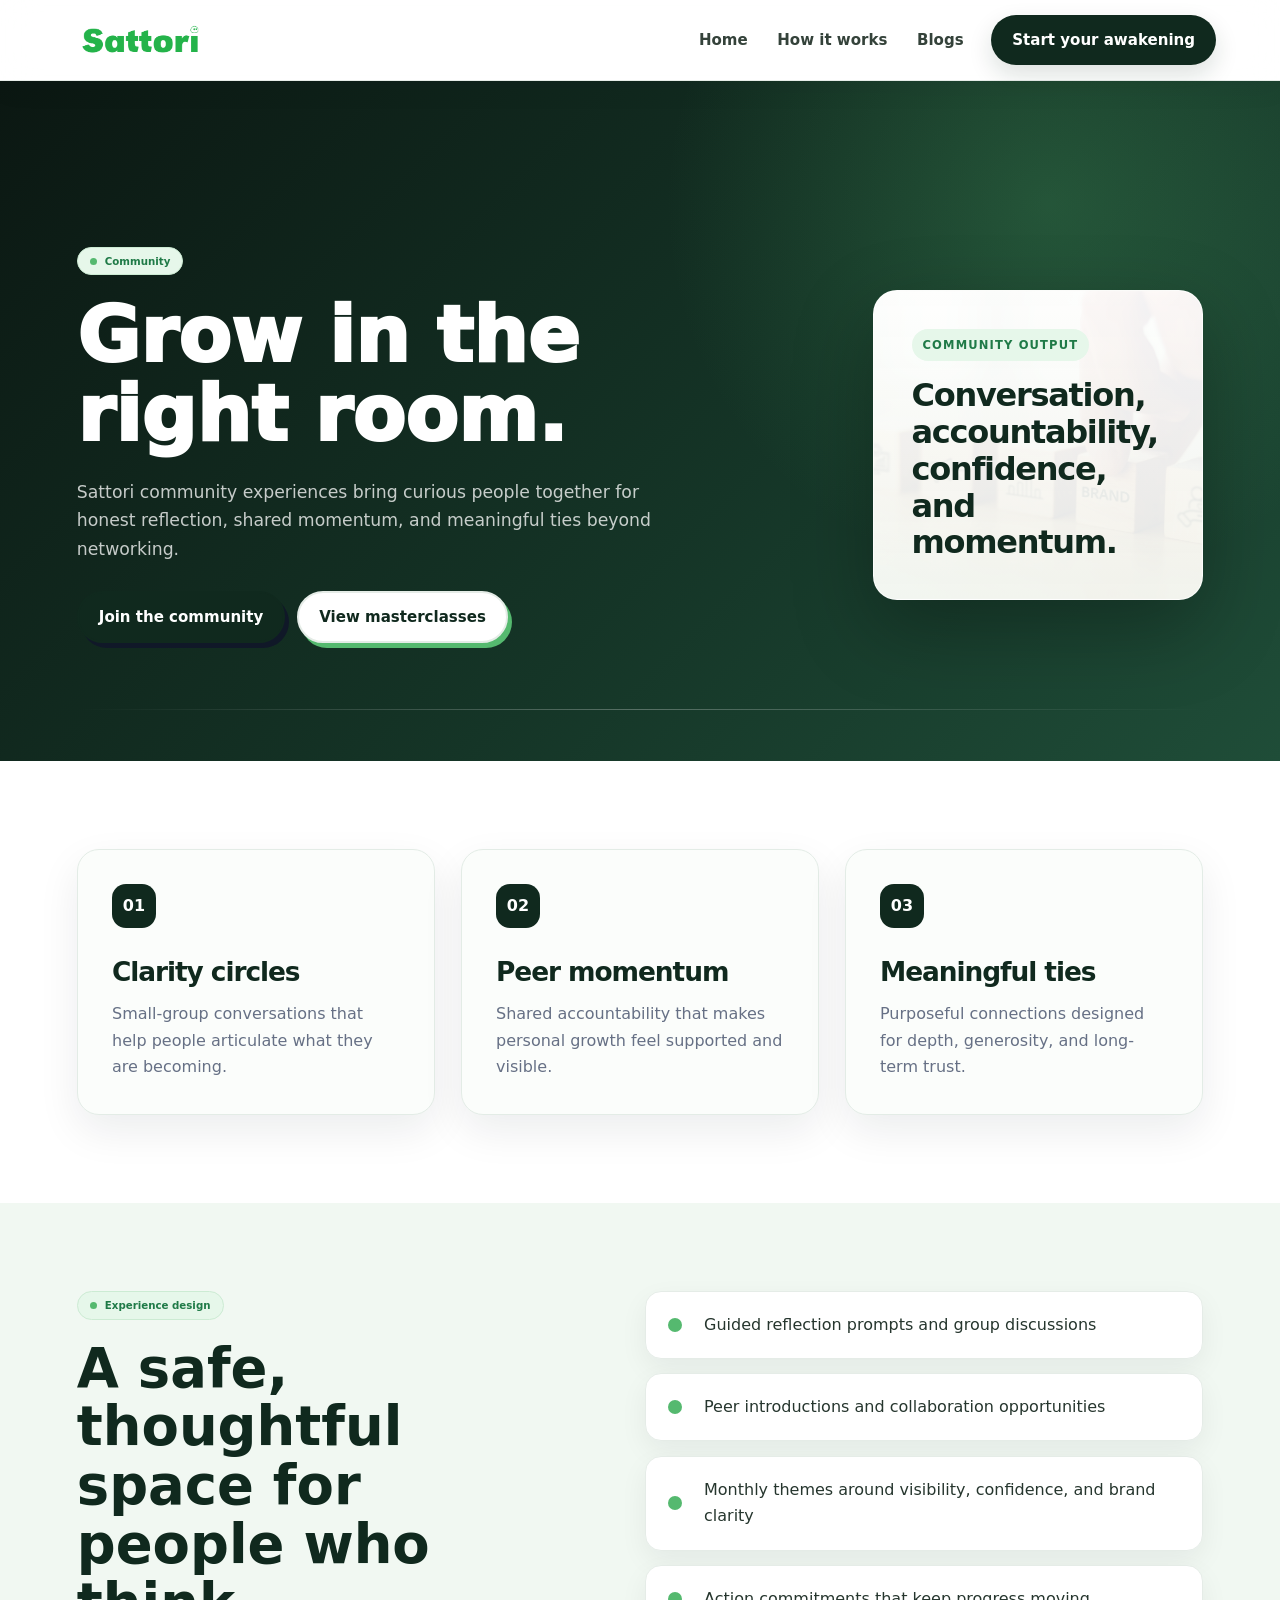
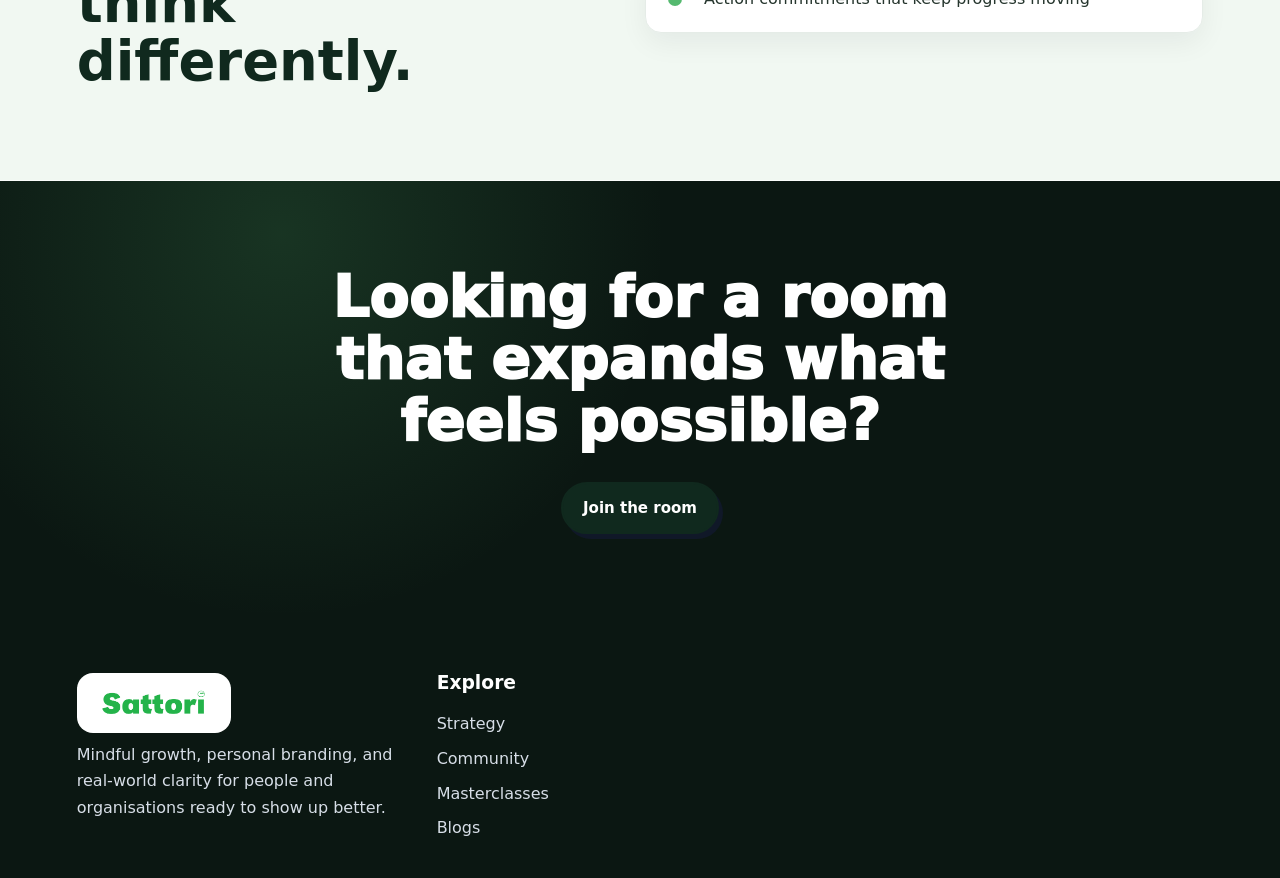
==== community/index.html @ c200a72e "Add files via upload" ====
<!doctype html>
<html lang="en">
  <head>
    <meta charset="UTF-8" />
    <meta name="viewport" content="width=device-width, initial-scale=1.0" />
    <title>Community | Sattori Brand Awakening</title>
    <meta
      name="description"
      content="Community by Sattori creates intentional rooms for clarity, confidence, peer learning, and meaningful growth."
    />
    <link rel="stylesheet" href="../styles.css?v=cinematic-hero" />
  </head>
  <body>
    <header class="site-header" data-header>
      <a class="brand-mark" href="../index.html" aria-label="Sattori home">
        <img src="../assets/sattori-green-logo.png" alt="Sattori" />
      </a>
      <button class="menu-toggle" type="button" aria-label="Open navigation" data-menu-toggle>
        <span></span><span></span><span></span>
      </button>
      <nav class="site-nav" data-nav>
        <a href="../index.html">Home</a>
        <a href="../how-sattori-works.html">How it works</a>
        <a href="../blogs.html">Blogs</a>
        <a class="nav-cta" href="../agency.html#work-with-us">Start your awakening</a>
      </nav>
    </header>

    <main class="program-page community-page">
      <section class="program-hero">
        <div class="program-hero-copy">
          <span class="section-kicker">Community</span>
          <h1>Grow in the right room.</h1>
          <p>
            Sattori community experiences bring curious people together for honest
            reflection, shared momentum, and meaningful ties beyond networking.
          </p>
          <div class="button-row">
            <a class="button primary" href="../agency.html#work-with-us">Join the community</a>
            <a class="button secondary" href="../masterclasses/">View masterclasses</a>
          </div>
        </div>
        <div class="program-hero-card">
          <span>Community output</span>
          <strong>Conversation, accountability, confidence, and momentum.</strong>
        </div>
      </section>

      <section class="program-feature-grid" aria-label="Community features">
        <article>
          <span>01</span>
          <h2>Clarity circles</h2>
          <p>Small-group conversations that help people articulate what they are becoming.</p>
        </article>
        <article>
          <span>02</span>
          <h2>Peer momentum</h2>
          <p>Shared accountability that makes personal growth feel supported and visible.</p>
        </article>
        <article>
          <span>03</span>
          <h2>Meaningful ties</h2>
          <p>Purposeful connections designed for depth, generosity, and long-term trust.</p>
        </article>
      </section>

      <section class="program-detail">
        <div>
          <span class="section-kicker">Experience design</span>
          <h2>A safe, thoughtful space for people who think differently.</h2>
        </div>
        <div class="program-detail-list">
          <p>Guided reflection prompts and group discussions</p>
          <p>Peer introductions and collaboration opportunities</p>
          <p>Monthly themes around visibility, confidence, and brand clarity</p>
          <p>Action commitments that keep progress moving</p>
        </div>
      </section>

      <section class="program-cta">
        <h2>Looking for a room that expands what feels possible?</h2>
        <a class="button primary" href="mailto:reach@nidhimittal.com?subject=Sattori%20Community%20Enquiry">Join the room</a>
      </section>
    </main>

    <footer class="site-footer" id="contact">
      <div class="footer-grid">
        <div>
          <a class="brand-mark footer-brand" href="../index.html">
            <img src="../assets/sattori-green-logo.png" alt="Sattori" />
          </a>
          <p>Mindful growth, personal branding, and real-world clarity for people and organisations ready to show up better.</p>
        </div>
        <div>
          <h3>Explore</h3>
          <a href="../strategy/">Strategy</a>
          <a href="../community/">Community</a>
          <a href="../masterclasses/">Masterclasses</a>
          <a href="../blogs.html">Blogs</a>
        </div>
      </div>
    </footer>

    <script src="../script.js?v=cinematic-hero"></script>
  </body>
</html>
---- styles.css ----
:root {
  --green-950: #0b271d;
  --green-900: #123728;
  --green-800: #164734;
  --green-700: #1e5b43;
  --green-500: #4f8b65;
  --green-100: #e7f1e9;
  --sage: #f3f7f0;
  --white: #ffffff;
  --ink: #13231c;
  --muted: #63736b;
  --line: #dce8df;
  --gold: #b69b5f;
  --shadow: 0 24px 70px rgba(11, 39, 29, 0.13);
  --radius: 8px;
}

* {
  box-sizing: border-box;
}

[hidden] {
  display: none !important;
}

html {
  scroll-behavior: smooth;
}

body {
  margin: 0;
  font-family:
    Inter, ui-sans-serif, system-ui, -apple-system, BlinkMacSystemFont, "Segoe UI",
    sans-serif;
  color: var(--ink);
  background: var(--white);
  line-height: 1.6;
}

img,
svg {
  max-width: 100%;
}

a {
  color: inherit;
  text-decoration: none;
}

button,
input,
select,
textarea {
  font: inherit;
}

.site-header {
  position: sticky;
  top: 0;
  z-index: 20;
  display: flex;
  align-items: center;
  justify-content: space-between;
  min-height: 76px;
  padding: 14px clamp(20px, 5vw, 64px);
  background: rgba(255, 255, 255, 0.86);
  border-bottom: 1px solid rgba(220, 232, 223, 0.8);
  backdrop-filter: blur(18px);
}

.brand-mark {
  display: inline-flex;
  align-items: center;
  width: 172px;
  min-width: 172px;
}

.brand-mark img {
  display: block;
  width: 100%;
  height: auto;
}

.site-nav {
  display: flex;
  align-items: center;
  gap: 24px;
  color: var(--green-900);
  font-size: 0.95rem;
  font-weight: 650;
}

.site-nav a {
  padding: 8px 0;
}

.site-nav a[aria-current="page"] {
  color: var(--green-500);
}

.nav-cta {
  padding: 10px 16px !important;
  color: var(--white);
  background: var(--green-800);
  border-radius: var(--radius);
}

.menu-toggle {
  display: none;
  width: 42px;
  height: 42px;
  border: 1px solid var(--line);
  background: var(--white);
  border-radius: var(--radius);
}

.menu-toggle span {
  display: block;
  width: 18px;
  height: 2px;
  margin: 4px auto;
  background: var(--green-900);
}

.full-bleed {
  position: relative;
  min-height: calc(100vh - 76px);
  overflow: hidden;
}

.hero {
  display: grid;
  align-items: center;
  padding: clamp(72px, 10vw, 128px) clamp(20px, 6vw, 80px);
  color: var(--white);
}

.hero-media {
  position: absolute;
  inset: 0;
  z-index: -2;
  background:
    linear-gradient(90deg, rgba(11, 39, 29, 0.94), rgba(18, 55, 40, 0.7), rgba(18, 55, 40, 0.22)),
    url("https://images.unsplash.com/photo-1497366754035-f200968a6e72?auto=format&fit=crop&w=1800&q=85") center/cover;
}

.hero-media::after {
  content: "";
  position: absolute;
  inset: 0;
  background-image:
    linear-gradient(rgba(255, 255, 255, 0.06) 1px, transparent 1px),
    linear-gradient(90deg, rgba(255, 255, 255, 0.06) 1px, transparent 1px);
  background-size: 70px 70px;
  mask-image: linear-gradient(90deg, rgba(0, 0, 0, 0.8), transparent);
}

.hero-content {
  width: min(780px, 100%);
}

.eyebrow,
.section-kicker {
  display: inline-flex;
  color: var(--green-500);
  text-transform: uppercase;
  letter-spacing: 0.12em;
  font-size: 0.76rem;
  font-weight: 800;
}

.hero .eyebrow {
  color: #cde5d1;
}

h1,
h2,
h3,
p {
  margin-top: 0;
}

h1,
h2,
h3 {
  line-height: 1.05;
  letter-spacing: 0;
  color: var(--green-950);
}

.hero h1 {
  max-width: 820px;
  margin: 18px 0 22px;
  color: var(--white);
  font-size: clamp(3rem, 7vw, 7rem);
}

.hero-copy {
  max-width: 680px;
  color: #e6f1e8;
  font-size: clamp(1.08rem, 2vw, 1.35rem);
}

.hero-actions,
.button-row {
  display: flex;
  flex-wrap: wrap;
  gap: 12px;
  margin-top: 28px;
}

.button {
  display: inline-flex;
  align-items: center;
  justify-content: center;
  min-height: 46px;
  padding: 12px 18px;
  border: 1px solid transparent;
  border-radius: var(--radius);
  font-weight: 800;
  cursor: pointer;
  transition: transform 180ms ease, background 180ms ease, border-color 180ms ease;
}

.button:hover {
  transform: translateY(-2px);
}

.button.primary {
  color: var(--white);
  background: var(--green-800);
}

.hero .button.primary {
  background: #dfeedd;
  color: var(--green-950);
}

.button.secondary {
  color: var(--green-900);
  background: var(--white);
  border-color: var(--line);
}

.hero .button.secondary {
  color: var(--white);
  background: rgba(255, 255, 255, 0.08);
  border-color: rgba(255, 255, 255, 0.36);
}

.hero-card {
  position: absolute;
  right: clamp(20px, 6vw, 80px);
  bottom: clamp(20px, 6vw, 70px);
  width: min(320px, calc(100% - 40px));
  padding: 22px;
  color: var(--green-950);
  background: rgba(255, 255, 255, 0.9);
  border: 1px solid rgba(255, 255, 255, 0.72);
  border-radius: var(--radius);
  box-shadow: var(--shadow);
}

.nsm-lockup {
  display: flex;
  gap: 6px;
  font-size: 2.8rem;
  font-weight: 900;
  letter-spacing: 0;
}

.highlight-s {
  color: var(--green-500);
  font-family: Georgia, serif;
}

.hero-card p {
  margin: 8px 0 4px;
  font-weight: 800;
}

.hero-card small {
  color: var(--muted);
}

.section {
  padding: clamp(70px, 9vw, 118px) clamp(20px, 6vw, 80px);
}

.muted {
  background: var(--sage);
}

.two-column {
  display: grid;
  grid-template-columns: minmax(0, 0.9fr) minmax(0, 1.1fr);
  gap: clamp(32px, 6vw, 86px);
  align-items: start;
}

.section h2,
.page-hero h1 {
  margin: 12px 0 0;
  font-size: clamp(2.2rem, 4.8vw, 4.7rem);
}

.rich-copy {
  color: #31483d;
  font-size: 1.08rem;
}

.section-heading {
  width: min(870px, 100%);
  margin-bottom: 36px;
}

.section-heading.compact {
  width: min(760px, 100%);
}

.section-heading p {
  color: var(--muted);
  font-size: 1.08rem;
}

.pillar-grid,
.audience-grid,
.blog-grid,
.experience-grid,
.format-grid {
  display: grid;
  grid-template-columns: repeat(4, minmax(0, 1fr));
  gap: 16px;
}

.pillar,
.blog-card,
.experience-grid article,
.format-grid article,
.article-card {
  padding: 24px;
  background: var(--white);
  border: 1px solid var(--line);
  border-radius: var(--radius);
  box-shadow: 0 10px 32px rgba(11, 39, 29, 0.05);
}

.pillar span,
.service-row span {
  color: var(--gold);
  font-weight: 900;
}

.pillar h3,
.experience-grid h3,
.blog-card h3 {
  margin: 18px 0 10px;
  font-size: 1.35rem;
}

.pillar p,
.blog-card p,
.experience-grid p,
.article-card p,
.format-grid p,
.service-row p,
.service-row li {
  color: var(--muted);
}

.audience-grid {
  grid-template-columns: repeat(3, minmax(0, 1fr));
}

.audience-card {
  min-height: 142px;
  padding: 20px;
  text-align: left;
  color: var(--green-950);
  background: var(--white);
  border: 1px solid var(--line);
  border-radius: var(--radius);
  cursor: pointer;
}

.audience-card strong,
.audience-card span {
  display: block;
}

.audience-card span {
  margin-top: 10px;
  color: var(--muted);
}

.audience-card.active {
  color: var(--white);
  background: var(--green-800);
  border-color: var(--green-800);
}

.audience-card.active span {
  color: #dcece1;
}

.audience-detail {
  margin-top: 20px;
  padding: 28px;
  color: var(--white);
  background: var(--green-950);
  border-radius: var(--radius);
}

.audience-detail h3 {
  margin: 10px 0 0;
  color: var(--white);
  font-size: clamp(1.5rem, 3vw, 2.5rem);
}

.workshop-section {
  background: linear-gradient(180deg, var(--white), var(--sage));
}

.workshop-panel {
  display: grid;
  grid-template-columns: minmax(0, 0.9fr) minmax(0, 1.1fr);
  gap: 34px;
  padding: clamp(28px, 5vw, 54px);
  background: var(--green-950);
  border-radius: var(--radius);
  box-shadow: var(--shadow);
}

.workshop-panel h2,
.workshop-panel h3,
.workshop-panel p,
.workshop-panel li,
.workshop-panel blockquote {
  color: var(--white);
}

.workshop-panel blockquote {
  margin: 28px 0 0;
  padding-left: 18px;
  border-left: 4px solid var(--gold);
  font-size: 1.55rem;
  font-family: Georgia, serif;
}

.learn-list ul {
  padding-left: 20px;
}

.format-tabs {
  display: flex;
  flex-wrap: wrap;
  gap: 10px;
  margin-top: 22px;
}

.format-tab,
.filter,
.text-link {
  border: 1px solid var(--line);
  color: var(--green-900);
  background: var(--white);
  border-radius: var(--radius);
  cursor: pointer;
  font-weight: 800;
}

.format-tab,
.filter {
  padding: 10px 15px;
}

.format-tab.active,
.filter.active {
  color: var(--white);
  background: var(--green-800);
  border-color: var(--green-800);
}

.format-copy {
  display: flex;
  gap: 16px;
  margin-top: 14px;
  padding: 18px;
  background: var(--white);
  border: 1px solid var(--line);
  border-radius: var(--radius);
}

.proof-stack p {
  margin: 0 0 12px;
  padding: 18px;
  background: var(--white);
  border-left: 4px solid var(--green-500);
  border-radius: var(--radius);
  box-shadow: 0 10px 28px rgba(11, 39, 29, 0.05);
}

.founder-section {
  display: grid;
  grid-template-columns: minmax(280px, 0.85fr) minmax(0, 1.15fr);
  gap: clamp(32px, 6vw, 80px);
  align-items: center;
}

.founder-image {
  min-height: 620px;
  margin: 0;
  overflow: hidden;
  background: var(--green-100);
  border-radius: var(--radius);
  box-shadow: var(--shadow);
}

.founder-image img {
  display: block;
  width: 100%;
  height: 620px;
  object-fit: cover;
  object-position: center 28%;
}

.founder-copy p {
  color: var(--muted);
  font-size: 1.05rem;
}

.stat-grid {
  display: grid;
  grid-template-columns: repeat(2, minmax(0, 1fr));
  gap: 12px;
  margin-top: 26px;
}

.stat-grid span {
  padding: 18px;
  background: var(--sage);
  border: 1px solid var(--line);
  border-radius: var(--radius);
}

.stat-grid strong {
  display: block;
  color: var(--green-800);
  font-size: 1.55rem;
}

.logo-strip {
  display: flex;
  flex-wrap: wrap;
  gap: 12px;
}

.logo-strip span {
  flex: 1 1 120px;
  display: grid;
  place-items: center;
  min-height: 76px;
  color: var(--green-900);
  background: var(--sage);
  border: 1px solid var(--line);
  border-radius: var(--radius);
  font-weight: 900;
}

.testimonial-marquee {
  overflow: hidden;
  margin-top: 24px;
  border: 1px solid var(--line);
  border-radius: var(--radius);
}

.testimonial-track {
  display: flex;
  width: max-content;
  animation: marquee 26s linear infinite;
}

.testimonial-track blockquote {
  width: min(520px, 86vw);
  margin: 0;
  padding: 24px;
  color: var(--green-950);
  border-right: 1px solid var(--line);
}

.testimonial-track cite {
  display: block;
  margin-top: 10px;
  color: var(--muted);
  font-style: normal;
}

@keyframes marquee {
  from {
    transform: translateX(0);
  }
  to {
    transform: translateX(-50%);
  }
}

.experience-grid {
  grid-template-columns: repeat(3, minmax(0, 1fr));
}

.experience-grid article span {
  font-size: 1.7rem;
}

.center-action {
  display: flex;
  justify-content: center;
  margin-top: 26px;
}

.community-cta,
.writer-corner {
  display: flex;
  align-items: center;
  justify-content: space-between;
  gap: 28px;
  background: var(--green-950);
  color: var(--white);
}

.community-cta h2,
.community-cta p,
.writer-corner h2,
.writer-corner p {
  color: var(--white);
}

.blog-grid {
  grid-template-columns: repeat(3, minmax(0, 1fr));
}

.blog-card span,
.article-card span {
  color: var(--green-500);
  font-size: 0.78rem;
  font-weight: 900;
  text-transform: uppercase;
  letter-spacing: 0.08em;
}

.site-footer {
  padding: 54px clamp(20px, 6vw, 80px) 28px;
  color: #dcece1;
  background: var(--green-950);
}

.footer-newsletter {
  display: grid;
  grid-template-columns: 0.8fr 1.2fr;
  gap: 24px;
  align-items: center;
  margin-bottom: 42px;
  padding-bottom: 36px;
  border-bottom: 1px solid rgba(255, 255, 255, 0.18);
}

.footer-newsletter h2 {
  color: var(--white);
  font-size: clamp(2rem, 4vw, 3.8rem);
}

form {
  display: grid;
  gap: 12px;
}

input,
select,
textarea {
  width: 100%;
  min-height: 48px;
  padding: 12px 14px;
  color: var(--green-950);
  background: var(--white);
  border: 1px solid var(--line);
  border-radius: var(--radius);
}

textarea {
  min-height: 140px;
  resize: vertical;
}

.footer-grid {
  display: grid;
  grid-template-columns: 1.4fr repeat(3, 1fr);
  gap: 32px;
}

.footer-grid h3,
.footer-grid strong {
  color: var(--white);
}

.footer-grid a,
.footer-grid p {
  display: block;
  margin-bottom: 9px;
  color: #dcece1;
}

.footer-brand {
  display: inline-flex;
  padding: 8px 10px;
  background: var(--white);
  border-radius: var(--radius);
}

.footer-bottom {
  display: flex;
  justify-content: space-between;
  gap: 18px;
  margin-top: 38px;
  padding-top: 20px;
  border-top: 1px solid rgba(255, 255, 255, 0.18);
  color: #bed4c5;
  font-size: 0.9rem;
}

.page-hero {
  min-height: 68vh;
  display: grid;
  align-items: end;
  padding: clamp(90px, 12vw, 150px) clamp(20px, 6vw, 80px) clamp(54px, 8vw, 90px);
  background:
    linear-gradient(90deg, rgba(11, 39, 29, 0.92), rgba(11, 39, 29, 0.5)),
    url("https://images.unsplash.com/photo-1551836022-d5d88e9218df?auto=format&fit=crop&w=1800&q=85") center/cover;
}

.blogs-hero {
  background:
    linear-gradient(90deg, rgba(11, 39, 29, 0.92), rgba(11, 39, 29, 0.52)),
    url("https://images.unsplash.com/photo-1499750310107-5fef28a66643?auto=format&fit=crop&w=1800&q=85") center/cover;
}

.page-hero > div {
  width: min(960px, 100%);
}

.page-hero h1,
.page-hero p {
  color: var(--white);
}

.page-hero p:not(.eyebrow) {
  max-width: 760px;
  font-size: 1.16rem;
}

.service-stack {
  display: grid;
  gap: 18px;
}

.service-row {
  display: grid;
  grid-template-columns: minmax(220px, 0.8fr) minmax(0, 1.2fr);
  gap: 28px;
  padding: 28px;
  border: 1px solid var(--line);
  border-radius: var(--radius);
}

.service-row h3 {
  margin-top: 10px;
  font-size: clamp(1.6rem, 3vw, 2.4rem);
}

.format-grid {
  grid-template-columns: repeat(4, minmax(0, 1fr));
}

.recommendation-slider {
  position: relative;
  min-height: 270px;
  overflow: hidden;
  background: var(--sage);
  border: 1px solid var(--line);
  border-radius: var(--radius);
}

.recommendation {
  position: absolute;
  inset: 0;
  display: grid;
  align-content: center;
  padding: clamp(24px, 5vw, 54px);
  opacity: 0;
  transform: translateX(20px);
  transition: opacity 240ms ease, transform 240ms ease;
}

.recommendation.active {
  opacity: 1;
  transform: translateX(0);
}

.recommendation p {
  max-width: 900px;
  font-size: clamp(1.3rem, 3vw, 2.3rem);
  line-height: 1.22;
  color: var(--green-950);
  font-family: Georgia, serif;
}

.recommendation strong,
.recommendation span {
  display: block;
}

.recommendation span {
  color: var(--muted);
}

.slider-controls {
  position: absolute;
  right: 18px;
  bottom: 18px;
  display: flex;
  gap: 8px;
}

.slider-controls button {
  width: 42px;
  aspect-ratio: 1;
  border: 1px solid var(--line);
  color: var(--green-900);
  background: var(--white);
  border-radius: 50%;
  cursor: pointer;
  font-size: 1.6rem;
}

.contact-panel {
  display: grid;
  grid-template-columns: minmax(0, 0.85fr) minmax(0, 1.15fr);
  gap: 34px;
}

.contact-form {
  padding: 26px;
  background: var(--sage);
  border: 1px solid var(--line);
  border-radius: var(--radius);
}

.contact-form label {
  display: grid;
  gap: 7px;
  color: var(--green-900);
  font-weight: 800;
}

.blog-controls {
  padding-bottom: 0;
}

.filter-row {
  display: flex;
  flex-wrap: wrap;
  gap: 10px;
}

.article-list {
  display: grid;
  gap: 18px;
}

.article-card {
  padding: clamp(24px, 4vw, 42px);
}

.article-card h2 {
  margin: 10px 0 14px;
  font-size: clamp(1.8rem, 3.6vw, 3.2rem);
}

.text-link {
  padding: 10px 0;
  border: 0;
  border-bottom: 2px solid var(--green-500);
  border-radius: 0;
}

.article-more {
  display: none;
  margin-top: 18px;
}

.article-card.expanded .article-more {
  display: block;
}

.article-card.hidden {
  display: none;
}

.reveal {
  opacity: 0;
  transform: translateY(18px);
  transition: opacity 500ms ease, transform 500ms ease;
}

.reveal.is-visible {
  opacity: 1;
  transform: translateY(0);
}

@media (max-width: 980px) {
  .site-nav {
    position: fixed;
    inset: 76px 14px auto;
    display: none;
    flex-direction: column;
    align-items: stretch;
    padding: 18px;
    background: var(--white);
    border: 1px solid var(--line);
    border-radius: var(--radius);
    box-shadow: var(--shadow);
  }

  .site-nav.open {
    display: flex;
  }

  .menu-toggle {
    display: block;
  }

  .hero-card {
    position: static;
    margin-top: 42px;
  }

  .two-column,
  .workshop-panel,
  .founder-section,
  .service-row,
  .contact-panel,
  .footer-newsletter {
    grid-template-columns: 1fr;
  }

  .pillar-grid,
  .audience-grid,
  .blog-grid,
  .experience-grid,
  .format-grid,
  .footer-grid {
    grid-template-columns: repeat(2, minmax(0, 1fr));
  }

  .founder-image {
    min-height: 440px;
  }

  .founder-image img {
    height: 440px;
  }
}

@media (max-width: 640px) {
  .hero h1 {
    font-size: clamp(2.7rem, 15vw, 4.4rem);
  }

  .section h2,
  .page-hero h1 {
    font-size: clamp(2rem, 11vw, 3.2rem);
  }

  .pillar-grid,
  .audience-grid,
  .blog-grid,
  .experience-grid,
  .format-grid,
  .footer-grid,
  .stat-grid {
    grid-template-columns: 1fr;
  }

  .community-cta,
  .writer-corner {
    align-items: flex-start;
    flex-direction: column;
  }

  .footer-bottom,
  .format-copy {
    flex-direction: column;
  }

  .button {
    width: 100%;
  }

  .hero-actions,
  .button-row {
    width: 100%;
  }
}

/* Sattori reference theme */
:root {
  --green-950: #071223;
  --green-900: #0b1426;
  --green-800: #22b84a;
  --green-700: #18a840;
  --green-500: #25c85a;
  --green-100: #e9fbef;
  --sage: #effbf3;
  --ink: #0b1426;
  --muted: #63707f;
  --line: #cfd9d4;
  --gold: #25c85a;
  --shadow: 10px 12px 0 rgba(34, 184, 74, 0.92);
  --radius: 22px;
}

body {
  background:
    radial-gradient(circle at 7% 26%, rgba(255, 220, 72, 0.18), transparent 95px),
    radial-gradient(circle at 93% 18%, rgba(37, 200, 90, 0.12), transparent 150px),
    radial-gradient(circle at 88% 70%, rgba(37, 200, 90, 0.12), transparent 190px),
    #fff;
}

.site-header {
  min-height: 58px;
  padding: 8px clamp(18px, 7vw, 110px);
  background: rgba(255, 255, 255, 0.94);
  border-bottom: 1px solid #e8eee9;
}

.brand-mark {
  width: 118px;
  min-width: 118px;
}

.site-nav {
  gap: 22px;
  color: var(--ink);
  font-size: 0.86rem;
  font-weight: 750;
  text-transform: none;
}

.quick-path {
  display: grid;
  grid-template-columns: repeat(2, minmax(0, 1fr));
  gap: 18px;
  padding: 0 clamp(20px, 9vw, 150px) clamp(48px, 7vw, 84px);
  background: #fff;
}

.quick-path article,
.masterclass-cards article {
  padding: 26px;
  background: #fff;
  border: 4px solid var(--ink);
  border-radius: 24px;
  box-shadow: 8px 9px 0 var(--green-500);
}

.quick-path .dark {
  color: #fff;
  background: var(--ink);
}

.quick-path span,
.masterclass-cards span {
  display: inline-flex;
  padding: 7px 10px;
  color: #fff;
  background: var(--green-500);
  border-radius: 999px;
  font-size: 0.68rem;
  font-weight: 950;
}

.quick-path h3,
.masterclass-cards h3 {
  margin: 16px 0 10px;
  font-size: clamp(1.4rem, 2.5vw, 2.2rem);
}

.quick-path .dark h3,
.quick-path .dark p {
  color: #fff;
}

.logo-ticker {
  display: grid;
  grid-template-columns: repeat(6, minmax(0, 1fr));
  gap: 12px;
  padding: 24px clamp(20px, 9vw, 150px) 58px;
  color: var(--muted);
  background: #fff;
  border-bottom: 1px solid #e8eee9;
}

.logo-ticker span {
  display: grid;
  place-items: center;
  min-height: 96px;
  padding: 12px;
  text-align: center;
  font-weight: 900;
  background: #fff;
  border: 1px solid #e8eee9;
  border-radius: 14px;
}

.logo-ticker img {
  display: block;
  max-width: 150px;
  max-height: 58px;
  object-fit: contain;
}

.logo-ticker strong {
  display: block;
  margin-top: 8px;
  color: var(--muted);
  font-size: 0.72rem;
  line-height: 1.1;
}

.masterclass-cards {
  display: grid;
  grid-template-columns: repeat(3, minmax(0, 1fr));
  gap: 16px;
  margin: 0 0 28px;
}

.nav-cta,
.button.primary {
  color: #fff;
  background: var(--green-500);
  border: 2px solid var(--ink);
  box-shadow: 4px 5px 0 var(--ink);
}

.button.secondary {
  color: var(--ink);
  background: #fff;
  border: 2px solid var(--ink);
  box-shadow: 4px 5px 0 var(--green-500);
}

.button {
  min-height: 42px;
  padding: 11px 18px;
  border-radius: 3px;
  font-size: 0.92rem;
  text-transform: none;
  letter-spacing: 0;
}

.button:hover {
  transform: translate(-1px, -2px);
}

.hero {
  min-height: calc(100vh - 58px);
  grid-template-columns: minmax(0, 1fr) minmax(280px, 430px);
  gap: clamp(30px, 6vw, 86px);
  align-items: center;
  padding: clamp(58px, 9vw, 110px) clamp(20px, 9vw, 150px) clamp(60px, 8vw, 96px);
  color: var(--ink);
}

.hero-media {
  background:
    radial-gradient(circle at 72% 28%, rgba(37, 200, 90, 0.18), transparent 230px),
    radial-gradient(circle at 5% 70%, rgba(255, 221, 88, 0.16), transparent 130px),
    #fff;
}

.hero-media::after {
  display: none;
}

.hero-content {
  width: min(640px, 100%);
}

.eyebrow,
.section-kicker {
  align-items: center;
  gap: 8px;
  width: fit-content;
  padding: 7px 12px;
  color: #fff;
  background: var(--ink);
  border-radius: 2px;
  font-size: 0.64rem;
  line-height: 1;
  letter-spacing: 0;
  text-transform: none;
}

.eyebrow::before,
.section-kicker::before {
  content: "";
  width: 7px;
  aspect-ratio: 1;
  background: var(--green-500);
  border-radius: 50%;
}

.hero .eyebrow {
  color: #fff;
}

h1,
h2,
h3 {
  color: var(--ink);
  font-weight: 850;
  letter-spacing: 0;
  text-transform: none;
}

p {
  font-size: clamp(1rem, 0.4vw + 0.92rem, 1.12rem);
  line-height: 1.65;
}

.hero h1 {
  max-width: 620px;
  margin: 18px 0 18px;
  color: var(--ink);
  font-size: clamp(3.4rem, 7vw, 6.4rem);
  line-height: 0.96;
}

.hero h1 span,
.section h2 em,
.page-hero h1 span {
  display: inline-block;
  color: var(--green-500);
  font-style: italic;
}

.hero-copy {
  max-width: 560px;
  color: var(--muted);
  font-size: clamp(1.08rem, 0.7vw + 0.95rem, 1.28rem);
  line-height: 1.58;
}

.hero .button.primary {
  color: #fff;
  background: var(--ink);
}

.hero .button.secondary {
  color: var(--ink);
  background: #fff;
  border-color: var(--ink);
}

.hero-card {
  position: relative;
  right: auto;
  bottom: auto;
  width: min(420px, 100%);
  min-height: 520px;
  justify-self: end;
  align-self: center;
  padding: 0;
  overflow: hidden;
  color: #fff;
  background:
    radial-gradient(circle at 52% 35%, rgba(255, 255, 255, 0.95) 0 8%, rgba(37, 200, 90, 0.46) 9% 17%, transparent 18%),
    radial-gradient(circle at 52% 35%, rgba(37, 200, 90, 0.32), transparent 42%),
    linear-gradient(135deg, #fff 0 31%, #eafbf0 31% 47%, #25c85a 47% 49%, #071223 49% 100%);
  border: 6px solid var(--ink);
  border-radius: 24px;
  box-shadow: var(--shadow);
}

.hero-card::before {
  content: "BRAND AWAKENING";
  position: absolute;
  left: 18px;
  bottom: 76px;
  padding: 8px 12px;
  color: #fff;
  background: var(--green-500);
  border-radius: 2px;
  font-size: 0.64rem;
  font-weight: 950;
  letter-spacing: 0.02em;
}

.hero-card::after {
  content: "CLARITY OVER NOISE";
  position: absolute;
  right: 20px;
  top: 22px;
  width: min-content;
  color: var(--ink);
  font-size: clamp(2.8rem, 5vw, 4.7rem);
  font-weight: 950;
  line-height: 0.88;
  text-transform: uppercase;
}

.nsm-lockup {
  position: absolute;
  left: 18px;
  bottom: 24px;
  max-width: 270px;
  font-size: 2.15rem;
  line-height: 1;
  text-transform: uppercase;
}

.awakening-copy span,
.highlight-s {
  color: var(--green-500);
  font-family: inherit;
}

.hero-card p,
.hero-card small {
  display: none;
}

.section {
  padding: clamp(66px, 9vw, 124px) clamp(20px, 9vw, 150px);
}

.intro-section,
.trust-section,
.insights-preview {
  background: #fff;
}

.muted,
.workshop-section,
.experiences-section,
.blog-controls {
  background: var(--sage);
}

.section h2,
.page-hero h1 {
  font-size: clamp(2.1rem, 4.2vw, 4.3rem);
  line-height: 1.04;
}

.rich-copy,
.founder-copy p,
.section-heading p {
  color: var(--muted);
  line-height: 1.65;
}

.pillar,
.blog-card,
.experience-grid article,
.format-grid article,
.article-card,
.audience-card,
.format-copy,
.proof-stack p,
.service-row,
.contact-form,
.recommendation-slider {
  border: 3px solid var(--ink);
  border-radius: var(--radius);
  box-shadow: 7px 8px 0 var(--green-500);
}

.pillar,
.blog-card,
.experience-grid article,
.format-grid article,
.article-card {
  background: #fff;
}

.pillar:nth-child(even),
.blog-card:nth-child(even),
.experience-grid article:nth-child(even),
.format-grid article:nth-child(even) {
  color: #fff;
  background: var(--ink);
}

.pillar:nth-child(even) h3,
.pillar:nth-child(even) p,
.blog-card:nth-child(even) h3,
.blog-card:nth-child(even) p,
.experience-grid article:nth-child(even) h3,
.experience-grid article:nth-child(even) p,
.format-grid article:nth-child(even) strong,
.format-grid article:nth-child(even) p {
  color: #fff;
}

.pillar span,
.service-row span,
.blog-card span,
.article-card span {
  color: var(--green-500);
}

.audience-card {
  min-height: 150px;
  background: #fff;
  box-shadow: none;
}

.audience-card.active,
.format-tab.active,
.filter.active {
  color: #fff;
  background: var(--ink);
  border-color: var(--ink);
  box-shadow: 5px 6px 0 var(--green-500);
}

.audience-detail,
.workshop-panel,
.community-cta,
.writer-corner,
.site-footer {
  background:
    radial-gradient(circle at 92% 5%, rgba(37, 200, 90, 0.22), transparent 180px),
    var(--ink);
}

.audience-detail,
.workshop-panel {
  border: 3px solid var(--ink);
  box-shadow: 8px 9px 0 var(--green-500);
}

.workshop-panel blockquote {
  color: #fff;
  border-left-color: var(--green-500);
}

.format-tab,
.filter {
  border: 2px solid var(--ink);
  border-radius: 3px;
  color: var(--ink);
  text-transform: uppercase;
  font-size: 0.74rem;
}

.proof-stack p {
  border-left: 0;
}

.founder-image {
  min-height: 610px;
  border: 5px solid var(--ink);
  border-radius: 24px;
  box-shadow: 10px 12px 0 var(--green-500);
}

.stat-grid span,
.logo-strip span {
  background: var(--green-100);
  border: 2px solid #bcecca;
  border-radius: 16px;
}

.testimonial-marquee {
  border-block: 3px solid var(--ink);
  border-inline: 0;
  border-radius: 0;
  background: #fff;
}

.testimonial-track blockquote {
  border-right: 3px solid var(--ink);
}

.community-cta {
  text-align: center;
}

.community-cta,
.writer-corner {
  border-radius: 0;
}

.site-footer {
  color: #d7dee7;
}

.footer-brand {
  width: 130px;
  min-width: 130px;
  padding: 7px 9px;
}

.footer-grid a,
.footer-grid p,
.footer-bottom {
  color: #d7dee7;
}

.page-hero {
  min-height: 74vh;
  align-items: center;
  background:
    radial-gradient(circle at 72% 30%, rgba(37, 200, 90, 0.19), transparent 240px),
    #fff;
  border-bottom: 3px solid var(--ink);
}

.page-hero h1,
.page-hero p {
  color: var(--ink);
}

.page-hero .eyebrow {
  color: #fff;
}

.service-row {
  background: #fff;
}

.recommendation-slider {
  background: #fff;
}

.recommendation p {
  color: var(--ink);
  font-family: inherit;
  font-weight: 750;
  text-transform: none;
}

.slider-controls button {
  border: 2px solid var(--ink);
  color: var(--ink);
  background: var(--green-500);
}

.contact-panel {
  background: #fff;
}

.contact-form {
  background: var(--sage);
}

input,
select,
textarea {
  border: 2px solid var(--ink);
  border-radius: 7px;
}

.text-link {
  color: var(--ink);
  border-bottom: 3px solid var(--green-500);
}

@media (max-width: 980px) {
  .brand-mark {
    width: 112px;
    min-width: 112px;
  }

  .hero {
    grid-template-columns: 1fr;
  }

  .quick-path,
  .masterclass-cards,
  .logo-ticker {
    grid-template-columns: repeat(2, minmax(0, 1fr));
  }

  .hero-card {
    justify-self: start;
    min-height: 440px;
  }

  .site-nav {
    background: #fff;
    border: 3px solid var(--ink);
  }
}

@media (max-width: 640px) {
  .site-header {
    padding-inline: 16px;
  }

  .hero h1 {
    font-size: clamp(3rem, 14vw, 4.4rem);
  }

  .hero-card {
    width: 100%;
    min-height: 390px;
  }

  .quick-path,
  .masterclass-cards,
  .logo-ticker {
    grid-template-columns: 1fr;
  }

  .section h2,
  .page-hero h1 {
    font-size: clamp(2rem, 9vw, 3.1rem);
  }
}

/* Header sizing */
.site-header {
  min-height: 100px;
}

.brand-mark {
  width: 160px;
  min-width: 160px;
}

@media (max-width: 980px) {
  .site-nav {
    inset: 100px 14px auto;
  }
}

/* App-style homepage preview */
.app-preview {
  display: grid;
  grid-template-rows: auto 1fr auto auto auto;
  gap: 16px;
  padding: 22px;
  background:
    radial-gradient(circle at 50% 38%, rgba(255, 255, 255, 0.98) 0 10%, rgba(37, 200, 90, 0.38) 11% 24%, transparent 25%),
    radial-gradient(circle at 50% 38%, rgba(37, 200, 90, 0.25), transparent 44%),
    linear-gradient(145deg, #ffffff 0 34%, #eafbf0 34% 52%, #25c85a 52% 54%, #071223 54% 100%);
}

.founder-hero-card {
  padding: 0;
  background: var(--green-100);
}

.founder-hero-card::before,
.founder-hero-card::after {
  display: none;
}

.founder-hero-card img {
  display: block;
  width: 100%;
  height: 100%;
  min-height: 520px;
  object-fit: cover;
  object-position: center 28%;
}

.founder-hero-label {
  position: absolute;
  left: 18px;
  right: 18px;
  bottom: 18px;
  padding: 14px;
  color: #fff;
  background: var(--ink);
  border: 2px solid var(--green-500);
  border-radius: 12px;
  box-shadow: 5px 6px 0 var(--green-500);
}

.founder-hero-label span,
.founder-hero-label strong {
  display: block;
}

.founder-hero-label span {
  color: var(--green-500);
  font-size: 0.68rem;
  font-weight: 950;
  text-transform: none;
}

.founder-hero-label strong {
  margin-top: 4px;
  font-size: 1.45rem;
  line-height: 1;
  text-transform: none;
}

.app-preview::after {
  content: "";
}

.preview-top,
.preview-score,
.preview-modules,
.clarity-orb,
.app-preview .nsm-lockup {
  position: relative;
  z-index: 2;
}

.preview-top {
  display: flex;
  align-items: start;
  justify-content: space-between;
  gap: 14px;
  color: var(--ink);
}

.preview-top span,
.preview-score span {
  padding: 7px 10px;
  color: #fff;
  background: var(--green-500);
  border: 2px solid var(--ink);
  border-radius: 999px;
  font-size: 0.62rem;
  font-weight: 950;
  text-transform: uppercase;
}

.preview-top strong {
  max-width: 150px;
  font-size: 1.15rem;
  line-height: 1;
  text-align: right;
  text-transform: uppercase;
}

.clarity-orb {
  place-self: center;
  width: min(190px, 50vw);
  aspect-ratio: 1;
  border: 3px solid var(--ink);
  border-radius: 50%;
  background:
    radial-gradient(circle at 50% 50%, #fff 0 18%, #25c85a 19% 28%, #eafbf0 29% 45%, transparent 46%),
    repeating-conic-gradient(from 0deg, rgba(7, 18, 35, 0.92) 0 8deg, transparent 8deg 18deg);
  box-shadow: 0 0 0 14px rgba(37, 200, 90, 0.12);
}

.preview-score {
  display: flex;
  align-items: end;
  justify-content: space-between;
}

.preview-score strong {
  color: #fff;
  font-size: 3.5rem;
  line-height: 0.8;
}

.preview-modules {
  display: grid;
  grid-template-columns: repeat(2, minmax(0, 1fr));
  gap: 8px;
}

.preview-modules span {
  padding: 10px;
  color: var(--ink);
  background: #fff;
  border: 2px solid var(--ink);
  border-radius: 7px;
  font-size: 0.68rem;
  font-weight: 950;
  text-transform: uppercase;
}

.app-preview .nsm-lockup {
  left: auto;
  bottom: auto;
  color: #fff;
}

.impact-dashboard {
  display: grid;
  grid-template-columns: repeat(3, minmax(0, 1fr));
  gap: 16px;
  margin-bottom: 24px;
}

.impact-dashboard article {
  padding: 24px;
  color: var(--ink);
  background: var(--green-100);
  border: 3px solid var(--ink);
  border-radius: var(--radius);
  box-shadow: 7px 8px 0 var(--green-500);
}

.impact-dashboard strong {
  display: block;
  color: var(--green-500);
  font-size: clamp(2.6rem, 5vw, 4.8rem);
  line-height: 0.9;
}

.impact-dashboard span {
  display: block;
  margin-top: 12px;
  color: var(--muted);
}

.admin-main {
  min-height: calc(100vh - 86px);
}

.admin-hero {
  min-height: 48vh;
}

.admin-footer {
  display: flex;
  flex-wrap: wrap;
  align-items: center;
  justify-content: center;
  gap: 14px 18px;
  min-height: 86px;
  padding: 18px clamp(20px, 5vw, 64px);
  color: var(--muted);
  background: #fff;
  border-top: 2px solid var(--line);
}

.admin-footer .footer-brand {
  width: 112px;
  min-width: 112px;
}

.admin-footer a:not(.brand-mark) {
  color: var(--ink);
  font-weight: 800;
  border-bottom: 2px solid var(--green-500);
}

.admin-login-section {
  display: grid;
  place-items: center;
}

.admin-login {
  width: min(520px, 100%);
  padding: clamp(24px, 4vw, 40px);
  background: #fff;
  border: 3px solid var(--ink);
  border-radius: var(--radius);
  box-shadow: 7px 8px 0 var(--green-500);
}

.admin-login h2 {
  margin: 18px 0 20px;
  font-size: clamp(1.8rem, 3vw, 2.8rem);
  line-height: 1.05;
}

.admin-login label {
  display: grid;
  gap: 8px;
  margin-bottom: 18px;
  font-weight: 800;
}

.admin-login [data-login-message] {
  min-height: 1.5em;
  margin: 14px 0 0;
  color: #b42318;
}

.admin-shell {
  display: grid;
  grid-template-columns: minmax(0, 1.05fr) minmax(320px, 0.95fr);
  gap: clamp(24px, 4vw, 52px);
  align-items: start;
}

.admin-editor,
.admin-panel,
.admin-post {
  border: 3px solid var(--ink);
  border-radius: var(--radius);
  box-shadow: 7px 8px 0 var(--green-500);
}

.admin-editor,
.admin-panel {
  padding: clamp(22px, 3vw, 34px);
  background: #fff;
}

.field-grid {
  display: grid;
  grid-template-columns: repeat(2, minmax(0, 1fr));
  gap: 16px;
}

.admin-editor label {
  display: grid;
  gap: 8px;
  margin-bottom: 16px;
  color: var(--ink);
  font-weight: 800;
}

.admin-editor label span {
  font-size: 0.92rem;
}

.admin-editor textarea {
  resize: vertical;
}

.admin-actions,
.admin-post-actions {
  display: flex;
  flex-wrap: wrap;
  gap: 12px;
  align-items: center;
}

.admin-post-list {
  display: grid;
  gap: 18px;
}

.admin-post {
  display: grid;
  gap: 18px;
  padding: 20px;
  background: var(--sage);
  box-shadow: 5px 6px 0 var(--green-500);
}

.admin-post span {
  display: block;
  margin-bottom: 8px;
  color: var(--green-500);
  font-size: 0.82rem;
  font-weight: 850;
}

.admin-post h3 {
  margin-bottom: 8px;
  font-size: clamp(1.25rem, 1.4vw, 1.7rem);
  line-height: 1.15;
}

.admin-post p,
.admin-empty,
[data-admin-message] {
  color: var(--muted);
}

.danger-link {
  color: #b42318;
}

.live-posts {
  display: contents;
}

@media (max-width: 980px) {
  .impact-dashboard {
    grid-template-columns: repeat(2, minmax(0, 1fr));
  }

  .admin-shell,
  .field-grid {
    grid-template-columns: 1fr;
  }
}

@media (max-width: 640px) {
  .app-preview {
    min-height: 500px;
  }

  .founder-hero-card img {
    min-height: 500px;
  }

  .impact-dashboard {
    grid-template-columns: 1fr;
  }
}

/* Editorial homepage hero */
body:has(.hero#home) .site-header {
  position: fixed;
  inset: 0 0 auto;
  z-index: 40;
  min-height: 104px;
  padding: 16px clamp(26px, 7vw, 148px);
  background: #ffffff;
  border-bottom: 1px solid #e8eee9;
  backdrop-filter: none;
}

body:has(.hero#home) .brand-mark {
  width: 210px;
  min-width: 210px;
}

body:has(.hero#home) .brand-mark img {
  filter: none;
}

body:has(.hero#home) .site-nav {
  gap: clamp(24px, 2.7vw, 44px);
  color: #071223;
  font-size: clamp(1rem, 1.1vw, 1.22rem);
  font-weight: 900;
  text-shadow: none;
}

body:has(.hero#home) .site-nav a[aria-current="page"] {
  color: var(--green-500);
}

body:has(.hero#home) .nav-cta {
  min-height: 64px;
  padding: 18px 32px !important;
  color: #ffffff;
  background: var(--green-500);
  border: 4px solid #071223;
  border-radius: 999px;
  box-shadow: 0 10px 0 #071223;
  line-height: 1;
}

.hero#home {
  min-height: 100vh;
  display: flex;
  align-items: flex-end;
  isolation: isolate;
  padding: clamp(140px, 18vh, 210px) clamp(24px, 3.8vw, 46px) clamp(34px, 7vh, 78px);
  color: #ffffff;
  background: #06293a;
}

.hero#home .hero-media {
  z-index: 0;
  background:
    linear-gradient(90deg, rgba(2, 22, 34, 0.98) 0%, rgba(5, 48, 64, 0.86) 36%, rgba(5, 48, 64, 0.36) 66%, rgba(4, 21, 30, 0.68) 100%),
    radial-gradient(circle at 56% 8%, rgba(255, 255, 255, 0.2), transparent 22rem),
    linear-gradient(135deg, #042233, #085468 52%, #06141e);
}

.hero#home .hero-media::after {
  display: block;
  background:
    linear-gradient(180deg, rgba(0, 0, 0, 0.04), rgba(0, 0, 0, 0.58)),
    linear-gradient(90deg, rgba(0, 0, 0, 0.58), transparent 48%);
  mask-image: none;
}

.hero#home .hero-content {
  position: relative;
  z-index: 2;
  width: min(720px, 100%);
}

.hero#home .eyebrow,
.hero#home .hero-copy,
.hero#home .hero-actions {
  display: none;
}

.hero#home h1 {
  max-width: 540px;
  margin: 0;
  color: #ffffff;
  font-family: Georgia, "Times New Roman", serif;
  font-size: clamp(3.8rem, 8.5vw, 8.9rem);
  font-weight: 800;
  line-height: 0.82;
  letter-spacing: 0;
  text-shadow: 0 5px 26px rgba(0, 0, 0, 0.44);
}

.hero#home h1 span {
  display: block;
  color: #ffffff;
  font-style: normal;
}

.hero#home .founder-hero-card {
  position: absolute;
  inset: 0;
  z-index: 1;
  width: 100%;
  min-height: 100%;
  border: 0;
  border-radius: 0;
  box-shadow: none;
  background: transparent;
}

.hero#home .founder-hero-card img {
  position: absolute;
  right: clamp(0px, 4vw, 58px);
  bottom: 0;
  width: auto;
  height: 100%;
  min-height: 100vh;
  max-width: none;
  object-fit: contain;
  object-position: center bottom;
  filter: saturate(0.9) contrast(1.04) brightness(0.82);
  mask-image: linear-gradient(90deg, transparent 0%, #000 20%, #000 100%);
}

.hero#home .founder-hero-card::before {
  content: "";
  display: block;
  position: absolute;
  inset: 0;
  background:
    linear-gradient(90deg, rgba(3, 21, 32, 0.98) 0%, rgba(5, 51, 67, 0.82) 24%, rgba(5, 51, 67, 0.22) 62%, rgba(4, 17, 25, 0.42) 100%),
    linear-gradient(180deg, rgba(0, 0, 0, 0.18), rgba(0, 0, 0, 0.7));
}

.hero#home .founder-hero-card::after,
.hero#home .founder-hero-label {
  display: none;
}

.hero-aspect-slider {
  position: absolute;
  right: clamp(22px, 4vw, 58px);
  bottom: clamp(34px, 7vh, 78px);
  z-index: 3;
  display: grid;
  grid-template-columns: auto minmax(240px, 330px);
  gap: 16px;
  align-items: end;
  color: #ffffff;
}

.awakening-emoji {
  display: grid;
  place-items: center;
  width: clamp(72px, 8vw, 112px);
  aspect-ratio: 1;
  font-size: clamp(2.4rem, 4.6vw, 4.2rem);
  line-height: 1;
  background:
    radial-gradient(circle at 32% 22%, rgba(255, 255, 255, 0.95), rgba(255, 255, 255, 0.08) 34%, transparent 68%),
    rgba(255, 255, 255, 0.12);
  border: 1px solid rgba(255, 255, 255, 0.32);
  border-radius: 999px;
  box-shadow: 0 24px 58px rgba(0, 0, 0, 0.32);
  backdrop-filter: blur(18px);
}

.aspect-slides {
  position: relative;
  min-height: 218px;
  overflow: hidden;
  border: 1px solid rgba(255, 255, 255, 0.28);
  border-radius: 22px;
  background:
    linear-gradient(145deg, rgba(255, 255, 255, 0.18), rgba(255, 255, 255, 0.06)),
    rgba(5, 22, 31, 0.54);
  box-shadow: 0 24px 72px rgba(0, 0, 0, 0.34);
  backdrop-filter: blur(20px);
}

.aspect-slide {
  position: absolute;
  inset: 0;
  display: grid;
  align-content: end;
  padding: 22px;
  opacity: 0;
  transform: translateX(34px);
  transition: opacity 520ms ease, transform 520ms ease;
}

.aspect-slide.active {
  opacity: 1;
  transform: translateX(0);
}

.aspect-slide span {
  width: fit-content;
  margin-bottom: 12px;
  padding: 7px 10px;
  color: #06293a;
  background: rgba(255, 255, 255, 0.86);
  border-radius: 999px;
  font-size: 0.68rem;
  font-weight: 950;
}

.aspect-slide h2 {
  margin-bottom: 10px;
  color: #ffffff;
  font-family: Georgia, "Times New Roman", serif;
  font-size: clamp(1.35rem, 1.7vw, 1.9rem);
  line-height: 1;
}

.aspect-slide p {
  margin: 0;
  color: rgba(255, 255, 255, 0.78);
  font-size: 0.9rem;
  line-height: 1.45;
}

.aspect-dots {
  grid-column: 2;
  display: flex;
  gap: 7px;
  margin-top: -4px;
}

.aspect-dots span {
  width: 24px;
  height: 4px;
  background: rgba(255, 255, 255, 0.28);
  border-radius: 999px;
  transition: width 320ms ease, background 320ms ease;
}

.aspect-dots span.active {
  width: 44px;
  background: #ffffff;
}

body:has(.hero#home) .quick-path {
  padding-top: clamp(42px, 6vw, 76px);
}

@media (max-width: 980px) {
  body:has(.hero#home) .site-header {
    min-height: 92px;
  }

  body:has(.hero#home) .menu-toggle {
    display: block;
    border-color: #d7e0dc;
    background: #ffffff;
    border-radius: 999px;
  }

  body:has(.hero#home) .menu-toggle span {
    background: #071223;
  }

  body:has(.hero#home) .site-nav {
    inset: 92px 14px auto;
    color: var(--ink);
    text-shadow: none;
  }

  body:has(.hero#home) .nav-cta {
    color: #ffffff;
  }

  .hero#home {
    padding-top: 160px;
  }

  .hero-aspect-slider {
    right: 22px;
    bottom: 26px;
    grid-template-columns: 1fr;
    width: min(330px, calc(100% - 44px));
  }

  .awakening-emoji {
    justify-self: end;
    width: 74px;
  }

  .aspect-dots {
    grid-column: 1;
  }
}

@media (max-width: 640px) {
  body:has(.hero#home) .brand-mark {
    width: 146px;
    min-width: 146px;
  }

  .hero#home {
    min-height: 100vh;
    padding: 128px 22px 260px;
  }

  .hero#home h1 {
    font-size: clamp(3.6rem, 16vw, 5.4rem);
    max-width: 340px;
  }

  .hero#home .founder-hero-card img {
    right: -120px;
    object-position: center bottom;
    opacity: 0.48;
  }

  .hero-aspect-slider {
    left: 22px;
    right: 22px;
    bottom: 28px;
    width: auto;
  }

  .aspect-slides {
    min-height: 188px;
    border-radius: 18px;
  }

  .aspect-slide {
    padding: 18px;
  }

  .aspect-slide h2 {
    font-size: 1.28rem;
  }

  .aspect-slide p {
    font-size: 0.84rem;
  }
}

/* Interactive proof band */
.interactive-proof {
  display: grid;
  grid-template-columns: 1fr;
  gap: 0;
  background: #ffffff;
  border-block: 1px solid #e8eee9;
}

.proof-panel {
  position: relative;
  min-height: 360px;
  padding: clamp(28px, 5vw, 70px);
  overflow: hidden;
  isolation: isolate;
}

.proof-panel::before {
  content: "";
  position: absolute;
  inset: 0;
  z-index: -1;
  opacity: 0.95;
}

.worked-with::before {
  background:
    radial-gradient(circle at 8% 22%, rgba(37, 200, 90, 0.1), transparent 180px),
    radial-gradient(circle at 92% 80%, rgba(37, 200, 90, 0.08), transparent 220px),
    #ffffff;
}

.worked-with {
  min-height: clamp(310px, 34vw, 420px);
  padding: clamp(22px, 3vw, 34px) clamp(20px, 7vw, 96px) clamp(38px, 5vw, 70px);
  text-align: center;
}

.institution-badge {
  display: inline-flex;
  align-items: center;
  justify-content: center;
  gap: 12px;
  min-height: 44px;
  margin-inline: auto;
  padding: 10px 24px;
  color: #ffffff;
  background: #071223;
  border: 1px solid rgba(255, 255, 255, 0.28);
  box-shadow: 6px 7px 0 var(--green-500);
  font-size: 0.78rem;
  font-weight: 950;
  letter-spacing: 0.08em;
  line-height: 1;
  text-transform: uppercase;
}

.institution-badge::before {
  content: "✦";
  display: inline-flex;
  color: var(--green-500);
  font-size: 0.95rem;
  line-height: 1;
  animation: badgeIconMove 1.8s ease-in-out infinite;
}

.trusted-line {
  display: grid;
  grid-template-columns: minmax(24px, 1fr) auto minmax(24px, 1fr);
  gap: 18px;
  align-items: center;
  max-width: 620px;
  margin: clamp(32px, 4vw, 46px) auto 0;
}

.trusted-line span {
  height: 1px;
  background: linear-gradient(90deg, transparent, #dfe7e9, transparent);
}

.trusted-line p {
  margin: 0;
  color: #a3abb6;
  font-size: 0.72rem;
  font-weight: 850;
  letter-spacing: 0.42em;
  text-transform: uppercase;
  white-space: nowrap;
}

.institution-logos {
  position: relative;
  display: flex;
  align-items: center;
  min-height: clamp(150px, 16vw, 210px);
  margin-top: clamp(16px, 3vw, 34px);
  overflow: hidden;
  mask-image: linear-gradient(90deg, transparent, #000 8%, #000 92%, transparent);
}

.institution-logo-track {
  display: flex;
  align-items: center;
  gap: clamp(34px, 6vw, 92px);
  width: max-content;
  min-width: 200%;
  animation: institutionNamesMove 24s linear infinite;
}

.logo-item,
.logo-spark {
  position: relative;
  display: inline-flex;
  color: #071223;
}

.logo-item {
  align-items: center;
  min-height: 46px;
  text-decoration: underline;
  text-decoration-color: transparent;
  text-decoration-thickness: 0.09em;
  text-underline-offset: 0.16em;
  font-size: clamp(1.55rem, 2.6vw, 2.9rem);
  font-weight: 500;
  line-height: 1;
  white-space: nowrap;
  cursor: pointer;
}

.logo-item:hover,
.logo-item:focus-visible {
  font-weight: 950;
  text-decoration-color: var(--green-500);
}

.logo-dxc {
  font-family: Inter, ui-sans-serif, system-ui, sans-serif;
  font-weight: 850;
}

.logo-dxc::after {
  content: "";
  position: absolute;
  left: 0;
  right: 0;
  bottom: 0;
  height: 7px;
  background: var(--green-500);
  opacity: 0;
  z-index: -1;
}

.logo-dxc:hover::after,
.logo-dxc:focus-visible::after,
.logo-dxc:active::after {
  opacity: 1;
}

.logo-toyota {
  font-family: Georgia, "Times New Roman", serif;
}

.logo-british {
  font-weight: 650;
}

.logo-masters {
  font-style: italic;
}

.logo-hult {
  font-family: Inter, ui-sans-serif, system-ui, sans-serif;
  font-weight: 780;
  letter-spacing: 0.14em;
}

.logo-spark {
  color: #9ff3bd;
  font-size: clamp(1rem, 1.8vw, 1.6rem);
  animation: sparklePulse 2.8s ease-in-out infinite;
}

.logo-ghosts {
  position: absolute;
  inset: 0;
  z-index: -1;
  display: flex;
  align-items: end;
  overflow: hidden;
  color: #071223;
  opacity: 0.08;
  pointer-events: none;
}

.logo-ghost-track {
  display: flex;
  width: max-content;
  min-width: 200%;
  animation: proofMarquee 28s linear infinite;
}

.logo-ghost-track span {
  padding-inline: 42px;
  font-size: clamp(2.8rem, 6vw, 6rem);
  white-space: nowrap;
}

@keyframes proofMarquee {
  from {
    transform: translateX(0);
  }

  to {
    transform: translateX(-50%);
  }
}

@keyframes institutionNamesMove {
  from {
    transform: translateX(0);
  }

  to {
    transform: translateX(-50%);
  }
}

@keyframes sparklePulse {
  0%,
  100% {
    opacity: 0.42;
    transform: scale(0.8) rotate(0deg);
  }

  50% {
    opacity: 1;
    transform: scale(1.12) rotate(18deg);
  }
}

@keyframes badgeIconMove {
  0%,
  100% {
    opacity: 0.72;
    transform: translateX(-2px) rotate(0deg) scale(0.9);
  }

  50% {
    opacity: 1;
    transform: translateX(3px) rotate(18deg) scale(1.12);
  }
}

@media (prefers-reduced-motion: reduce) {
  .logo-spark,
  .institution-logo-track,
  .logo-ghost-track,
  .institution-badge::before {
    animation: none;
  }
}

@media (max-width: 900px) {
  .proof-panel {
    min-height: 300px;
  }
}

@media (max-width: 640px) {
  .proof-panel {
    padding: 28px 22px 42px;
  }

  .trusted-line {
    grid-template-columns: 1fr;
    gap: 10px;
  }

  .trusted-line p {
    letter-spacing: 0.22em;
    white-space: normal;
  }

  .institution-badge {
    padding-inline: 18px;
    font-size: 0.68rem;
  }

}

/* Narrative shift cards */
.narrative-shift {
  scroll-margin-top: 110px;
  padding: clamp(64px, 8vw, 108px) clamp(20px, 7vw, 96px) clamp(74px, 9vw, 120px);
  background: #ffffff;
}

.narrative-heading {
  display: grid;
  justify-items: center;
  text-align: center;
  margin-bottom: clamp(42px, 5vw, 70px);
}

.narrative-heading > span {
  display: inline-flex;
  align-items: center;
  justify-content: center;
  min-height: 36px;
  padding: 9px 28px;
  color: #ffffff;
  background: var(--green-500);
  border: 3px solid #071223;
  box-shadow: 5px 6px 0 #071223;
  font-size: 0.78rem;
  font-weight: 950;
  letter-spacing: 0.06em;
  text-transform: uppercase;
  transform: rotate(2deg);
}

.narrative-heading > a {
  display: inline-flex;
  align-items: center;
  justify-content: center;
  min-height: 36px;
  padding: 9px 28px;
  color: #ffffff;
  background: var(--green-500);
  border: 3px solid #071223;
  box-shadow: 5px 6px 0 #071223;
  font-size: 0.78rem;
  font-weight: 950;
  letter-spacing: 0.06em;
  text-transform: uppercase;
  transform: rotate(2deg);
}

.narrative-heading h2 {
  max-width: 850px;
  margin: 26px 0 0;
  color: #071223;
  font-size: clamp(2.3rem, 5vw, 4.5rem);
  line-height: 0.92;
  text-transform: uppercase;
}

.narrative-heading em {
  display: block;
  color: var(--green-500);
  font-style: italic;
  text-decoration: underline;
  text-decoration-thickness: 0.07em;
  text-underline-offset: 0.08em;
}

.narrative-cards {
  display: grid;
  grid-template-columns: repeat(3, minmax(0, 1fr));
  gap: clamp(20px, 3vw, 42px);
  max-width: 1120px;
  margin-inline: auto;
}

.narrative-card {
  display: grid;
  grid-template-rows: minmax(300px, 1.05fr) auto;
  min-height: 620px;
  overflow: hidden;
  background: #ffffff;
  border: 3px solid #071223;
  border-radius: 34px;
  box-shadow: 7px 8px 0 rgba(7, 18, 35, 0.12);
  cursor: pointer;
}

.narrative-image {
  min-height: 310px;
  background-color: #f1f3f2;
  background-position: center;
  background-size: cover;
  filter: grayscale(1);
}

.strategy-card .narrative-image {
  background-image:
    linear-gradient(180deg, rgba(255, 255, 255, 0.08), rgba(255, 255, 255, 0.2)),
    url("https://images.unsplash.com/photo-1454165804606-c3d57bc86b40?auto=format&fit=crop&w=900&q=80");
}

.community-card .narrative-image {
  background-image:
    linear-gradient(180deg, rgba(255, 255, 255, 0.08), rgba(255, 255, 255, 0.2)),
    url("https://images.unsplash.com/photo-1529156069898-49953e39b3ac?auto=format&fit=crop&w=900&q=80");
}

.masterclass-card .narrative-image {
  background-image:
    linear-gradient(180deg, rgba(255, 255, 255, 0.08), rgba(255, 255, 255, 0.2)),
    url("https://images.unsplash.com/photo-1455390582262-044cdead277a?auto=format&fit=crop&w=900&q=80");
}

.narrative-copy {
  display: grid;
  align-content: start;
  padding: clamp(24px, 3vw, 36px);
}

.narrative-copy > span {
  width: fit-content;
  margin-bottom: 18px;
  padding: 7px 14px;
  color: #ffffff;
  background: var(--green-500);
  border-radius: 999px;
  font-size: 0.68rem;
  font-weight: 950;
  letter-spacing: 0.06em;
  line-height: 1;
  text-transform: uppercase;
}

.narrative-copy h3 {
  margin-bottom: 16px;
  color: #071223;
  font-size: clamp(1.6rem, 2.2vw, 2.2rem);
  text-transform: uppercase;
}

.narrative-copy p {
  min-height: 118px;
  margin-bottom: 24px;
  color: #596474;
  font-size: 1rem;
  line-height: 1.55;
}

.narrative-copy a {
  display: flex;
  align-items: center;
  justify-content: space-between;
  gap: 16px;
  padding-top: 20px;
  border-top: 1px solid #e8eee9;
  color: #9aa3af;
  font-size: 0.72rem;
  font-weight: 900;
  letter-spacing: 0.11em;
  text-transform: uppercase;
}

.narrative-copy b {
  display: grid;
  place-items: center;
  width: 42px;
  aspect-ratio: 1;
  color: #ffffff;
  background: #071223;
  border-radius: 50%;
  font-size: 1rem;
  line-height: 1;
}

.narrative-card:hover {
  transform: translateY(-4px);
  box-shadow: 10px 12px 0 rgba(37, 200, 90, 0.36);
}

.narrative-card,
.narrative-copy b {
  transition: transform 180ms ease, box-shadow 180ms ease, background 180ms ease;
}

.narrative-card:hover .narrative-copy b {
  background: var(--green-500);
  transform: rotate(8deg);
}

.how-works-hero {
  background:
    radial-gradient(circle at 80% 20%, rgba(37, 200, 90, 0.18), transparent 220px),
    #ffffff;
}

.how-works-detail {
  display: grid;
  gap: 24px;
  background: var(--sage);
}

.how-works-detail .service-row {
  scroll-margin-top: 130px;
}

.beyond-boardroom {
  display: grid;
  grid-template-columns: minmax(0, 0.95fr) minmax(420px, 1fr);
  gap: clamp(38px, 6vw, 88px);
  align-items: center;
  padding: clamp(64px, 8vw, 104px) clamp(22px, 9vw, 140px);
  background: #effbf3;
}

.beyond-copy {
  max-width: 620px;
}

.tilt-label {
  display: inline-flex;
  align-items: center;
  min-height: 34px;
  padding: 9px 22px;
  color: #ffffff;
  background: #071223;
  font-size: 0.78rem;
  font-weight: 950;
  letter-spacing: 0.08em;
  line-height: 1;
  text-transform: uppercase;
  transform: rotate(1.2deg);
}

.beyond-copy h2 {
  margin: 28px 0 24px;
  color: #071223;
  font-size: clamp(3rem, 6vw, 5.8rem);
  line-height: 0.9;
  text-transform: uppercase;
}

.beyond-copy em {
  display: block;
  color: var(--green-500);
  font-style: italic;
  text-decoration: underline;
  text-decoration-thickness: 0.07em;
  text-underline-offset: 0.08em;
}

.beyond-copy p {
  max-width: 560px;
  color: #536070;
  font-size: clamp(1rem, 0.6vw + 0.95rem, 1.22rem);
  line-height: 1.65;
}

.beyond-tags {
  display: grid;
  grid-template-columns: repeat(2, minmax(0, 1fr));
  gap: 24px 42px;
  margin-top: 34px;
}

.beyond-tags span {
  display: flex;
  align-items: center;
  gap: 16px;
  color: #071223;
  font-size: 0.78rem;
  font-weight: 950;
  letter-spacing: 0.08em;
  text-transform: uppercase;
}

.beyond-tags b {
  display: grid;
  place-items: center;
  width: 42px;
  aspect-ratio: 1;
  color: var(--green-500);
  background: #ffffff;
  border: 1px solid #dfece4;
  border-radius: 10px;
  box-shadow: 0 8px 16px rgba(7, 18, 35, 0.12);
  font-size: 1.1rem;
  line-height: 1;
}

.beyond-tiles {
  display: grid;
  grid-template-columns: minmax(220px, 1.05fr) minmax(190px, 1fr);
  grid-template-rows: 180px 142px;
  gap: 16px;
  align-items: stretch;
}

.beyond-tile {
  display: grid;
  place-items: center;
  padding: 24px;
  overflow: hidden;
  border: 3px solid #071223;
  border-radius: 24px;
  box-shadow: 8px 9px 0 var(--green-500);
  text-align: center;
  font-size: 0.9rem;
  font-weight: 950;
  letter-spacing: 0.08em;
  line-height: 1.2;
  text-transform: uppercase;
}

.dark-tile {
  grid-row: 1;
  color: #ffffff;
  background:
    radial-gradient(circle at 20% 20%, rgba(37, 200, 90, 0.2), transparent 120px),
    #071223;
}

.yellow-tile {
  color: #071223;
  background: #ffc60a;
}

.green-tile {
  color: #ffffff;
  background: var(--green-500);
}

.image-tile {
  background:
    linear-gradient(180deg, rgba(255, 255, 255, 0.08), rgba(7, 18, 35, 0.12)),
    url("https://images.unsplash.com/photo-1500530855697-b586d89ba3ee?auto=format&fit=crop&w=900&q=80") center/cover;
  filter: grayscale(1);
}

.impact-stories {
  overflow: hidden;
  padding: clamp(58px, 7vw, 88px) 0 clamp(76px, 8vw, 118px);
  color: #071223;
  background: #ffffff;
}

.impact-stories-heading {
  max-width: 980px;
  margin: 0 auto clamp(28px, 4vw, 46px);
  padding-inline: 22px;
  text-align: center;
}

.impact-stories-heading h2 {
  margin: 0;
  color: #071223;
  font-family: Inter, ui-sans-serif, system-ui, sans-serif;
  font-size: clamp(1.65rem, 3vw, 3.2rem);
  font-weight: 950;
  line-height: 1;
  text-transform: uppercase;
}

.impact-story-marquee {
  display: flex;
  overflow: hidden;
  border-block: 0;
  mask-image: linear-gradient(90deg, transparent, #000 9%, #000 91%, transparent);
}

.impact-story-track {
  display: flex;
  gap: 28px;
  width: max-content;
  padding: 12px 28px;
  animation: impactStoryMove 34s linear infinite;
}

.impact-story-track article {
  display: grid;
  grid-template-rows: 1fr auto auto;
  width: min(330px, 78vw);
  min-height: 210px;
  padding: 28px 28px 24px;
  color: #071223;
  text-align: left;
  background: #f4fbf5;
  border: 3px solid #071223;
  border-radius: 28px;
  box-shadow: 7px 8px 0 var(--green-500);
}

.impact-story-track p {
  margin: 0;
  color: rgba(7, 18, 35, 0.64);
  font-family: Georgia, "Times New Roman", serif;
  font-size: 1.02rem;
  font-style: italic;
  font-weight: 700;
  line-height: 1.45;
}

.impact-story-track strong {
  display: block;
  margin-top: 24px;
  color: #071223;
  font-size: 0.95rem;
  font-weight: 950;
  letter-spacing: 0.02em;
  text-transform: uppercase;
}

.impact-story-track span {
  display: block;
  margin-top: 6px;
  color: var(--green-500);
  font-size: 0.66rem;
  font-weight: 950;
  letter-spacing: 0.12em;
  text-transform: uppercase;
}

.impact-story-track:hover {
  animation-play-state: paused;
}

@keyframes impactStoryMove {
  from {
    transform: translateX(0);
  }

  to {
    transform: translateX(-50%);
  }
}

@media (prefers-reduced-motion: reduce) {
  .impact-story-track {
    animation: none;
  }
}

@media (max-width: 980px) {
  .beyond-boardroom {
    grid-template-columns: 1fr;
  }

  .beyond-tiles {
    max-width: 620px;
  }

  .narrative-cards {
    grid-template-columns: 1fr;
    max-width: 520px;
  }

  .narrative-card {
    min-height: auto;
  }

  .narrative-copy p {
    min-height: auto;
  }
}

@media (max-width: 640px) {
  .beyond-boardroom {
    padding-inline: 18px;
  }

  .beyond-tags,
  .beyond-tiles {
    grid-template-columns: 1fr;
  }

  .beyond-tiles {
    grid-template-rows: repeat(4, minmax(132px, auto));
  }

  .beyond-copy h2 {
    font-size: clamp(2.7rem, 15vw, 4.2rem);
  }

  .narrative-shift {
    padding-inline: 18px;
  }

  .narrative-heading h2 {
    font-size: clamp(2rem, 11vw, 3.1rem);
  }

  .narrative-card {
    border-radius: 26px;
  }

  .narrative-image {
    min-height: 250px;
  }
}

/* Clarity CTA after founder */
.community-cta {
  display: grid;
  grid-template-columns: 1fr;
  place-items: center;
  justify-items: center;
  align-content: center;
  gap: 34px;
  min-height: 430px;
  padding: clamp(72px, 8vw, 112px) 22px;
  color: #ffffff;
  text-align: center;
  background: #071223;
}

.community-cta > div:first-child {
  display: grid;
  width: 100%;
  justify-items: center;
}

.community-cta h2 {
  max-width: 720px;
  width: 100%;
  margin: 0;
  margin-inline: auto;
  color: #ffffff;
  font-size: clamp(3rem, 6vw, 6rem);
  font-weight: 950;
  line-height: 0.9;
  text-align: center;
  text-transform: uppercase;
}

.community-cta h2 em {
  display: block;
  width: fit-content;
  margin-inline: auto;
  color: var(--green-500);
  font-style: italic;
  text-decoration: underline;
  text-decoration-thickness: 0.07em;
  text-underline-offset: 0.08em;
}

.community-cta p {
  max-width: 610px;
  margin: 28px auto 0;
  color: rgba(255, 255, 255, 0.72);
  font-size: clamp(1rem, 0.6vw + 0.95rem, 1.18rem);
  line-height: 1.55;
}

.community-cta .button-row {
  justify-content: center;
  width: 100%;
  margin-top: 10px;
}

.community-cta .button {
  min-width: 240px;
  min-height: 62px;
  border-radius: 9px;
  text-transform: uppercase;
}

.community-cta .button.primary {
  color: #071223;
  background: #ffffff;
  border-color: #ffffff;
  box-shadow: 7px 8px 0 var(--green-500);
}

.community-cta .button.secondary {
  color: #ffffff;
  background: transparent;
  border-color: #ffffff;
  box-shadow: none;
}

.project-contact {
  display: grid;
  grid-template-columns: minmax(0, 0.95fr) minmax(360px, 1fr);
  gap: clamp(42px, 7vw, 88px);
  align-items: start;
  padding: clamp(66px, 8vw, 110px) clamp(22px, 9vw, 140px);
  background: #ffffff;
}

.project-contact-copy > span,
.project-form label span {
  color: #071223;
  font-size: 0.78rem;
  font-weight: 950;
  letter-spacing: 0.14em;
  text-transform: uppercase;
}

.project-contact-copy h2 {
  max-width: 560px;
  margin: 10px 0 20px;
  color: #071223;
  font-family: Georgia, "Times New Roman", serif;
  font-size: clamp(2.7rem, 5vw, 5.2rem);
  line-height: 0.92;
}

.project-contact-copy > p {
  max-width: 520px;
  color: #3f4858;
  font-size: clamp(1rem, 0.4vw + 0.96rem, 1.18rem);
  line-height: 1.45;
}

.quick-response {
  display: flex;
  align-items: center;
  gap: 24px;
  max-width: 560px;
  margin: clamp(54px, 7vw, 86px) 0 clamp(44px, 5vw, 68px);
  padding: 28px 38px;
  border: 2px solid #071223;
  border-radius: 28px;
}

.quick-response b {
  color: #071223;
  font-size: 1.25rem;
}

.quick-response strong,
.quick-response small {
  display: block;
}

.quick-response strong {
  color: #071223;
  font-size: 0.95rem;
  font-weight: 950;
}

.quick-response small {
  margin-top: 4px;
  color: #3f4858;
  font-size: 0.82rem;
}

.project-contact blockquote {
  max-width: 560px;
  margin: 0;
  color: #071223;
  font-family: Georgia, "Times New Roman", serif;
  font-size: clamp(1.35rem, 2vw, 2rem);
  font-style: italic;
  line-height: 1.2;
  text-align: center;
}

.project-form {
  display: grid;
  gap: 22px;
  padding: 0 0 34px;
  background: #ffffff;
  box-shadow: 0 30px 54px rgba(7, 18, 35, 0.1);
}

.project-form label {
  display: grid;
  gap: 8px;
}

.project-form input,
.project-form textarea {
  width: 100%;
  padding: 16px 20px;
  color: #071223;
  background: #ffffff;
  border: 2px solid #071223;
  border-radius: 12px;
  outline: none;
}

.project-form textarea {
  resize: vertical;
}

.project-form input::placeholder,
.project-form textarea::placeholder {
  color: #9aa3af;
}

.project-form .button {
  justify-self: start;
}

.project-form [data-contact-message] {
  min-height: 1.4em;
  margin: 0;
  color: var(--green-500);
  font-weight: 800;
}

@media (max-width: 640px) {
  .community-cta h2 {
    font-size: clamp(2.7rem, 14vw, 4.2rem);
  }

  .community-cta .button {
    width: 100%;
  }
}

@media (max-width: 900px) {
  .project-contact {
    grid-template-columns: 1fr;
  }
}

@media (max-width: 640px) {
  .project-contact {
    padding-inline: 18px;
  }

  .quick-response {
    margin-block: 36px;
    padding: 22px;
    border-radius: 22px;
  }
}

/* Premium corporate UI refresh */
:root {
  --green-950: #0b2419;
  --green-900: #123224;
  --green-700: #236247;
  --green-500: #55b96f;
  --green-100: #edf7ef;
  --sage: #f6faf6;
  --white: #ffffff;
  --ink: #101828;
  --muted: #667085;
  --line: #e5ece7;
  --shadow: 0 22px 70px rgba(16, 24, 40, 0.1);
  --soft-shadow: 0 12px 32px rgba(16, 24, 40, 0.08);
  --radius: 16px;
}

body {
  color: var(--ink);
  background: #fbfdfb;
  overflow-x: hidden;
}

main {
  overflow-x: hidden;
}

body:has(.hero#home) .site-header {
  min-height: 84px;
  padding: 14px clamp(22px, 5vw, 88px);
  background: rgba(255, 255, 255, 0.9);
  border-bottom: 1px solid rgba(229, 236, 231, 0.9);
  box-shadow: 0 10px 30px rgba(16, 24, 40, 0.04);
  backdrop-filter: blur(20px);
}

body:has(.hero#home) .brand-mark {
  width: 164px;
  min-width: 164px;
}

body:has(.hero#home) .site-nav {
  gap: clamp(16px, 2vw, 30px);
  color: #27342d;
  font-size: 0.98rem;
  font-weight: 750;
}

body:has(.hero#home) .site-nav a:not(.nav-cta) {
  position: relative;
  padding: 10px 2px;
}

body:has(.hero#home) .site-nav a:not(.nav-cta)::after {
  content: "";
  position: absolute;
  left: 0;
  right: 0;
  bottom: 4px;
  height: 2px;
  background: var(--green-500);
  border-radius: 999px;
  opacity: 0;
  transform: scaleX(0.4);
  transition: opacity 180ms ease, transform 180ms ease;
}

body:has(.hero#home) .site-nav a:not(.nav-cta):hover::after,
body:has(.hero#home) .site-nav a[aria-current="page"]::after {
  opacity: 1;
  transform: scaleX(1);
}

body:has(.hero#home) .nav-cta {
  min-height: 48px;
  padding: 13px 22px !important;
  color: #ffffff;
  background: #10291e;
  border: 1px solid rgba(255, 255, 255, 0.08);
  border-radius: 999px;
  box-shadow: 0 12px 28px rgba(16, 41, 30, 0.18);
}

.button {
  min-height: 50px;
  padding: 13px 20px;
  border-radius: 999px;
  font-size: 0.94rem;
  font-weight: 800;
  box-shadow: none;
  transition: transform 180ms ease, box-shadow 180ms ease, background 180ms ease, border-color 180ms ease;
}

.button:hover {
  box-shadow: 0 12px 26px rgba(16, 24, 40, 0.12);
}

.button.primary,
.community-cta .button.primary {
  color: #ffffff;
  background: #10291e;
  border-color: #10291e;
}

.button.secondary,
.community-cta .button.secondary {
  color: #10291e;
  background: #ffffff;
  border-color: var(--line);
}

.hero#home {
  min-height: 780px;
  display: grid;
  align-items: center;
  padding: clamp(124px, 14vh, 170px) clamp(22px, 6vw, 92px) clamp(70px, 8vh, 112px);
  background: #10291e;
}

.hero#home .hero-media {
  background:
    radial-gradient(circle at 18% 18%, rgba(85, 185, 111, 0.22), transparent 24rem),
    linear-gradient(90deg, rgba(8, 28, 20, 0.9) 0%, rgba(8, 28, 20, 0.72) 38%, rgba(8, 28, 20, 0.22) 70%, rgba(8, 28, 20, 0.2) 100%);
}

.hero#home .hero-media::after {
  background:
    linear-gradient(90deg, rgba(7, 18, 14, 0.86) 0%, rgba(7, 18, 14, 0.56) 44%, rgba(7, 18, 14, 0.12) 100%),
    linear-gradient(180deg, rgba(7, 18, 14, 0.06), rgba(7, 18, 14, 0.38));
}

.hero#home .founder-hero-card img {
  right: 0;
  width: 100%;
  height: 100%;
  min-height: 100%;
  object-fit: cover;
  object-position: center;
  filter: saturate(1.02) contrast(1.03) brightness(0.92);
  mask-image: none;
}

.hero#home .founder-hero-card::before {
  background:
    linear-gradient(90deg, rgba(8, 28, 20, 0.92) 0%, rgba(8, 28, 20, 0.72) 38%, rgba(8, 28, 20, 0.22) 70%, rgba(8, 28, 20, 0.16) 100%),
    linear-gradient(180deg, rgba(8, 28, 20, 0.08), rgba(8, 28, 20, 0.46));
}

.hero#home .hero-content {
  max-width: 720px;
}

.hero#home .eyebrow,
.hero#home .hero-copy {
  display: block;
}

.hero#home .hero-actions {
  display: flex;
}

.hero#home .eyebrow {
  width: fit-content;
  margin-bottom: 18px;
  padding: 8px 12px;
  color: #d9f7df;
  background: rgba(255, 255, 255, 0.1);
  border: 1px solid rgba(217, 247, 223, 0.22);
  border-radius: 999px;
  letter-spacing: 0.16em;
}

.hero#home h1 {
  max-width: 720px;
  margin-bottom: 24px;
  font-family: Inter, ui-sans-serif, system-ui, sans-serif;
  font-size: clamp(3.4rem, 7vw, 7.2rem);
  font-weight: 900;
  line-height: 0.94;
  text-shadow: 0 16px 48px rgba(0, 0, 0, 0.32);
}

.hero#home h1 span {
  color: #bdf2c6;
}

.hero#home .hero-copy {
  max-width: 610px;
  margin-bottom: 0;
  color: rgba(255, 255, 255, 0.82);
  font-size: clamp(1.02rem, 1.4vw, 1.24rem);
}

.hero#home .button.primary {
  color: #10291e;
  background: #ffffff;
  border-color: #ffffff;
}

.hero#home .button.secondary {
  color: #ffffff;
  background: rgba(255, 255, 255, 0.08);
  border-color: rgba(255, 255, 255, 0.3);
}

.hero-aspect-slider {
  right: clamp(22px, 6vw, 92px);
  bottom: clamp(36px, 7vh, 76px);
  grid-template-columns: minmax(270px, 360px);
  gap: 12px;
}

.awakening-emoji {
  justify-self: end;
  width: 74px;
  border-radius: 24px;
}

.aspect-slides {
  min-height: 204px;
  contain: paint;
  border: 1px solid rgba(255, 255, 255, 0.2);
  border-radius: 24px;
  background: rgba(9, 30, 22, 0.7);
  box-shadow: 0 24px 54px rgba(0, 0, 0, 0.24);
}

.aspect-dots {
  grid-column: 1;
}

.interactive-proof,
.narrative-shift,
.project-contact,
.impact-stories {
  background: #fbfdfb;
}

.worked-with,
.narrative-shift,
.beyond-boardroom,
.project-contact {
  padding-inline: clamp(22px, 6vw, 92px);
}

.worked-with {
  min-height: 320px;
  padding-block: clamp(56px, 7vw, 88px);
}

.institution-badge,
.narrative-heading > a,
.tilt-label {
  color: #0b2419;
  background: #e6f7ea;
  border: 1px solid #ccebd3;
  border-radius: 999px;
  box-shadow: none;
  transform: none;
}

.trusted-line p {
  color: #8a958f;
  letter-spacing: 0.28em;
}

.logo-item {
  font-size: clamp(1.35rem, 2.2vw, 2.5rem);
}

.narrative-shift {
  padding-block: clamp(76px, 9vw, 124px);
}

.narrative-heading h2,
.beyond-copy h2,
.community-cta h2,
.impact-stories-heading h2 {
  letter-spacing: -0.04em;
}

.narrative-heading h2 {
  max-width: 920px;
  font-size: clamp(2.4rem, 5vw, 5rem);
  line-height: 0.98;
}

.narrative-heading em,
.beyond-copy em,
.community-cta h2 em {
  color: var(--green-500);
  text-decoration-thickness: 0.055em;
}

.narrative-cards {
  max-width: 1180px;
  gap: clamp(18px, 2vw, 28px);
}

.narrative-card {
  min-height: 560px;
  border: 1px solid var(--line);
  border-radius: 24px;
  box-shadow: var(--soft-shadow);
  transition: transform 180ms ease, box-shadow 180ms ease, border-color 180ms ease;
}

.narrative-card:hover {
  border-color: rgba(85, 185, 111, 0.5);
  box-shadow: 0 24px 54px rgba(16, 24, 40, 0.13);
}

.narrative-image {
  min-height: 280px;
  filter: saturate(0.9) contrast(1.02);
}

.narrative-copy {
  padding: 28px;
}

.narrative-copy > span,
.impact-story-track span {
  background: #e6f7ea;
  color: #1f7a47;
}

.narrative-copy h3 {
  font-size: clamp(1.45rem, 2vw, 2rem);
}

.narrative-copy p {
  color: var(--muted);
}

.narrative-copy b {
  background: #10291e;
}

.founder-section {
  padding: clamp(80px, 9vw, 128px) clamp(22px, 6vw, 92px);
  background: #ffffff;
}

.founder-image {
  overflow: hidden;
  border: 1px solid var(--line);
  border-radius: 28px;
  box-shadow: var(--soft-shadow);
}

.founder-copy h2 {
  font-size: clamp(2.2rem, 4vw, 4.6rem);
  letter-spacing: -0.045em;
}

.stat-grid span {
  background: #fbfdfb;
  border: 1px solid var(--line);
  border-radius: 18px;
  box-shadow: none;
}

.beyond-boardroom {
  grid-template-columns: minmax(0, 0.95fr) minmax(360px, 1fr);
  overflow: hidden;
  background: #f1f8f2;
}

.beyond-tags span {
  letter-spacing: 0.04em;
}

.beyond-tile {
  border: 1px solid rgba(16, 24, 40, 0.12);
  border-radius: 22px;
  box-shadow: 0 18px 36px rgba(16, 24, 40, 0.1);
}

.community-cta {
  min-height: 420px;
  background:
    radial-gradient(circle at 20% 12%, rgba(85, 185, 111, 0.18), transparent 26rem),
    #0b1712;
}

.community-cta h2 {
  max-width: 760px;
  line-height: 0.96;
}

.community-cta .button {
  min-width: 220px;
  min-height: 54px;
  border-radius: 999px;
  text-transform: none;
}

.community-cta .button.primary {
  box-shadow: none;
}

.project-contact {
  gap: clamp(36px, 6vw, 80px);
  background: #ffffff;
}

.quick-response,
.project-form {
  border: 1px solid var(--line);
  border-radius: 24px;
  box-shadow: var(--soft-shadow);
}

.quick-response {
  padding: 24px 28px;
}

.project-form {
  padding: clamp(22px, 3vw, 34px);
}

.project-form input,
.project-form textarea {
  border: 1px solid #d7e2dc;
  border-radius: 14px;
  background: #fbfdfb;
  transition: border-color 160ms ease, box-shadow 160ms ease, background 160ms ease;
}

.project-form input:focus,
.project-form textarea:focus {
  background: #ffffff;
  border-color: var(--green-500);
  box-shadow: 0 0 0 4px rgba(85, 185, 111, 0.14);
}

.impact-story-track article {
  border: 1px solid var(--line);
  border-radius: 22px;
  box-shadow: var(--soft-shadow);
}

.site-footer {
  background:
    radial-gradient(circle at 78% 12%, rgba(85, 185, 111, 0.16), transparent 24rem),
    #0b1712;
}

.site-footer a {
  transition: color 160ms ease, transform 160ms ease;
}

.site-footer a:hover {
  color: #bdf2c6;
  transform: translateX(2px);
}

@media (max-width: 980px) {
  body:has(.hero#home) .site-header {
    min-height: 78px;
  }

  body:has(.hero#home) .site-nav {
    inset: 78px 16px auto;
    padding: 18px;
    border: 1px solid var(--line);
    border-radius: 20px;
    box-shadow: var(--shadow);
  }

  .hero#home {
    min-height: 860px;
    align-items: start;
    padding-top: 130px;
  }

  .hero-aspect-slider {
    left: clamp(22px, 6vw, 72px);
    right: auto;
    bottom: 42px;
    width: min(390px, calc(100% - 44px));
  }

  .narrative-cards {
    grid-template-columns: 1fr;
  }

  .narrative-card {
    min-height: auto;
  }

  .beyond-boardroom,
  .project-contact {
    grid-template-columns: 1fr;
  }
}

@media (max-width: 640px) {
  body:has(.hero#home) .brand-mark {
    width: 132px;
    min-width: 132px;
  }

  .hero#home {
    min-height: 900px;
    padding: 118px 18px 300px;
  }

  .hero#home h1 {
    max-width: 360px;
    font-size: clamp(3rem, 15vw, 4.8rem);
  }

  .hero#home .founder-hero-card img {
    right: 0;
    opacity: 1;
    object-position: 58% center;
  }

  .hero#home .founder-hero-card::before {
    background:
      linear-gradient(180deg, rgba(8, 28, 20, 0.78) 0%, rgba(8, 28, 20, 0.64) 46%, rgba(8, 28, 20, 0.72) 100%);
  }

  .hero#home .hero-copy {
    font-size: 0.98rem;
  }

  .hero#home .hero-actions,
  .community-cta .button-row {
    width: 100%;
  }

  .hero#home .button,
  .community-cta .button {
    width: 100%;
  }

  .hero-aspect-slider {
    left: 18px;
    right: 18px;
    bottom: 26px;
    width: auto;
  }

  .awakening-emoji {
    width: 60px;
    border-radius: 18px;
  }

  .worked-with,
  .narrative-shift,
  .beyond-boardroom,
  .project-contact {
    padding-inline: 18px;
  }

  .trusted-line p {
    letter-spacing: 0.16em;
  }

  .narrative-heading h2,
  .beyond-copy h2,
  .community-cta h2,
  .project-contact-copy h2 {
    letter-spacing: -0.05em;
    overflow-wrap: anywhere;
  }

  .project-form {
    padding: 20px;
  }
}

/* Dedicated program pages */
.site-header {
  min-height: 84px;
  padding: 14px clamp(22px, 5vw, 88px);
  background: rgba(255, 255, 255, 0.92);
  border-bottom: 1px solid rgba(229, 236, 231, 0.9);
  box-shadow: 0 10px 30px rgba(16, 24, 40, 0.04);
  backdrop-filter: blur(20px);
}

.brand-mark {
  width: 164px;
  min-width: 164px;
}

.site-nav {
  gap: clamp(10px, 1.3vw, 24px);
  color: #27342d;
  font-size: 0.92rem;
  font-weight: 750;
}

.site-nav a:not(.nav-cta) {
  position: relative;
  padding: 10px 2px;
}

.site-nav a:not(.nav-cta)::after {
  content: "";
  position: absolute;
  left: 0;
  right: 0;
  bottom: 4px;
  height: 2px;
  background: var(--green-500);
  border-radius: 999px;
  opacity: 0;
  transform: scaleX(0.4);
  transition: opacity 180ms ease, transform 180ms ease;
}

.site-nav a:not(.nav-cta):hover::after,
.site-nav a[aria-current="page"]::after {
  opacity: 1;
  transform: scaleX(1);
}

.nav-cta {
  min-height: 46px;
  padding: 12px 18px !important;
  color: #ffffff;
  background: #10291e;
  border-radius: 999px;
  box-shadow: 0 12px 28px rgba(16, 41, 30, 0.18);
}

.program-page {
  overflow: hidden;
  background: #fbfdfb;
}

.program-page .section-kicker {
  width: fit-content;
  padding: 8px 12px;
  color: #1f7a47;
  background: #e6f7ea;
  border: 1px solid #ccebd3;
  border-radius: 999px;
}

.program-hero {
  position: relative;
  display: grid;
  grid-template-columns: minmax(0, 1fr) minmax(300px, 0.46fr);
  gap: clamp(36px, 6vw, 86px);
  align-items: end;
  min-height: clamp(620px, 78vh, 780px);
  padding: clamp(130px, 16vh, 190px) clamp(22px, 6vw, 92px) clamp(70px, 8vw, 112px);
  color: #ffffff;
  background:
    radial-gradient(circle at 78% 22%, rgba(85, 185, 111, 0.2), transparent 24rem),
    linear-gradient(135deg, #0b1712 0%, #10291e 54%, #173b2b 100%);
  isolation: isolate;
}

.program-hero::after {
  content: "";
  position: absolute;
  inset: auto clamp(22px, 6vw, 92px) clamp(28px, 4vw, 54px);
  height: 1px;
  background: linear-gradient(90deg, transparent, rgba(255, 255, 255, 0.28), transparent);
}

.program-hero-copy {
  max-width: 820px;
}

.program-hero h1 {
  margin: 22px 0 24px;
  color: #ffffff;
  font-size: clamp(3rem, 7vw, 7rem);
  font-weight: 950;
  letter-spacing: -0.06em;
  line-height: 0.92;
}

.program-hero p {
  max-width: 650px;
  margin-bottom: 0;
  color: rgba(255, 255, 255, 0.76);
  font-size: clamp(1.04rem, 1.2vw, 1.28rem);
  line-height: 1.65;
}

.program-hero-card {
  display: grid;
  align-content: end;
  min-height: 330px;
  padding: clamp(26px, 3vw, 38px);
  color: #10291e;
  background:
    linear-gradient(180deg, rgba(255, 255, 255, 0.94), rgba(246, 250, 246, 0.9)),
    url("assets/brand-awakening-blocks.jpg") center/cover;
  border: 1px solid rgba(255, 255, 255, 0.72);
  border-radius: 30px;
  box-shadow: 0 28px 80px rgba(0, 0, 0, 0.28);
  overflow: hidden;
}

.program-hero-card span {
  width: fit-content;
  margin-bottom: 16px;
  padding: 7px 11px;
  color: #1f7a47;
  background: #e6f7ea;
  border-radius: 999px;
  font-size: 0.72rem;
  font-weight: 900;
  letter-spacing: 0.1em;
  text-transform: uppercase;
}

.program-hero-card strong {
  max-width: 360px;
  color: #10291e;
  font-size: clamp(1.45rem, 2.3vw, 2.35rem);
  font-weight: 900;
  letter-spacing: -0.04em;
  line-height: 1.05;
}

.program-feature-grid {
  display: grid;
  grid-template-columns: repeat(3, minmax(0, 1fr));
  gap: clamp(18px, 2vw, 28px);
  padding: clamp(70px, 8vw, 112px) clamp(22px, 6vw, 92px);
  background: #ffffff;
}

.program-feature-grid article {
  min-height: 260px;
  padding: clamp(26px, 3vw, 34px);
  background: #fbfdfb;
  border: 1px solid var(--line);
  border-radius: 26px;
  box-shadow: var(--soft-shadow);
  transition: transform 180ms ease, box-shadow 180ms ease, border-color 180ms ease;
}

.program-feature-grid article:hover {
  transform: translateY(-4px);
  border-color: rgba(85, 185, 111, 0.48);
  box-shadow: 0 24px 54px rgba(16, 24, 40, 0.13);
}

.program-feature-grid span {
  display: inline-grid;
  place-items: center;
  width: 44px;
  aspect-ratio: 1;
  margin-bottom: 28px;
  color: #ffffff;
  background: #10291e;
  border-radius: 14px;
  font-weight: 900;
}

.program-feature-grid h2 {
  margin-bottom: 14px;
  color: #10291e;
  font-size: clamp(1.35rem, 2vw, 2rem);
  letter-spacing: -0.04em;
}

.program-feature-grid p {
  margin: 0;
  color: var(--muted);
}

.program-detail {
  display: grid;
  grid-template-columns: minmax(0, 0.88fr) minmax(320px, 1fr);
  gap: clamp(36px, 6vw, 86px);
  align-items: start;
  padding: clamp(74px, 9vw, 128px) clamp(22px, 6vw, 92px);
  background: #f1f8f2;
}

.program-detail h2 {
  max-width: 720px;
  margin: 20px 0 0;
  color: #10291e;
  font-size: clamp(2.1rem, 4vw, 4.8rem);
  letter-spacing: -0.055em;
  line-height: 0.98;
}

.program-detail-list {
  display: grid;
  gap: 14px;
}

.program-detail-list p {
  position: relative;
  margin: 0;
  padding: 20px 22px 20px 58px;
  color: #26362e;
  background: #ffffff;
  border: 1px solid var(--line);
  border-radius: 18px;
  box-shadow: 0 10px 28px rgba(16, 24, 40, 0.06);
}

.program-detail-list p::before {
  content: "";
  position: absolute;
  left: 22px;
  top: 50%;
  width: 14px;
  aspect-ratio: 1;
  background: var(--green-500);
  border-radius: 50%;
  transform: translateY(-50%);
}

.program-cta {
  display: grid;
  justify-items: center;
  gap: 28px;
  padding: clamp(72px, 8vw, 112px) 22px;
  color: #ffffff;
  text-align: center;
  background:
    radial-gradient(circle at 22% 12%, rgba(85, 185, 111, 0.18), transparent 24rem),
    #0b1712;
}

.program-cta h2 {
  max-width: 820px;
  margin: 0;
  color: #ffffff;
  font-size: clamp(2.2rem, 5vw, 5rem);
  font-weight: 950;
  letter-spacing: -0.055em;
  line-height: 0.98;
}

.community-page .program-hero {
  background:
    radial-gradient(circle at 82% 18%, rgba(85, 185, 111, 0.24), transparent 24rem),
    linear-gradient(135deg, #0b1712 0%, #153527 58%, #1f4d38 100%);
}

.masterclasses-page .program-hero {
  background:
    radial-gradient(circle at 78% 22%, rgba(255, 255, 255, 0.12), transparent 18rem),
    linear-gradient(135deg, #101828 0%, #10291e 56%, #1f5339 100%);
}

@media (max-width: 980px) {
  .program-hero,
  .program-detail {
    grid-template-columns: 1fr;
  }

  .program-hero {
    min-height: auto;
    padding-top: 128px;
  }

  .program-hero-card {
    min-height: 260px;
  }

  .program-feature-grid {
    grid-template-columns: 1fr;
  }
}

@media (max-width: 640px) {
  .program-hero,
  .program-feature-grid,
  .program-detail {
    padding-inline: 18px;
  }

  .program-hero h1,
  .program-detail h2,
  .program-cta h2 {
    letter-spacing: -0.05em;
  }

  .program-hero-card,
  .program-feature-grid article {
    border-radius: 22px;
  }

  .program-detail-list p {
    padding-right: 18px;
  }
}

/* Corporate polish and smooth section loading */
html {
  scroll-padding-top: 96px;
}

body {
  font-size: 16px;
  text-rendering: optimizeLegibility;
}

h1,
h2,
h3,
.program-hero h1,
.program-detail h2,
.program-cta h2,
.narrative-heading h2,
.community-cta h2,
.beyond-copy h2,
.project-contact-copy h2,
.impact-stories-heading h2 {
  letter-spacing: 0;
}

p,
li,
.program-feature-grid p,
.program-detail-list p,
.project-contact-copy > p,
.hero#home .hero-copy {
  font-size: 1rem;
  line-height: 1.65;
}

.site-header {
  min-height: 78px;
}

.site-nav {
  font-size: 0.95rem;
}

.nav-cta,
.button {
  min-height: 48px;
  padding: 12px 20px;
}

.button,
.nav-cta,
.narrative-card,
.program-feature-grid article,
.program-detail-list p,
.project-form input,
.project-form textarea,
.quick-response {
  transition:
    transform 220ms ease,
    box-shadow 220ms ease,
    border-color 220ms ease,
    background-color 220ms ease,
    color 220ms ease;
}

.button:hover,
.nav-cta:hover {
  transform: translateY(-2px);
}

.smooth-reveal {
  opacity: 0;
  transform: translateY(22px);
  transition: opacity 620ms ease, transform 620ms ease;
  will-change: opacity, transform;
}

.smooth-reveal.smooth-visible {
  opacity: 1;
  transform: translateY(0);
}

.smooth-reveal:nth-child(2) {
  transition-delay: 70ms;
}

.smooth-reveal:nth-child(3) {
  transition-delay: 120ms;
}

.smooth-reveal:nth-child(4) {
  transition-delay: 160ms;
}

.hero#home,
.program-hero {
  min-height: 680px;
}

.hero#home h1 {
  font-size: 5.4rem;
  line-height: 1;
}

.program-hero {
  align-items: center;
  padding-top: 140px;
  padding-bottom: 92px;
}

.program-hero h1 {
  max-width: 760px;
  font-size: 4.8rem;
  line-height: 1.02;
}

.program-hero p {
  max-width: 620px;
  font-size: 1.08rem;
}

.program-hero-card {
  min-height: 300px;
  border-radius: 24px;
}

.program-hero-card strong {
  font-size: 2rem;
  line-height: 1.15;
}

.program-feature-grid,
.program-detail,
.project-contact,
.founder-section,
.narrative-shift {
  padding-top: 88px;
  padding-bottom: 88px;
}

.program-feature-grid article {
  min-height: 230px;
  border-radius: 22px;
}

.program-feature-grid h2 {
  font-size: 1.65rem;
  line-height: 1.18;
}

.program-detail h2 {
  font-size: 3.4rem;
  line-height: 1.08;
}

.program-detail-list p {
  border-radius: 16px;
}

.program-cta {
  padding-top: 86px;
  padding-bottom: 86px;
}

.program-cta h2 {
  max-width: 760px;
  font-size: 3.6rem;
  line-height: 1.08;
}

.narrative-heading h2,
.beyond-copy h2,
.community-cta h2 {
  line-height: 1.05;
}

.narrative-card,
.program-feature-grid article,
.impact-story-track article,
.quick-response,
.project-form,
.stat-grid span {
  border-color: #e3ece6;
  box-shadow: 0 16px 42px rgba(16, 24, 40, 0.08);
}

.narrative-card:hover,
.program-feature-grid article:hover {
  transform: translateY(-5px);
  box-shadow: 0 24px 58px rgba(16, 24, 40, 0.12);
}

@media (prefers-reduced-motion: reduce) {
  html {
    scroll-behavior: auto;
  }

  *,
  *::before,
  *::after {
    animation-duration: 0.001ms !important;
    animation-iteration-count: 1 !important;
    scroll-behavior: auto !important;
    transition-duration: 0.001ms !important;
  }

  .smooth-reveal {
    opacity: 1;
    transform: none;
  }
}

@media (max-width: 980px) {
  .hero#home h1 {
    font-size: 4.4rem;
  }

  .program-hero {
    padding-top: 118px;
    padding-bottom: 72px;
  }

  .program-hero h1 {
    font-size: 3.8rem;
  }

  .program-detail h2,
  .program-cta h2 {
    font-size: 2.8rem;
  }

  .program-feature-grid,
  .program-detail,
  .project-contact,
  .founder-section,
  .narrative-shift {
    padding-top: 72px;
    padding-bottom: 72px;
  }
}

@media (max-width: 640px) {
  body {
    font-size: 15px;
  }

  .site-header {
    min-height: 72px;
  }

  .hero#home h1 {
    font-size: 3.25rem;
  }

  .program-hero {
    padding-top: 104px;
    padding-bottom: 56px;
  }

  .program-hero h1 {
    font-size: 2.75rem;
    line-height: 1.06;
  }

  .program-hero p {
    font-size: 1rem;
  }

  .program-hero-card {
    min-height: 230px;
  }

  .program-hero-card strong {
    font-size: 1.55rem;
  }

  .program-feature-grid,
  .program-detail,
  .project-contact,
  .founder-section,
  .narrative-shift {
    padding-top: 58px;
    padding-bottom: 58px;
  }

  .program-feature-grid h2 {
    font-size: 1.38rem;
  }

  .program-detail h2,
  .program-cta h2 {
    font-size: 2.15rem;
  }

  .button,
  .nav-cta {
    width: 100%;
  }
}

/* Enterprise homepage refresh */
:root {
  --font-sans: Inter, Manrope, Poppins, ui-sans-serif, system-ui, -apple-system, BlinkMacSystemFont, "Segoe UI", sans-serif;
  --page-bg: #f8fbf8;
  --surface: #ffffff;
  --surface-soft: #f1f8f2;
  --enterprise-ink: #101828;
  --enterprise-muted: #667085;
  --enterprise-line: #e4ebe6;
  --enterprise-green: #2f8f55;
  --enterprise-green-dark: #10291e;
}

body {
  font-family: var(--font-sans);
  background: var(--page-bg);
}

body:has(.hero#home) .site-header,
.site-header {
  position: sticky;
  top: 0;
  min-height: 76px;
  padding: 14px clamp(20px, 5vw, 88px);
  background: rgba(255, 255, 255, 0.88);
  border-bottom: 1px solid rgba(228, 235, 230, 0.86);
  box-shadow: 0 8px 28px rgba(16, 24, 40, 0.05);
  backdrop-filter: blur(18px);
}

body:has(.hero#home) .brand-mark,
.brand-mark {
  width: 154px;
  min-width: 154px;
}

body:has(.hero#home) .site-nav,
.site-nav {
  gap: clamp(18px, 2vw, 30px);
  color: #34423a;
  font-size: 0.94rem;
  font-weight: 700;
}

body:has(.hero#home) .nav-cta,
.nav-cta {
  min-height: 46px;
  padding: 12px 20px !important;
  color: #ffffff;
  background: var(--enterprise-green-dark);
  border: 1px solid rgba(16, 41, 30, 0.08);
  border-radius: 999px;
  box-shadow: 0 10px 24px rgba(16, 41, 30, 0.14);
}

.hero#home {
  display: grid;
  grid-template-columns: minmax(0, 1fr) minmax(360px, 520px);
  grid-template-areas:
    "copy visual"
    "slider visual";
  gap: clamp(28px, 5vw, 80px);
  align-items: center;
  min-height: 760px;
  padding: clamp(120px, 15vh, 168px) clamp(22px, 6vw, 92px) clamp(70px, 8vw, 110px);
  color: var(--enterprise-ink);
  background:
    radial-gradient(circle at 12% 18%, rgba(47, 143, 85, 0.12), transparent 24rem),
    linear-gradient(180deg, #ffffff 0%, #f8fbf8 100%);
}

.hero#home .hero-media {
  background:
    linear-gradient(135deg, rgba(47, 143, 85, 0.08), transparent 42%),
    linear-gradient(180deg, #ffffff, #f8fbf8);
}

.hero#home .hero-media::after {
  background:
    linear-gradient(rgba(16, 24, 40, 0.035) 1px, transparent 1px),
    linear-gradient(90deg, rgba(16, 24, 40, 0.035) 1px, transparent 1px);
  background-size: 72px 72px;
  mask-image: linear-gradient(90deg, rgba(0, 0, 0, 0.55), transparent 78%);
}

.hero#home .hero-content {
  grid-area: copy;
  width: min(690px, 100%);
  max-width: 690px;
  z-index: 2;
}

.hero#home .eyebrow,
.hero#home .hero-copy,
.hero#home .hero-actions {
  display: flex;
}

.hero#home .eyebrow {
  width: fit-content;
  margin-bottom: 22px;
  color: var(--enterprise-green);
  background: #eaf7ee;
  border: 1px solid #ccebd3;
}

.hero#home h1 {
  max-width: 680px;
  margin: 0 0 24px;
  color: var(--enterprise-ink);
  font-family: var(--font-sans);
  font-size: clamp(3.25rem, 6.1vw, 6.5rem);
  font-weight: 850;
  letter-spacing: -0.055em;
  line-height: 0.98;
  text-shadow: none;
}

.hero#home h1 span {
  display: inline;
  color: var(--enterprise-green);
}

.hero#home .hero-copy {
  display: block;
  max-width: 590px;
  color: var(--enterprise-muted);
  font-size: clamp(1.06rem, 1vw + 0.85rem, 1.22rem);
  line-height: 1.72;
}

.hero#home .hero-actions {
  gap: 14px;
  margin-top: 32px;
}

.hero#home .button.primary {
  color: #ffffff;
  background: var(--enterprise-green-dark);
  border-color: var(--enterprise-green-dark);
}

.hero#home .button.secondary {
  color: var(--enterprise-green-dark);
  background: #ffffff;
  border-color: var(--enterprise-line);
}

.hero#home .founder-hero-card {
  position: relative;
  inset: auto;
  grid-area: visual;
  z-index: 2;
  width: 100%;
  min-height: 520px;
  padding: 0;
  overflow: hidden;
  background: #ffffff;
  border: 1px solid var(--enterprise-line);
  border-radius: 32px;
  box-shadow: 0 28px 80px rgba(16, 24, 40, 0.14);
}

.hero#home .founder-hero-card img {
  position: static;
  width: 100%;
  height: 100%;
  min-height: 520px;
  object-fit: cover;
  object-position: center;
  filter: saturate(1.02) contrast(1.02);
  mask-image: none;
}

.hero#home .founder-hero-card::before {
  display: none;
}

.hero-aspect-slider {
  position: relative;
  inset: auto;
  grid-area: slider;
  z-index: 2;
  display: grid;
  grid-template-columns: minmax(0, 520px);
  width: min(520px, 100%);
  gap: 12px;
  color: var(--enterprise-ink);
}

.awakening-emoji {
  display: none;
}

.aspect-slides {
  min-height: 180px;
  background: rgba(255, 255, 255, 0.92);
  border: 1px solid var(--enterprise-line);
  border-radius: 24px;
  box-shadow: 0 18px 54px rgba(16, 24, 40, 0.08);
  backdrop-filter: blur(10px);
}

.aspect-slide {
  align-content: center;
  padding: 26px;
}

.aspect-slide span {
  color: var(--enterprise-green);
  background: #eaf7ee;
}

.aspect-slide h2 {
  color: var(--enterprise-ink);
  font-family: var(--font-sans);
  font-size: 1.28rem;
  font-weight: 800;
  line-height: 1.18;
}

.aspect-slide p {
  color: var(--enterprise-muted);
  font-size: 0.95rem;
}

.aspect-dots {
  grid-column: 1;
}

.aspect-dots span {
  background: #d6e4dc;
}

.aspect-dots span.active {
  background: var(--enterprise-green);
}

.interactive-proof {
  background: #ffffff;
  border-block: 1px solid var(--enterprise-line);
}

.worked-with {
  min-height: auto;
  padding-block: clamp(58px, 7vw, 88px);
}

.institution-badge,
.narrative-heading > a,
.tilt-label {
  color: var(--enterprise-green-dark);
  background: #eaf7ee;
  border: 1px solid #ccebd3;
  border-radius: 999px;
  box-shadow: none;
  transform: none;
}

.trusted-line p {
  color: #8a958f;
  font-size: 0.68rem;
  letter-spacing: 0.28em;
}

.logo-item {
  color: #26362e;
  font-size: clamp(1.25rem, 2vw, 2.25rem);
}

.logo-spark {
  color: #9bd9aa;
}

.logo-ghosts {
  opacity: 0.045;
}

.narrative-shift {
  padding: clamp(80px, 8vw, 124px) clamp(22px, 6vw, 92px);
  background: var(--page-bg);
}

.narrative-heading {
  max-width: 880px;
  margin-inline: auto;
}

.narrative-heading h2 {
  max-width: 780px;
  margin-top: 24px;
  color: var(--enterprise-ink);
  font-size: clamp(2.25rem, 4.5vw, 4.75rem);
  font-weight: 850;
  letter-spacing: -0.05em;
  line-height: 1.03;
  text-transform: none;
}

.narrative-heading em {
  display: inline;
  color: var(--enterprise-green);
  font-style: normal;
  text-decoration: none;
}

.narrative-cards {
  max-width: 1180px;
  gap: 24px;
}

.narrative-card {
  grid-template-rows: 220px auto;
  min-height: 520px;
  border: 1px solid var(--enterprise-line);
  border-radius: 26px;
  box-shadow: 0 18px 46px rgba(16, 24, 40, 0.08);
}

.narrative-image {
  min-height: 220px;
  filter: saturate(0.92) contrast(1.02);
}

.narrative-copy {
  padding: 28px;
}

.narrative-copy > span {
  color: var(--enterprise-green);
  background: #eaf7ee;
}

.narrative-copy h3 {
  color: var(--enterprise-ink);
  font-size: 1.6rem;
  letter-spacing: -0.035em;
  text-transform: none;
}

.narrative-copy p {
  min-height: 106px;
  color: var(--enterprise-muted);
  font-size: 0.98rem;
}

.narrative-copy b {
  background: var(--enterprise-green-dark);
}

.founder-section,
.project-contact,
.impact-stories {
  background: #ffffff;
}

.beyond-boardroom {
  background: var(--surface-soft);
}

.community-cta {
  min-height: 380px;
  background:
    radial-gradient(circle at 18% 8%, rgba(47, 143, 85, 0.18), transparent 24rem),
    #0b1712;
}

.community-cta h2 {
  max-width: 760px;
  font-size: clamp(2.35rem, 5vw, 4.75rem);
  font-weight: 850;
  line-height: 1.05;
  text-transform: none;
}

.community-cta h2 em {
  color: #bdf2c6;
  font-style: normal;
  text-decoration: none;
}

.site-footer {
  background: #0b1712;
}

@media (max-width: 980px) {
  .hero#home {
    grid-template-columns: 1fr;
    grid-template-areas:
      "copy"
      "visual"
      "slider";
    min-height: auto;
    padding-top: 118px;
  }

  .hero#home .founder-hero-card,
  .hero#home .founder-hero-card img {
    min-height: 360px;
  }

  .hero-aspect-slider {
    width: 100%;
  }

  .narrative-cards {
    grid-template-columns: 1fr;
    max-width: 620px;
  }

  .narrative-card {
    min-height: auto;
  }
}

@media (max-width: 640px) {
  body:has(.hero#home) .brand-mark,
  .brand-mark {
    width: 132px;
    min-width: 132px;
  }

  .hero#home {
    padding: 104px 18px 56px;
  }

  .hero#home h1 {
    font-size: clamp(2.85rem, 14vw, 4.25rem);
    line-height: 1.02;
  }

  .hero#home .hero-actions {
    width: 100%;
  }

  .hero#home .button {
    width: 100%;
  }

  .hero#home .founder-hero-card,
  .hero#home .founder-hero-card img {
    min-height: 290px;
    border-radius: 24px;
  }

  .aspect-slides {
    min-height: 190px;
  }

  .narrative-heading h2 {
    font-size: clamp(2rem, 10vw, 3.1rem);
  }

  .narrative-card {
    border-radius: 22px;
  }

  .narrative-copy p {
    min-height: auto;
  }
}

/* Cinematic luxury hero refresh */
.hero#home {
  display: grid;
  grid-template-columns: minmax(0, 760px) minmax(280px, 1fr);
  grid-template-areas:
    "copy slider";
  align-items: end;
  min-height: 860px;
  padding: clamp(132px, 17vh, 188px) clamp(22px, 6vw, 96px) clamp(60px, 8vw, 104px);
  color: #ffffff;
  background: #0b1712;
  isolation: isolate;
}

.hero#home .hero-media {
  background:
    linear-gradient(90deg, rgba(5, 12, 9, 0.92) 0%, rgba(5, 12, 9, 0.72) 38%, rgba(5, 12, 9, 0.24) 68%, rgba(5, 12, 9, 0.1) 100%),
    linear-gradient(180deg, rgba(5, 12, 9, 0.12) 0%, rgba(5, 12, 9, 0.62) 100%),
    url("assets/brand-awakening-blocks.jpg") center/cover;
}

.hero#home .hero-media::after {
  display: block;
  background:
    radial-gradient(circle at 18% 22%, rgba(189, 242, 198, 0.18), transparent 22rem),
    linear-gradient(180deg, rgba(255, 255, 255, 0.02), rgba(0, 0, 0, 0.32));
  mask-image: none;
}

.hero#home .hero-content {
  grid-area: copy;
  align-self: center;
  width: min(760px, 100%);
  max-width: 760px;
  z-index: 3;
}

.hero#home .eyebrow {
  color: #dff8e4;
  background: rgba(255, 255, 255, 0.1);
  border-color: rgba(223, 248, 228, 0.24);
  backdrop-filter: blur(14px);
}

.hero#home h1 {
  max-width: 760px;
  color: #ffffff;
  font-size: clamp(4rem, 8.4vw, 8.8rem);
  font-weight: 850;
  letter-spacing: -0.065em;
  line-height: 0.9;
  text-shadow: 0 24px 70px rgba(0, 0, 0, 0.42);
}

.hero#home h1 span {
  color: #d9f7df;
}

.hero#home .hero-copy {
  max-width: 620px;
  color: rgba(255, 255, 255, 0.82);
  font-size: clamp(1.08rem, 1.2vw, 1.28rem);
}

.hero#home .button.primary {
  color: #0b1712;
  background: #ffffff;
  border-color: #ffffff;
}

.hero#home .button.secondary {
  color: #ffffff;
  background: rgba(255, 255, 255, 0.08);
  border-color: rgba(255, 255, 255, 0.3);
  backdrop-filter: blur(14px);
}

.hero#home .founder-hero-card {
  display: none;
}

.hero-aspect-slider {
  grid-area: slider;
  align-self: end;
  justify-self: end;
  width: min(390px, 100%);
  color: #ffffff;
}

.aspect-slides {
  min-height: 206px;
  background: rgba(8, 20, 14, 0.58);
  border-color: rgba(255, 255, 255, 0.18);
  box-shadow: 0 28px 80px rgba(0, 0, 0, 0.28);
  backdrop-filter: blur(22px);
}

.aspect-slide span {
  color: #0b1712;
  background: rgba(255, 255, 255, 0.9);
}

.aspect-slide h2 {
  color: #ffffff;
  font-size: 1.36rem;
}

.aspect-slide p {
  color: rgba(255, 255, 255, 0.78);
}

.aspect-dots span {
  background: rgba(255, 255, 255, 0.3);
}

.aspect-dots span.active {
  background: #ffffff;
}

@media (max-width: 980px) {
  .hero#home {
    grid-template-columns: 1fr;
    grid-template-areas:
      "copy"
      "slider";
    align-items: end;
    min-height: 850px;
  }

  .hero-aspect-slider {
    justify-self: start;
    width: min(460px, 100%);
  }
}

@media (max-width: 640px) {
  .hero#home {
    min-height: 820px;
    padding: 104px 18px 38px;
  }

  .hero#home .hero-media {
    background:
      linear-gradient(180deg, rgba(5, 12, 9, 0.74) 0%, rgba(5, 12, 9, 0.52) 38%, rgba(5, 12, 9, 0.88) 100%),
      url("assets/brand-awakening-blocks.jpg") 58% center/cover;
  }

  .hero#home h1 {
    font-size: clamp(3.35rem, 15vw, 5.1rem);
  }

  .hero#home .hero-copy {
    font-size: 1rem;
  }

  .hero-aspect-slider {
    width: 100%;
  }
}
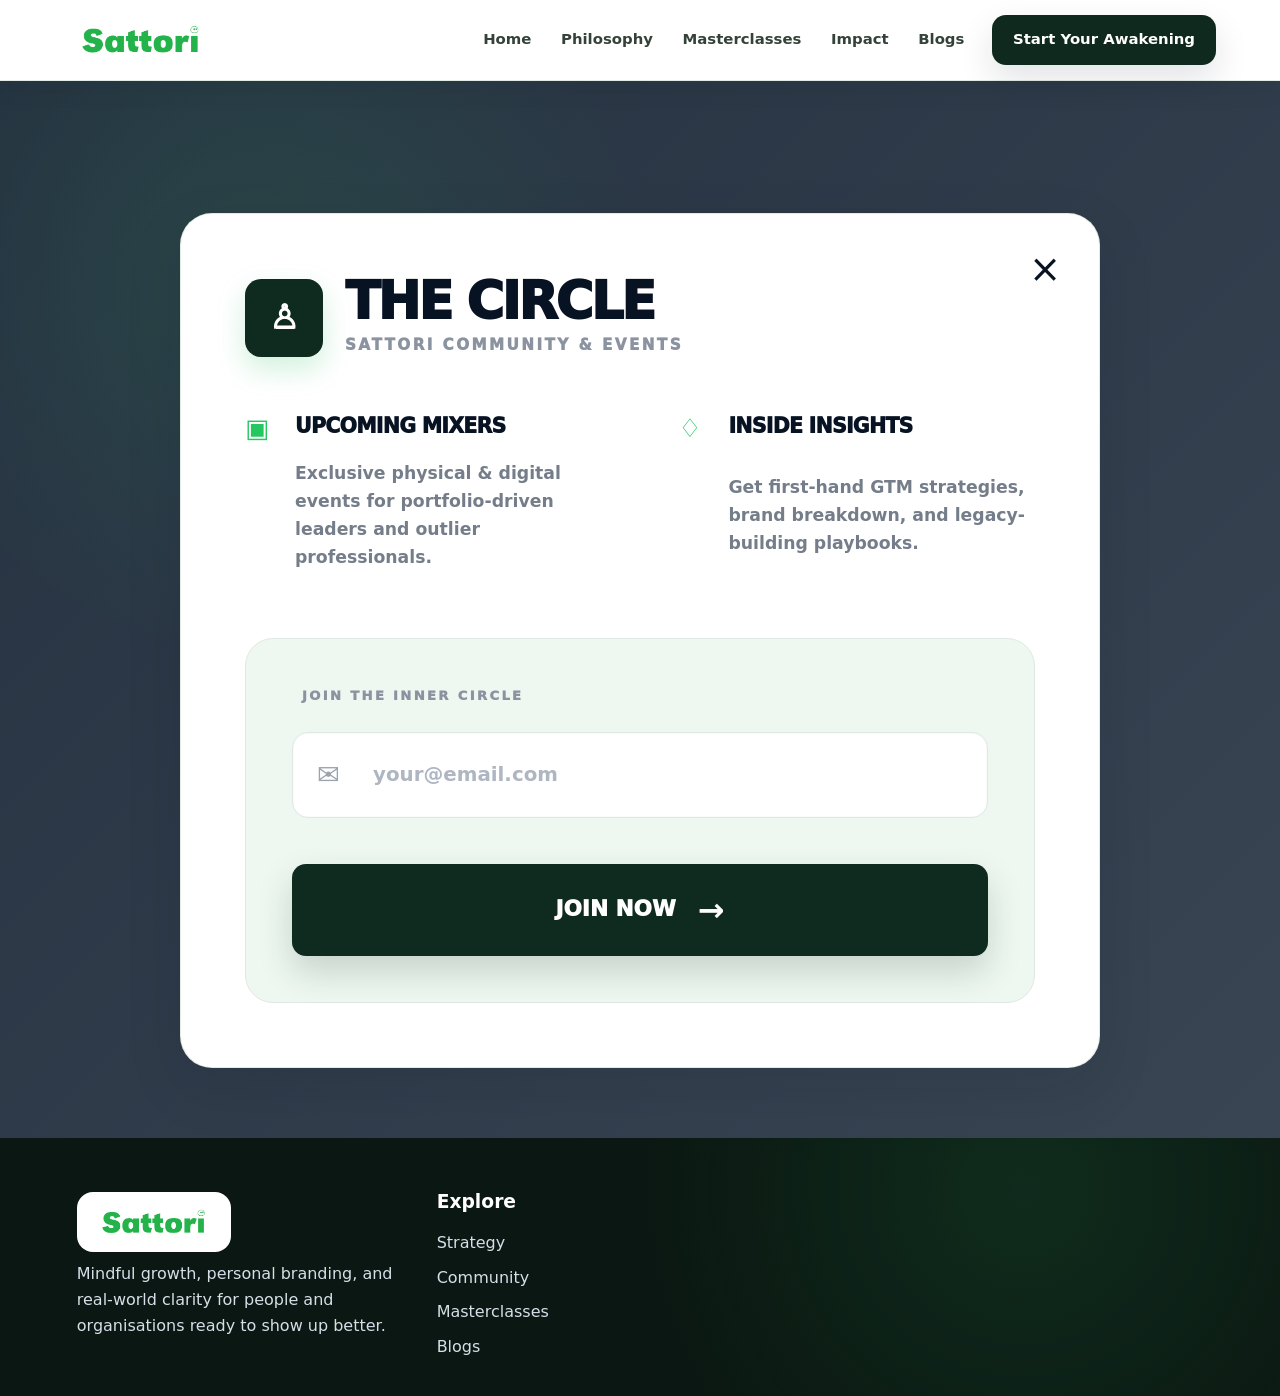
==== commit bd7925d6: "Add files via upload" ====
--- a/community/index.html
+++ b/community/index.html
@@ -3,12 +3,12 @@
   <head>
     <meta charset="UTF-8" />
     <meta name="viewport" content="width=device-width, initial-scale=1.0" />
-    <title>Community | Sattori Brand Awakening</title>
+    <title>Community | The Circle</title>
     <meta
       name="description"
       content="Community by Sattori creates intentional rooms for clarity, confidence, peer learning, and meaningful growth."
     />
-    <link rel="stylesheet" href="../styles.css?v=cinematic-hero" />
+    <link rel="stylesheet" href="../styles.css?v=premium-corporate-final" />
   </head>
   <body>
     <header class="site-header" data-header>
@@ -20,66 +20,48 @@
       </button>
       <nav class="site-nav" data-nav>
         <a href="../index.html">Home</a>
-        <a href="../how-sattori-works.html">How it works</a>
+        <a href="../index.html#philosophy">Philosophy</a>
+        <a href="../masterclasses/">Masterclasses</a>
+        <a href="../index.html#impact">Impact</a>
         <a href="../blogs.html">Blogs</a>
-        <a class="nav-cta" href="../agency.html#work-with-us">Start your awakening</a>
+        <a class="nav-cta" href="../agency.html#work-with-us">Start Your Awakening</a>
       </nav>
     </header>
 
-    <main class="program-page community-page">
-      <section class="program-hero">
-        <div class="program-hero-copy">
-          <span class="section-kicker">Community</span>
-          <h1>Grow in the right room.</h1>
-          <p>
-            Sattori community experiences bring curious people together for honest
-            reflection, shared momentum, and meaningful ties beyond networking.
-          </p>
-          <div class="button-row">
-            <a class="button primary" href="../agency.html#work-with-us">Join the community</a>
-            <a class="button secondary" href="../masterclasses/">View masterclasses</a>
+    <main class="program-page community-page community-refresh">
+      <section class="circle-stage" aria-label="Sattori community and events">
+        <div class="circle-card">
+          <button class="circle-close" type="button" aria-label="Close preview">×</button>
+          <div class="circle-header">
+            <div class="circle-icon">♙</div>
+            <div>
+              <h1>The Circle</h1>
+              <p>Sattori Community & Events</p>
+            </div>
           </div>
+
+          <div class="circle-benefits">
+            <article>
+              <span>▣</span>
+              <h2>Upcoming mixers</h2>
+              <p>Exclusive physical & digital events for portfolio-driven leaders and outlier professionals.</p>
+            </article>
+            <article>
+              <span>♢</span>
+              <h2>Inside insights</h2>
+              <p>Get first-hand GTM strategies, brand breakdown, and legacy-building playbooks.</p>
+            </article>
+          </div>
+
+          <form class="circle-join" action="mailto:reach@nidhimittal.com" method="post" enctype="text/plain">
+            <label for="circle-email">Join the inner circle</label>
+            <div class="circle-input">
+              <span>✉</span>
+              <input id="circle-email" type="email" name="email" placeholder="your@email.com" required />
+            </div>
+            <button type="submit">Join now <b>→</b></button>
+          </form>
         </div>
-        <div class="program-hero-card">
-          <span>Community output</span>
-          <strong>Conversation, accountability, confidence, and momentum.</strong>
-        </div>
-      </section>
-
-      <section class="program-feature-grid" aria-label="Community features">
-        <article>
-          <span>01</span>
-          <h2>Clarity circles</h2>
-          <p>Small-group conversations that help people articulate what they are becoming.</p>
-        </article>
-        <article>
-          <span>02</span>
-          <h2>Peer momentum</h2>
-          <p>Shared accountability that makes personal growth feel supported and visible.</p>
-        </article>
-        <article>
-          <span>03</span>
-          <h2>Meaningful ties</h2>
-          <p>Purposeful connections designed for depth, generosity, and long-term trust.</p>
-        </article>
-      </section>
-
-      <section class="program-detail">
-        <div>
-          <span class="section-kicker">Experience design</span>
-          <h2>A safe, thoughtful space for people who think differently.</h2>
-        </div>
-        <div class="program-detail-list">
-          <p>Guided reflection prompts and group discussions</p>
-          <p>Peer introductions and collaboration opportunities</p>
-          <p>Monthly themes around visibility, confidence, and brand clarity</p>
-          <p>Action commitments that keep progress moving</p>
-        </div>
-      </section>
-
-      <section class="program-cta">
-        <h2>Looking for a room that expands what feels possible?</h2>
-        <a class="button primary" href="mailto:reach@nidhimittal.com?subject=Sattori%20Community%20Enquiry">Join the room</a>
       </section>
     </main>
 
@@ -101,6 +83,6 @@
       </div>
     </footer>
 
-    <script src="../script.js?v=cinematic-hero"></script>
+    <script src="../script.js?v=premium-corporate-final"></script>
   </body>
 </html>
--- a/styles.css
+++ b/styles.css
@@ -5187,3 +5187,1197 @@
     width: 100%;
   }
 }
+
+/* Strategy page content refresh */
+.strategy-refresh {
+  background: #ffffff;
+}
+
+.strategy-showcase {
+  display: grid;
+  grid-template-columns: minmax(0, 0.95fr) minmax(360px, 0.9fr);
+  gap: 52px;
+  align-items: center;
+  min-height: 820px;
+  padding: 132px clamp(22px, 5vw, 70px) 76px;
+  color: #071223;
+  background: #25c761;
+}
+
+.strategy-showcase .section-kicker {
+  color: #071223;
+  background: rgba(255, 255, 255, 0.22);
+  border-color: rgba(255, 255, 255, 0.24);
+}
+
+.strategy-showcase h1 {
+  max-width: 620px;
+  margin: 24px 0 36px;
+  color: #071223;
+  font-size: 5.8rem;
+  font-weight: 950;
+  letter-spacing: -0.055em;
+  line-height: 0.94;
+  text-transform: uppercase;
+}
+
+.strategy-pillars {
+  display: grid;
+  gap: 22px;
+  max-width: 620px;
+}
+
+.strategy-pillars article {
+  display: grid;
+  grid-template-columns: 54px 1fr;
+  gap: 20px;
+  align-items: center;
+  padding: 26px 30px;
+  background: rgba(255, 255, 255, 0.22);
+  border: 1px solid rgba(255, 255, 255, 0.16);
+  border-radius: 22px;
+}
+
+.strategy-pillars span {
+  display: grid;
+  place-items: center;
+  width: 46px;
+  aspect-ratio: 1;
+  color: #ffffff;
+  background: #071223;
+  border-radius: 10px;
+  font-weight: 950;
+}
+
+.strategy-pillars h2 {
+  margin-bottom: 8px;
+  color: #071223;
+  font-size: 1.34rem;
+  font-weight: 950;
+  letter-spacing: -0.04em;
+  text-transform: uppercase;
+}
+
+.strategy-pillars p {
+  margin: 0;
+  color: rgba(255, 255, 255, 0.92);
+  font-weight: 750;
+  line-height: 1.45;
+}
+
+.strategy-visual {
+  position: relative;
+  min-height: 560px;
+  border: 4px solid #071223;
+  border-radius: 54px;
+  background:
+    linear-gradient(180deg, rgba(7, 18, 35, 0.08), rgba(7, 18, 35, 0.16)),
+    url("https://images.unsplash.com/photo-1556761175-b413da4baf72?auto=format&fit=crop&w=1200&q=82") center/cover;
+  filter: grayscale(1);
+  box-shadow: 16px 18px 0 rgba(7, 18, 35, 0.16);
+}
+
+.selective-eye-card {
+  position: absolute;
+  right: clamp(-24px, -2vw, -10px);
+  bottom: -42px;
+  width: min(420px, 86%);
+  padding: 34px 38px;
+  background: #ffffff;
+  border: 4px solid #071223;
+  box-shadow: 9px 10px 0 #25c761;
+  filter: none;
+}
+
+.selective-eye-card strong,
+.selective-eye-card span {
+  display: block;
+  text-transform: uppercase;
+}
+
+.selective-eye-card strong {
+  color: #071223;
+  font-size: 1.9rem;
+  font-weight: 950;
+  letter-spacing: -0.045em;
+}
+
+.selective-eye-card span {
+  margin-top: 12px;
+  color: #7a8290;
+  font-size: 0.82rem;
+  font-weight: 950;
+  letter-spacing: 0.1em;
+}
+
+.strategy-audit-cta {
+  display: grid;
+  justify-items: center;
+  gap: 34px;
+  padding: 100px 22px 92px;
+  text-align: center;
+  background: #ffffff;
+}
+
+.strategy-audit-cta h2 {
+  max-width: 980px;
+  margin: 0;
+  color: #071223;
+  font-size: 5.1rem;
+  font-weight: 950;
+  letter-spacing: -0.055em;
+  line-height: 0.98;
+  text-transform: uppercase;
+}
+
+.strategy-audit-cta h2 span {
+  display: block;
+  color: #25c761;
+  font-style: italic;
+}
+
+.strategy-audit-cta .button {
+  min-width: 360px;
+  color: #ffffff;
+  background: #071223;
+  border: 0;
+  border-radius: 0;
+  box-shadow: 9px 10px 0 #25c761;
+  text-transform: uppercase;
+}
+
+.strategy-services {
+  display: grid;
+  grid-template-columns: repeat(2, minmax(0, 1fr));
+  gap: 34px;
+  padding: 30px clamp(22px, 5vw, 70px) 110px;
+  background: #ffffff;
+}
+
+.strategy-services article {
+  position: relative;
+  min-height: 470px;
+  padding: 54px;
+  overflow: hidden;
+  background: #effbf3;
+  border: 4px solid #071223;
+  border-radius: 44px;
+  box-shadow: 12px 14px 0 #071223;
+}
+
+.strategy-service-icon {
+  display: grid;
+  place-items: center;
+  width: 74px;
+  aspect-ratio: 1;
+  margin-bottom: 54px;
+  color: #25c761;
+  background: #071223;
+  border-radius: 14px;
+  box-shadow: 8px 8px 0 #25c761;
+  font-size: 2.1rem;
+  font-weight: 950;
+}
+
+.strategy-tags {
+  position: absolute;
+  top: 54px;
+  right: 54px;
+  display: grid;
+  justify-items: end;
+  gap: 8px;
+}
+
+.strategy-tags span {
+  width: fit-content;
+  padding: 5px 14px;
+  color: #071223;
+  background: #ffffff;
+  border: 2px solid rgba(7, 18, 35, 0.72);
+  border-radius: 999px;
+  font-size: 0.68rem;
+  font-weight: 950;
+  letter-spacing: 0.06em;
+  line-height: 1;
+  text-transform: uppercase;
+}
+
+.strategy-services h2 {
+  max-width: 520px;
+  margin-bottom: 24px;
+  color: #071223;
+  font-size: 2.2rem;
+  font-weight: 950;
+  letter-spacing: -0.055em;
+  line-height: 0.96;
+  text-transform: uppercase;
+}
+
+.strategy-services p {
+  max-width: 520px;
+  color: #5f6875;
+  font-size: 1.12rem;
+  line-height: 1.6;
+}
+
+.strategy-services a {
+  display: inline-flex;
+  align-items: center;
+  gap: 14px;
+  margin-top: 22px;
+  color: #071223;
+  font-size: 0.78rem;
+  font-weight: 950;
+  letter-spacing: 0.1em;
+  text-transform: uppercase;
+}
+
+.strategy-services b {
+  font-size: 1.1rem;
+}
+
+@media (max-width: 980px) {
+  .strategy-showcase,
+  .strategy-services {
+    grid-template-columns: 1fr;
+  }
+
+  .strategy-showcase {
+    min-height: auto;
+    padding-top: 118px;
+  }
+
+  .strategy-showcase h1,
+  .strategy-audit-cta h2 {
+    font-size: 4rem;
+  }
+
+  .strategy-visual {
+    min-height: 440px;
+  }
+}
+
+@media (max-width: 640px) {
+  .strategy-showcase {
+    gap: 34px;
+    padding: 104px 18px 58px;
+  }
+
+  .strategy-showcase h1,
+  .strategy-audit-cta h2 {
+    font-size: 3rem;
+    line-height: 1;
+  }
+
+  .strategy-pillars article {
+    grid-template-columns: 1fr;
+    padding: 22px;
+  }
+
+  .strategy-visual {
+    min-height: 340px;
+    border-radius: 32px;
+  }
+
+  .selective-eye-card {
+    position: relative;
+    right: auto;
+    bottom: auto;
+    width: calc(100% - 24px);
+    margin: -54px auto 0;
+    padding: 24px;
+  }
+
+  .selective-eye-card strong {
+    font-size: 1.45rem;
+  }
+
+  .strategy-audit-cta {
+    padding: 70px 18px;
+  }
+
+  .strategy-audit-cta .button {
+    min-width: 0;
+    width: 100%;
+  }
+
+  .strategy-services {
+    gap: 24px;
+    padding: 18px 18px 70px;
+  }
+
+  .strategy-services article {
+    min-height: auto;
+    padding: 30px 24px;
+    border-radius: 30px;
+  }
+
+  .strategy-service-icon {
+    margin-bottom: 28px;
+  }
+
+  .strategy-tags {
+    position: static;
+    justify-items: start;
+    margin-bottom: 30px;
+  }
+
+  .strategy-services h2 {
+    font-size: 1.7rem;
+  }
+
+  .strategy-services p {
+    font-size: 1rem;
+  }
+}
+
+/* Masterclasses page content refresh */
+.masterclasses-refresh {
+  background: #effbf3;
+}
+
+.academy-hero {
+  display: grid;
+  justify-items: center;
+  padding: 132px 22px 72px;
+  text-align: center;
+  background: #effbf3;
+}
+
+.academy-hero > span {
+  display: inline-flex;
+  min-height: 36px;
+  align-items: center;
+  padding: 10px 26px;
+  color: #ffffff;
+  background: #071223;
+  box-shadow: 7px 7px 0 #25c761;
+  font-size: 0.74rem;
+  font-weight: 950;
+  letter-spacing: 0.08em;
+  text-transform: uppercase;
+}
+
+.academy-hero h1 {
+  max-width: 980px;
+  margin: 34px 0 22px;
+  color: #071223;
+  font-size: 6rem;
+  font-weight: 950;
+  letter-spacing: -0.065em;
+  line-height: 0.86;
+  text-transform: uppercase;
+}
+
+.academy-hero h1 em {
+  display: block;
+  color: #25c761;
+  font-style: italic;
+  text-decoration: underline;
+  text-decoration-thickness: 0.07em;
+  text-underline-offset: 0.08em;
+}
+
+.academy-hero p {
+  max-width: 680px;
+  margin: 0;
+  color: #667085;
+  font-size: 1.22rem;
+  font-style: italic;
+  font-weight: 700;
+  line-height: 1.35;
+}
+
+.academy-grid {
+  display: grid;
+  grid-template-columns: repeat(2, minmax(0, 1fr));
+  gap: 42px;
+  padding: 30px clamp(22px, 6vw, 92px) 88px;
+  background: #effbf3;
+}
+
+.academy-grid article {
+  display: grid;
+  min-height: 500px;
+  padding: 48px;
+  background: #ffffff;
+  border: 4px solid #071223;
+  border-radius: 42px;
+  box-shadow: 14px 16px 0 #071223;
+}
+
+.academy-card-top {
+  display: flex;
+  align-items: start;
+  justify-content: space-between;
+  gap: 18px;
+  margin-bottom: 34px;
+}
+
+.academy-icon {
+  display: grid;
+  place-items: center;
+  width: 68px;
+  aspect-ratio: 1;
+  color: #25c761;
+  background: #071223;
+  border-radius: 12px;
+  box-shadow: 8px 8px 0 #25c761;
+  font-size: 2rem;
+  font-weight: 950;
+}
+
+.academy-card-top small,
+.academy-card-top strong {
+  display: block;
+  text-align: right;
+}
+
+.academy-card-top small {
+  color: #a7afba;
+  font-size: 0.62rem;
+  font-weight: 950;
+  letter-spacing: 0.22em;
+  text-transform: uppercase;
+}
+
+.academy-card-top strong {
+  margin-top: 5px;
+  color: #071223;
+  font-size: 1.05rem;
+  font-weight: 950;
+}
+
+.academy-grid h2 {
+  max-width: 520px;
+  margin-bottom: 18px;
+  color: #071223;
+  font-size: 1.85rem;
+  font-weight: 950;
+  letter-spacing: -0.06em;
+  line-height: 0.94;
+  text-transform: uppercase;
+}
+
+.academy-grid p {
+  max-width: 520px;
+  color: #667085;
+  font-size: 1.04rem;
+  line-height: 1.58;
+}
+
+.academy-tags {
+  display: flex;
+  flex-wrap: wrap;
+  gap: 10px;
+  margin: 24px 0 32px;
+}
+
+.academy-tags span {
+  padding: 7px 14px;
+  color: #071223;
+  background: #effbf3;
+  border: 1px solid #ccebd3;
+  border-radius: 999px;
+  font-size: 0.62rem;
+  font-weight: 950;
+  letter-spacing: 0.07em;
+  text-transform: uppercase;
+}
+
+.academy-grid a {
+  align-self: end;
+  display: inline-flex;
+  align-items: center;
+  justify-content: center;
+  gap: 18px;
+  min-height: 64px;
+  width: min(100%, 380px);
+  color: #ffffff;
+  background: #071223;
+  box-shadow: 7px 7px 0 #25c761;
+  font-weight: 950;
+  text-transform: uppercase;
+}
+
+.academy-difference {
+  display: grid;
+  grid-template-columns: minmax(320px, 0.9fr) minmax(0, 1fr);
+  gap: clamp(46px, 7vw, 96px);
+  align-items: center;
+  padding: 92px clamp(22px, 7vw, 110px);
+  color: #ffffff;
+  background:
+    radial-gradient(circle at 22% 18%, rgba(37, 199, 97, 0.13), transparent 24rem),
+    #071223;
+}
+
+.academy-testimonial blockquote {
+  margin: 0;
+  padding: clamp(34px, 5vw, 56px);
+  color: #ffffff;
+  border: 3px solid rgba(255, 255, 255, 0.16);
+  border-radius: 34px;
+  font-size: clamp(2rem, 4vw, 3.3rem);
+  font-style: italic;
+  font-weight: 900;
+  line-height: 1.18;
+}
+
+.academy-testimonial em {
+  color: #25c761;
+  text-decoration: underline;
+}
+
+.academy-testimonial > div {
+  display: flex;
+  align-items: center;
+  gap: 18px;
+  margin-top: 28px;
+  padding-left: 22px;
+}
+
+.academy-testimonial > div span {
+  width: 54px;
+  aspect-ratio: 1;
+  background:
+    radial-gradient(circle at 35% 30%, rgba(255, 255, 255, 0.84), transparent 18px),
+    linear-gradient(135deg, #25c761, #f4c77a);
+  border-radius: 50%;
+}
+
+.academy-testimonial p {
+  margin: 0;
+  color: #25c761;
+  font-size: 0.8rem;
+  font-weight: 950;
+  letter-spacing: 0.06em;
+  text-transform: uppercase;
+}
+
+.academy-testimonial strong {
+  display: block;
+  color: #ffffff;
+  font-size: 1rem;
+}
+
+.academy-difference-copy h2 {
+  max-width: 620px;
+  margin: 0 0 42px;
+  color: #ffffff;
+  font-size: clamp(3rem, 6vw, 5.4rem);
+  font-weight: 950;
+  letter-spacing: -0.06em;
+  line-height: 0.9;
+  text-transform: uppercase;
+}
+
+.academy-difference-copy h2 em {
+  display: block;
+  color: #25c761;
+  font-style: italic;
+  text-decoration: underline;
+  text-decoration-thickness: 0.06em;
+  text-underline-offset: 0.08em;
+}
+
+.academy-proof-grid {
+  display: grid;
+  grid-template-columns: repeat(2, minmax(0, 1fr));
+  gap: 34px 44px;
+}
+
+.academy-proof-grid span {
+  display: block;
+  margin-bottom: 12px;
+  color: #25c761;
+  font-size: 2rem;
+}
+
+.academy-proof-grid h3 {
+  margin-bottom: 10px;
+  color: #ffffff;
+  font-size: 1.2rem;
+  font-weight: 950;
+  text-transform: uppercase;
+}
+
+.academy-proof-grid p {
+  margin: 0;
+  color: rgba(255, 255, 255, 0.72);
+  line-height: 1.45;
+}
+
+.academy-corporate-cta {
+  display: grid;
+  justify-items: center;
+  padding: 96px 22px 104px;
+  text-align: center;
+  background: #ffffff;
+}
+
+.academy-cta-icon {
+  display: grid;
+  place-items: center;
+  width: 112px;
+  aspect-ratio: 1;
+  margin-bottom: 44px;
+  color: #25c761;
+  background: #effbf3;
+  border-radius: 50%;
+  font-size: 3.2rem;
+}
+
+.academy-corporate-cta h2 {
+  max-width: 900px;
+  margin: 0 0 28px;
+  color: #071223;
+  font-size: clamp(3.2rem, 7vw, 6rem);
+  font-weight: 950;
+  letter-spacing: -0.06em;
+  line-height: 0.95;
+  text-transform: uppercase;
+}
+
+.academy-corporate-cta p {
+  max-width: 650px;
+  margin-bottom: 44px;
+  color: #667085;
+  font-size: 1.2rem;
+  line-height: 1.38;
+}
+
+.academy-corporate-cta .button {
+  min-width: 360px;
+  color: #ffffff;
+  background: #071223;
+  border: 0;
+  border-radius: 0;
+  box-shadow: 9px 10px 0 #25c761;
+  text-transform: uppercase;
+}
+
+@media (max-width: 980px) {
+  .academy-grid,
+  .academy-difference {
+    grid-template-columns: 1fr;
+  }
+
+  .academy-hero h1 {
+    font-size: 4.3rem;
+  }
+}
+
+@media (max-width: 640px) {
+  .academy-hero {
+    padding: 104px 18px 54px;
+  }
+
+  .academy-hero h1 {
+    font-size: 3rem;
+    line-height: 0.95;
+  }
+
+  .academy-grid {
+    gap: 24px;
+    padding: 18px 18px 68px;
+  }
+
+  .academy-grid article {
+    min-height: auto;
+    padding: 28px 24px;
+    border-radius: 30px;
+  }
+
+  .academy-card-top {
+    display: grid;
+  }
+
+  .academy-card-top small,
+  .academy-card-top strong {
+    text-align: left;
+  }
+
+  .academy-grid h2 {
+    font-size: 1.55rem;
+  }
+
+  .academy-difference {
+    padding: 66px 18px;
+  }
+
+  .academy-proof-grid {
+    grid-template-columns: 1fr;
+  }
+
+  .academy-corporate-cta {
+    padding: 72px 18px 82px;
+  }
+
+  .academy-corporate-cta .button {
+    min-width: 0;
+    width: 100%;
+  }
+}
+
+/* Community page content refresh */
+.community-refresh {
+  background: #3b4654;
+}
+
+.circle-stage {
+  display: grid;
+  place-items: center;
+  min-height: calc(100vh - 76px);
+  padding: 132px clamp(18px, 5vw, 64px) 70px;
+  background:
+    radial-gradient(circle at 26% 72%, rgba(37, 199, 97, 0.12), transparent 18rem),
+    radial-gradient(circle at 50% 12%, rgba(7, 18, 35, 0.34), transparent 18rem),
+    #3b4654;
+}
+
+.circle-card {
+  position: relative;
+  width: min(920px, 100%);
+  padding: clamp(34px, 5vw, 66px);
+  background: #ffffff;
+  border: 5px solid #071223;
+  border-radius: 44px;
+  box-shadow:
+    12px 12px 0 #25c761,
+    0 32px 80px rgba(7, 18, 35, 0.34);
+}
+
+.circle-close {
+  position: absolute;
+  top: 34px;
+  right: 34px;
+  display: grid;
+  place-items: center;
+  width: 42px;
+  aspect-ratio: 1;
+  color: #071223;
+  background: transparent;
+  border: 0;
+  font-size: 2.4rem;
+  line-height: 1;
+  cursor: pointer;
+}
+
+.circle-header {
+  display: flex;
+  align-items: center;
+  gap: 22px;
+  padding-right: 56px;
+}
+
+.circle-icon {
+  display: grid;
+  place-items: center;
+  width: 78px;
+  aspect-ratio: 1;
+  color: #25c761;
+  background: #071223;
+  border-radius: 14px;
+  box-shadow: 8px 8px 0 #25c761;
+  font-size: 2.1rem;
+  font-weight: 950;
+}
+
+.circle-header h1 {
+  margin: 0;
+  color: #071223;
+  font-size: clamp(2.4rem, 4vw, 4rem);
+  font-weight: 950;
+  letter-spacing: -0.06em;
+  line-height: 0.92;
+  text-transform: uppercase;
+}
+
+.circle-header p {
+  margin: 8px 0 0;
+  color: #8a939f;
+  font-size: 0.95rem;
+  font-weight: 950;
+  letter-spacing: 0.16em;
+  text-transform: uppercase;
+}
+
+.circle-benefits {
+  display: grid;
+  grid-template-columns: repeat(2, minmax(0, 1fr));
+  gap: clamp(34px, 6vw, 80px);
+  margin-top: 58px;
+}
+
+.circle-benefits article {
+  display: grid;
+  grid-template-columns: 32px 1fr;
+  column-gap: 18px;
+  align-items: start;
+}
+
+.circle-benefits span {
+  color: #25c761;
+  font-size: 1.6rem;
+  line-height: 1;
+}
+
+.circle-benefits h2 {
+  margin: 0 0 22px;
+  color: #071223;
+  font-size: 1.28rem;
+  font-weight: 950;
+  letter-spacing: -0.045em;
+  text-transform: uppercase;
+}
+
+.circle-benefits p {
+  grid-column: 2;
+  margin: 0;
+  color: #747d89;
+  font-size: 1.08rem;
+  font-weight: 650;
+  line-height: 1.62;
+}
+
+.circle-join {
+  margin-top: 66px;
+  padding: clamp(28px, 4vw, 46px);
+  background: #effbf3;
+  border: 1px solid #d8eee0;
+  border-radius: 28px;
+}
+
+.circle-join label {
+  display: block;
+  margin: 0 0 14px 10px;
+  color: #8a939f;
+  font-size: 0.82rem;
+  font-weight: 950;
+  letter-spacing: 0.18em;
+  text-transform: uppercase;
+}
+
+.circle-input {
+  display: grid;
+  grid-template-columns: 42px 1fr;
+  align-items: center;
+  min-height: 86px;
+  padding: 0 24px;
+  background: #ffffff;
+  border: 5px solid #071223;
+  border-radius: 18px;
+}
+
+.circle-input span {
+  color: #9aa3af;
+  font-size: 1.7rem;
+}
+
+.circle-input input {
+  width: 100%;
+  color: #071223;
+  background: transparent;
+  border: 0;
+  outline: none;
+  font-size: 1.24rem;
+  font-weight: 800;
+}
+
+.circle-input input::placeholder {
+  color: #aeb6c1;
+}
+
+.circle-join button {
+  display: inline-flex;
+  align-items: center;
+  justify-content: center;
+  gap: 22px;
+  width: 100%;
+  min-height: 92px;
+  margin-top: 34px;
+  color: #ffffff;
+  background: #071223;
+  border: 0;
+  box-shadow: 9px 10px 0 #25c761;
+  font-size: 1.35rem;
+  font-weight: 950;
+  text-transform: uppercase;
+  cursor: pointer;
+}
+
+.circle-join button b {
+  font-size: 2rem;
+  line-height: 1;
+}
+
+@media (max-width: 760px) {
+  .circle-stage {
+    padding: 104px 18px 58px;
+  }
+
+  .circle-card {
+    padding: 30px 22px;
+    border-radius: 30px;
+  }
+
+  .circle-close {
+    top: 18px;
+    right: 18px;
+  }
+
+  .circle-header {
+    display: grid;
+    padding-right: 42px;
+  }
+
+  .circle-benefits {
+    grid-template-columns: 1fr;
+    gap: 32px;
+    margin-top: 42px;
+  }
+
+  .circle-join {
+    margin-top: 42px;
+    padding: 22px;
+  }
+
+  .circle-input {
+    min-height: 70px;
+    grid-template-columns: 32px 1fr;
+    padding-inline: 16px;
+    border-width: 3px;
+  }
+
+  .circle-input input {
+    font-size: 1rem;
+  }
+
+  .circle-join button {
+    min-height: 72px;
+    font-size: 1rem;
+  }
+}
+
+/* Final premium corporate refinement */
+:root {
+  --corp-bg: #f7faf8;
+  --corp-surface: #ffffff;
+  --corp-soft: #eef8f1;
+  --corp-ink: #101828;
+  --corp-muted: #667085;
+  --corp-line: #dfe8e2;
+  --corp-green: #2dbf64;
+  --corp-green-dark: #0f2b1f;
+  --corp-shadow: 0 20px 58px rgba(16, 24, 40, 0.1);
+}
+
+body {
+  color: var(--corp-ink);
+  background: var(--corp-bg);
+}
+
+.site-header,
+body:has(.hero#home) .site-header {
+  min-height: 74px;
+  background: rgba(255, 255, 255, 0.92);
+  border-bottom: 1px solid rgba(223, 232, 226, 0.86);
+  box-shadow: 0 8px 26px rgba(16, 24, 40, 0.05);
+}
+
+.site-nav,
+body:has(.hero#home) .site-nav {
+  font-size: 0.93rem;
+  font-weight: 700;
+}
+
+.button,
+.nav-cta,
+body:has(.hero#home) .nav-cta,
+.circle-join button,
+.academy-grid a,
+.academy-corporate-cta .button,
+.strategy-audit-cta .button {
+  border-radius: 14px;
+  box-shadow: 0 14px 34px rgba(16, 24, 40, 0.12);
+}
+
+.button:hover,
+.nav-cta:hover,
+.circle-join button:hover,
+.academy-grid a:hover,
+.strategy-services a:hover {
+  transform: translateY(-2px);
+}
+
+.circle-stage {
+  min-height: calc(100vh - 74px);
+  background:
+    radial-gradient(circle at 20% 18%, rgba(45, 191, 100, 0.12), transparent 24rem),
+    linear-gradient(135deg, #253140 0%, #394553 100%);
+}
+
+.circle-card {
+  border: 1px solid rgba(223, 232, 226, 0.9);
+  border-radius: 32px;
+  box-shadow: var(--corp-shadow);
+}
+
+.circle-icon,
+.academy-icon,
+.strategy-service-icon {
+  color: #ffffff;
+  background: var(--corp-green-dark);
+  border-radius: 16px;
+  box-shadow: 0 12px 28px rgba(45, 191, 100, 0.22);
+}
+
+.circle-header h1,
+.strategy-showcase h1,
+.academy-hero h1,
+.strategy-audit-cta h2,
+.academy-corporate-cta h2,
+.academy-difference-copy h2 {
+  letter-spacing: -0.045em;
+}
+
+.circle-benefits h2,
+.strategy-services h2,
+.academy-grid h2,
+.academy-proof-grid h3 {
+  letter-spacing: -0.035em;
+}
+
+.circle-join {
+  background: var(--corp-soft);
+  border: 1px solid var(--corp-line);
+}
+
+.circle-input {
+  border: 1px solid var(--corp-line);
+  border-radius: 16px;
+  box-shadow: inset 0 0 0 1px rgba(16, 24, 40, 0.02);
+}
+
+.circle-input:focus-within {
+  border-color: var(--corp-green);
+  box-shadow: 0 0 0 4px rgba(45, 191, 100, 0.14);
+}
+
+.circle-join button,
+.academy-grid a,
+.academy-corporate-cta .button,
+.strategy-audit-cta .button {
+  background: var(--corp-green-dark);
+  box-shadow: 0 16px 34px rgba(15, 43, 31, 0.18);
+}
+
+.strategy-showcase {
+  background:
+    radial-gradient(circle at 78% 16%, rgba(255, 255, 255, 0.22), transparent 22rem),
+    linear-gradient(135deg, #2fd06d 0%, #22b95d 100%);
+}
+
+.strategy-pillars article {
+  background: rgba(255, 255, 255, 0.2);
+  border: 1px solid rgba(255, 255, 255, 0.28);
+  box-shadow: 0 14px 34px rgba(7, 18, 35, 0.06);
+}
+
+.strategy-visual {
+  border: 1px solid rgba(7, 18, 35, 0.2);
+  border-radius: 32px;
+  box-shadow: var(--corp-shadow);
+}
+
+.selective-eye-card {
+  border: 1px solid var(--corp-line);
+  border-radius: 18px;
+  box-shadow: 0 18px 42px rgba(16, 24, 40, 0.14);
+}
+
+.strategy-services article,
+.academy-grid article {
+  border: 1px solid var(--corp-line);
+  border-radius: 28px;
+  box-shadow: var(--corp-shadow);
+}
+
+.strategy-services article {
+  background: var(--corp-soft);
+}
+
+.strategy-tags span,
+.academy-tags span {
+  border: 1px solid rgba(45, 191, 100, 0.22);
+}
+
+.academy-hero,
+.academy-grid,
+.masterclasses-refresh {
+  background: var(--corp-soft);
+}
+
+.academy-hero > span {
+  border-radius: 12px;
+  box-shadow: 0 12px 30px rgba(15, 43, 31, 0.16);
+}
+
+.academy-hero h1 em,
+.academy-difference-copy h2 em,
+.strategy-audit-cta h2 span {
+  color: var(--corp-green);
+}
+
+.academy-difference {
+  background:
+    radial-gradient(circle at 22% 18%, rgba(45, 191, 100, 0.14), transparent 24rem),
+    var(--corp-green-dark);
+}
+
+.academy-testimonial blockquote {
+  border: 1px solid rgba(255, 255, 255, 0.16);
+  border-radius: 28px;
+}
+
+.academy-corporate-cta,
+.strategy-audit-cta {
+  background: var(--corp-surface);
+}
+
+.site-footer {
+  background:
+    radial-gradient(circle at 80% 20%, rgba(45, 191, 100, 0.12), transparent 24rem),
+    #0b1712;
+}
+
+@media (max-width: 980px) {
+  .strategy-showcase,
+  .academy-hero,
+  .circle-stage {
+    padding-top: 104px;
+  }
+}
+
+@media (max-width: 640px) {
+  .circle-card,
+  .strategy-services article,
+  .academy-grid article {
+    border-radius: 24px;
+  }
+
+  .circle-header h1,
+  .strategy-showcase h1,
+  .academy-hero h1 {
+    font-size: clamp(2.6rem, 11vw, 3.3rem);
+    line-height: 1;
+  }
+
+  .strategy-audit-cta h2,
+  .academy-corporate-cta h2,
+  .academy-difference-copy h2 {
+    font-size: clamp(2.35rem, 10vw, 3.2rem);
+    line-height: 1.04;
+  }
+}
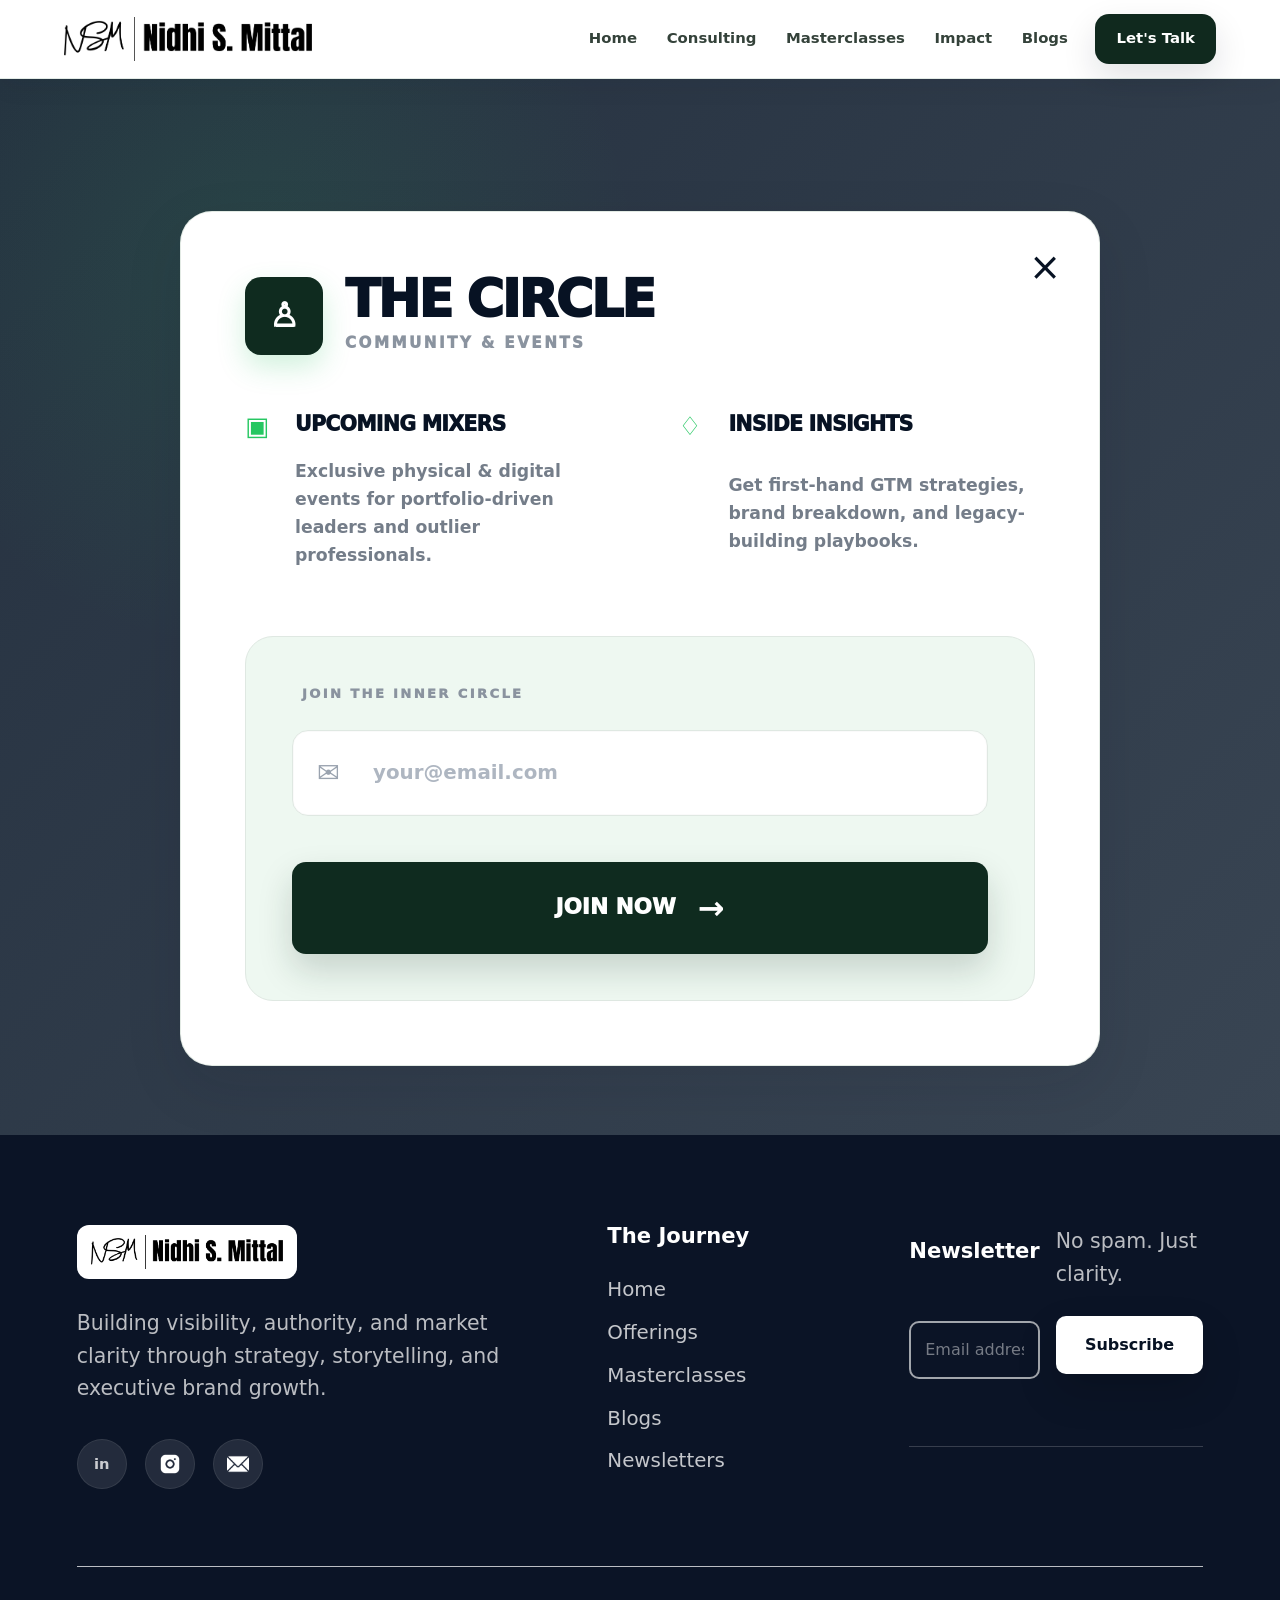
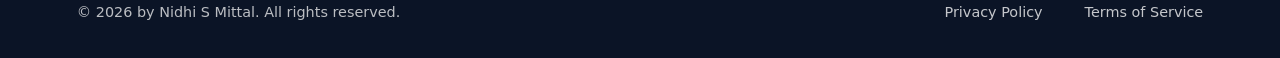
==== commit 3e9b4d4f: "Add files via upload" ====
--- a/community/index.html
+++ b/community/index.html
@@ -6,37 +6,37 @@
     <title>Community | The Circle</title>
     <meta
       name="description"
-      content="Community by Sattori creates intentional rooms for clarity, confidence, peer learning, and meaningful growth."
+      content="Community experiences with Nidhi S Mittal create intentional rooms for clarity, confidence, peer learning, and meaningful growth."
     />
     <link rel="stylesheet" href="../styles.css?v=premium-corporate-final" />
   </head>
   <body>
     <header class="site-header" data-header>
-      <a class="brand-mark" href="../index.html" aria-label="Sattori home">
-        <img src="../assets/sattori-green-logo.png" alt="Sattori" />
+      <a class="brand-mark" href="../index.html" aria-label="Nidhi S Mittal home">
+        <img src="../assets/nidhi-s-mittal-logo.png" alt="Nidhi S Mittal" />
       </a>
       <button class="menu-toggle" type="button" aria-label="Open navigation" data-menu-toggle>
         <span></span><span></span><span></span>
       </button>
       <nav class="site-nav" data-nav>
         <a href="../index.html">Home</a>
-        <a href="../index.html#philosophy">Philosophy</a>
+        <a href="../index.html#philosophy">Consulting</a>
         <a href="../masterclasses/">Masterclasses</a>
         <a href="../index.html#impact">Impact</a>
         <a href="../blogs.html">Blogs</a>
-        <a class="nav-cta" href="../agency.html#work-with-us">Start Your Awakening</a>
+        <a class="nav-cta" href="../agency.html#work-with-us">Let's Talk</a>
       </nav>
     </header>
 
     <main class="program-page community-page community-refresh">
-      <section class="circle-stage" aria-label="Sattori community and events">
+      <section class="circle-stage" aria-label="Community and events">
         <div class="circle-card">
           <button class="circle-close" type="button" aria-label="Close preview">×</button>
           <div class="circle-header">
             <div class="circle-icon">♙</div>
             <div>
               <h1>The Circle</h1>
-              <p>Sattori Community & Events</p>
+              <p>Community & Events</p>
             </div>
           </div>
 
@@ -66,19 +66,41 @@
     </main>
 
     <footer class="site-footer" id="contact">
-      <div class="footer-grid">
-        <div>
-          <a class="brand-mark footer-brand" href="../index.html">
-            <img src="../assets/sattori-green-logo.png" alt="Sattori" />
+      <div class="footer-main">
+        <div class="footer-brand-block">
+          <a class="brand-mark footer-brand" href="../index.html" aria-label="Nidhi S Mittal home">
+            <img src="../assets/nidhi-s-mittal-logo.png" alt="Nidhi S Mittal" />
           </a>
-          <p>Mindful growth, personal branding, and real-world clarity for people and organisations ready to show up better.</p>
+          <p>Building visibility, authority, and market clarity through strategy, storytelling, and executive brand growth.</p>
+          <div class="footer-socials" aria-label="Social links">
+            <a href="https://www.linkedin.com/in/reachnidhi/" target="_blank" rel="noreferrer" aria-label="LinkedIn">in</a>
+            <a href="https://www.instagram.com/reachnidhi/" target="_blank" rel="noreferrer" aria-label="Instagram"><img src="../assets/footer-instagram.png" alt="" /></a>
+            <a href="mailto:reach@nidhimittal.com" aria-label="Email"><img src="../assets/footer-email.png" alt="" /></a>
+          </div>
         </div>
-        <div>
-          <h3>Explore</h3>
-          <a href="../strategy/">Strategy</a>
-          <a href="../community/">Community</a>
+        <nav class="footer-links" aria-label="Footer navigation">
+          <h3>The Journey</h3>
+          <a href="../index.html">Home</a>
+          <a href="../agency.html">Offerings</a>
           <a href="../masterclasses/">Masterclasses</a>
           <a href="../blogs.html">Blogs</a>
+          <a href="https://www.linkedin.com/newsletters/6964929938315489281/" target="_blank" rel="noreferrer">Newsletters</a>
+        </nav>
+        <form class="footer-newsletter" action="https://www.linkedin.com/newsletters/6964929938315489281/" target="_blank">
+          <h3>Newsletter</h3>
+          <p>No spam. Just clarity.</p>
+          <label>
+            <span>Email address</span>
+            <input type="email" name="email" placeholder="Email address" />
+          </label>
+          <button type="submit">Subscribe</button>
+        </form>
+      </div>
+      <div class="footer-bottom">
+        <span>&copy; 2026 by Nidhi S Mittal. All rights reserved.</span>
+        <div class="footer-legal">
+          <a href="mailto:reach@nidhimittal.com?subject=Privacy%20Policy">Privacy Policy</a>
+          <a href="mailto:reach@nidhimittal.com?subject=Terms%20of%20Service">Terms of Service</a>
         </div>
       </div>
     </footer>
--- a/styles.css
+++ b/styles.css
@@ -524,6 +524,19 @@
   object-position: center 28%;
 }
 
+.founder-image figcaption {
+  padding: 18px 20px;
+  color: var(--ink);
+  background: #ffffff;
+  border-top: 1px solid rgba(10, 18, 35, 0.1);
+  font-size: 0.86rem;
+  font-weight: 900;
+  letter-spacing: 0.08em;
+  line-height: 1.45;
+  text-align: center;
+  text-transform: uppercase;
+}
+
 .founder-copy p {
   color: var(--muted);
   font-size: 1.05rem;
@@ -863,6 +876,28 @@
 
 .blog-controls {
   padding-bottom: 0;
+}
+
+.writer-blog-section {
+  max-width: 920px;
+  padding-bottom: 18px;
+  text-align: center;
+}
+
+.writer-blog-section h2 {
+  margin: 12px 0 12px;
+  color: var(--ink);
+  font-size: clamp(2.25rem, 5vw, 4.8rem);
+  line-height: 0.95;
+  letter-spacing: -0.045em;
+}
+
+.writer-blog-section p {
+  max-width: 680px;
+  margin: 0 auto;
+  color: var(--muted);
+  font-size: 1.05rem;
+  line-height: 1.75;
 }
 
 .filter-row {
@@ -2932,10 +2967,14 @@
 
 .beyond-tiles {
   display: grid;
-  grid-template-columns: minmax(220px, 1.05fr) minmax(190px, 1fr);
-  grid-template-rows: 180px 142px;
-  gap: 16px;
+  grid-template-columns: minmax(280px, 1.05fr) minmax(240px, 1fr);
+  grid-auto-rows: auto;
+  gap: 20px;
   align-items: stretch;
+}
+
+.beyond-tiles .beyond-tile {
+  aspect-ratio: 4 / 6;
 }
 
 .beyond-tile {
@@ -2979,6 +3018,36 @@
   filter: grayscale(1);
 }
 
+.beyond-tile.image-tile {
+  padding: 0;
+  background: #071223;
+  filter: none;
+}
+
+.beyond-tile.image-tile img {
+  display: block;
+  width: 100%;
+  height: 100%;
+  object-fit: cover;
+  image-orientation: from-image;
+}
+
+.beyond-tile.image-tile:nth-child(1) img {
+  object-position: center 44%;
+}
+
+.beyond-tile.image-tile:nth-child(2) img {
+  object-position: center 45%;
+}
+
+.beyond-tile.image-tile:nth-child(3) img {
+  object-position: center 42%;
+}
+
+.beyond-tile.image-tile:nth-child(4) img {
+  object-position: center 34%;
+}
+
 .impact-stories {
   overflow: hidden;
   padding: clamp(58px, 7vw, 88px) 0 clamp(76px, 8vw, 118px);
@@ -3001,6 +3070,113 @@
   font-weight: 950;
   line-height: 1;
   text-transform: uppercase;
+}
+
+.impact-stories-heading p {
+  max-width: 620px;
+  margin: 14px auto 0;
+  color: var(--muted);
+  font-size: clamp(1rem, 0.5vw + 0.95rem, 1.16rem);
+  line-height: 1.65;
+}
+
+.moments-marquee {
+  display: flex;
+  gap: clamp(14px, 2vw, 24px);
+  overflow: hidden;
+  width: 100%;
+  mask-image: linear-gradient(90deg, transparent, #000 7%, #000 93%, transparent);
+}
+
+.moments-gallery {
+  display: flex;
+  flex: 0 0 auto;
+  gap: clamp(14px, 2vw, 24px);
+  width: max-content;
+  padding-block: 12px;
+  animation: momentsMove 72s linear infinite;
+}
+
+.moments-marquee:hover .moments-gallery {
+  animation-play-state: paused;
+}
+
+.moment-card {
+  position: relative;
+  flex: 0 0 clamp(280px, 30vw, 430px);
+  height: clamp(220px, 23vw, 340px);
+  overflow: hidden;
+  margin: 0;
+  background: #eaf7ee;
+  border: 1px solid rgba(7, 18, 35, 0.12);
+  border-radius: 24px;
+  box-shadow: 0 22px 58px rgba(7, 18, 35, 0.08);
+}
+
+.moment-card-wide {
+  flex-basis: clamp(420px, 46vw, 680px);
+}
+
+.moment-card img {
+  display: block;
+  width: 100%;
+  height: 100%;
+  object-fit: cover;
+  image-orientation: from-image;
+  transition: transform 420ms ease;
+}
+
+.moment-card::after {
+  content: "";
+  position: absolute;
+  inset: 0;
+  background: linear-gradient(180deg, transparent 52%, rgba(7, 18, 35, 0.72));
+  pointer-events: none;
+}
+
+.moment-card figcaption {
+  position: absolute;
+  right: 18px;
+  bottom: 18px;
+  left: 18px;
+  z-index: 1;
+  color: #ffffff;
+  font-size: 0.82rem;
+  font-weight: 900;
+  letter-spacing: 0.08em;
+  line-height: 1.25;
+  text-transform: uppercase;
+}
+
+.moment-card:hover img {
+  transform: scale(1.04);
+}
+
+@media (max-width: 980px) {
+  .moment-card {
+    flex-basis: min(76vw, 360px);
+    height: 260px;
+  }
+
+  .moment-card-wide {
+    flex-basis: min(88vw, 520px);
+  }
+}
+
+@media (max-width: 640px) {
+  .moments-gallery {
+    animation-duration: 46s;
+  }
+}
+
+@keyframes momentsMove {
+  from {
+    transform: translateX(0);
+  }
+
+  to {
+    transform: translateX(calc(-100% - clamp(14px, 2vw, 24px)));
+  }
 }
 
 .impact-story-marquee {
@@ -3088,7 +3264,7 @@
   }
 
   .beyond-tiles {
-    max-width: 620px;
+    max-width: 760px;
   }
 
   .narrative-cards {
@@ -3116,7 +3292,7 @@
   }
 
   .beyond-tiles {
-    grid-template-rows: repeat(4, minmax(132px, auto));
+    grid-auto-rows: auto;
   }
 
   .beyond-copy h2 {
@@ -3218,6 +3394,199 @@
   background: transparent;
   border-color: #ffffff;
   box-shadow: none;
+}
+
+/* Writer's Corner */
+.writer-corner {
+  display: grid;
+  grid-template-columns: minmax(0, 0.9fr) minmax(320px, 1.1fr);
+  gap: clamp(30px, 5vw, 74px);
+  align-items: center;
+  padding: clamp(76px, 8vw, 118px) clamp(22px, 7vw, 108px);
+  color: #071223;
+  background:
+    linear-gradient(180deg, #ffffff 0%, #f8fbf8 100%),
+    #ffffff;
+}
+
+.writer-corner-intro {
+  max-width: 640px;
+}
+
+.writer-corner h2 {
+  margin: 18px 0 20px;
+  color: #071223;
+  font-size: clamp(3rem, 5.6vw, 5.6rem);
+  line-height: 0.96;
+  letter-spacing: 0;
+}
+
+.writer-corner h2 em {
+  color: var(--green-500);
+  font-style: italic;
+  text-decoration: underline;
+  text-decoration-thickness: 0.07em;
+  text-underline-offset: 0.08em;
+}
+
+.writer-corner p,
+.writer-corner li {
+  color: #172032;
+  font-size: clamp(1rem, 0.55vw + 0.95rem, 1.16rem);
+  line-height: 1.58;
+}
+
+.writer-corner ul {
+  display: grid;
+  gap: 8px;
+  margin: 16px 0 30px;
+  padding: 0;
+  list-style: none;
+}
+
+.writer-corner li {
+  position: relative;
+  padding-left: 24px;
+  font-weight: 800;
+}
+
+.writer-corner li::before {
+  content: "";
+  position: absolute;
+  top: 0.65em;
+  left: 0;
+  width: 9px;
+  height: 9px;
+  background: var(--green-500);
+  border-radius: 999px;
+}
+
+.writer-corner .button.primary {
+  color: #ffffff;
+  background: #071223;
+  border-color: #071223;
+  box-shadow: 7px 8px 0 rgba(7, 18, 35, 0.16);
+}
+
+.writer-articles {
+  display: grid;
+  grid-template-columns: repeat(3, minmax(0, 1fr));
+  gap: clamp(14px, 2vw, 22px);
+}
+
+.writer-articles article {
+  display: flex;
+  min-height: 320px;
+  flex-direction: column;
+  overflow: hidden;
+  padding: 0;
+  background: rgba(255, 255, 255, 0.92);
+  border: 1px solid rgba(7, 18, 35, 0.14);
+  border-radius: 26px;
+  box-shadow: 0 22px 58px rgba(7, 18, 35, 0.1);
+  transition: transform 180ms ease, box-shadow 180ms ease, border-color 180ms ease;
+}
+
+.writer-articles article:hover {
+  border-color: rgba(37, 199, 97, 0.34);
+  box-shadow: 0 30px 72px rgba(7, 18, 35, 0.16);
+  transform: translateY(-5px);
+}
+
+.writer-article-image,
+.article-card-image {
+  margin: 0;
+  overflow: hidden;
+  background: #eaf7ee;
+}
+
+.writer-article-image {
+  height: 174px;
+}
+
+.article-card-image {
+  height: clamp(190px, 24vw, 280px);
+  margin: -34px -34px clamp(22px, 3vw, 30px);
+  border-radius: 24px 24px 0 0;
+}
+
+.writer-article-image img,
+.article-card-image img {
+  display: block;
+  width: 100%;
+  height: 100%;
+  object-fit: cover;
+  image-orientation: from-image;
+  transition: transform 260ms ease;
+}
+
+.writer-articles article:hover .writer-article-image img,
+.article-card:hover .article-card-image img {
+  transform: scale(1.04);
+}
+
+.writer-articles span {
+  margin: clamp(20px, 2.5vw, 28px) clamp(22px, 2.5vw, 30px) 0;
+  color: var(--green-500);
+  font-size: 0.72rem;
+  font-weight: 950;
+  letter-spacing: 0.08em;
+  text-transform: uppercase;
+}
+
+.writer-articles h3 {
+  margin: 18px clamp(22px, 2.5vw, 30px) 14px;
+  color: #071223;
+  font-size: clamp(1.35rem, 1.7vw, 1.9rem);
+  line-height: 1.05;
+}
+
+.writer-articles p {
+  margin: 0 clamp(22px, 2.5vw, 30px);
+  color: #536070;
+  font-size: 0.98rem;
+}
+
+.writer-articles a {
+  display: inline-flex;
+  align-items: center;
+  gap: 8px;
+  width: fit-content;
+  margin: auto clamp(22px, 2.5vw, 30px) clamp(22px, 2.5vw, 30px);
+  padding-top: 24px;
+  color: #071223;
+  font-size: 0.78rem;
+  font-weight: 950;
+  letter-spacing: 0.08em;
+  text-decoration: none;
+  text-transform: uppercase;
+}
+
+.writer-articles b {
+  display: grid;
+  place-items: center;
+  width: 30px;
+  aspect-ratio: 1;
+  color: #ffffff;
+  background: #071223;
+  border-radius: 999px;
+  font-size: 0.9rem;
+}
+
+@media (max-width: 1100px) {
+  .writer-corner {
+    grid-template-columns: 1fr;
+  }
+}
+
+@media (max-width: 760px) {
+  .writer-articles {
+    grid-template-columns: 1fr;
+  }
+
+  .writer-articles article {
+    min-height: 240px;
+  }
 }
 
 .project-contact {
@@ -4598,8 +4967,49 @@
 
 body:has(.hero#home) .brand-mark,
 .brand-mark {
-  width: 154px;
-  min-width: 154px;
+  width: 248px;
+  min-width: 248px;
+}
+
+.footer-brand {
+  width: 220px;
+  min-width: 220px;
+}
+
+.site-footer .brand-mark img {
+  filter: invert(1);
+}
+
+.hero#home .hero-cover-slideshow {
+  overflow: hidden;
+  background: #0b1712;
+}
+
+.hero-cover-slide {
+  position: absolute;
+  inset: 0;
+  z-index: -2;
+  background-image: var(--cover-image);
+  background-position: var(--cover-position, center);
+  background-size: cover;
+  opacity: 0;
+  transform: scale(1.035);
+  transition: opacity 1200ms ease, transform 6400ms ease;
+}
+
+.hero-cover-slide.active {
+  opacity: 1;
+  transform: scale(1);
+}
+
+.hero#home .hero-cover-slideshow::before {
+  content: "";
+  position: absolute;
+  inset: 0;
+  z-index: -1;
+  background:
+    linear-gradient(90deg, rgba(5, 12, 9, 0.92) 0%, rgba(5, 12, 9, 0.72) 36%, rgba(5, 12, 9, 0.26) 68%, rgba(5, 12, 9, 0.1) 100%),
+    linear-gradient(180deg, rgba(5, 12, 9, 0.12) 0%, rgba(5, 12, 9, 0.66) 100%);
 }
 
 body:has(.hero#home) .site-nav,
@@ -5272,7 +5682,7 @@
   border-radius: 54px;
   background:
     linear-gradient(180deg, rgba(7, 18, 35, 0.08), rgba(7, 18, 35, 0.16)),
-    url("https://images.unsplash.com/photo-1556761175-b413da4baf72?auto=format&fit=crop&w=1200&q=82") center/cover;
+    url("assets/strategy-team-session.jpg") center/cover;
   filter: grayscale(1);
   box-shadow: 16px 18px 0 rgba(7, 18, 35, 0.16);
 }
@@ -6361,6 +6771,17 @@
 }
 
 @media (max-width: 640px) {
+  .brand-mark,
+  body:has(.hero#home) .brand-mark {
+    width: 188px;
+    min-width: 188px;
+  }
+
+  .footer-brand {
+    width: 200px;
+    min-width: 200px;
+  }
+
   .circle-card,
   .strategy-services article,
   .academy-grid article {
@@ -6381,3 +6802,1241 @@
     line-height: 1.04;
   }
 }
+
+/* Homepage cover slideshow */
+.hero#home .hero-cover-slideshow {
+  overflow: hidden;
+  background: #0b1712;
+}
+
+.hero#home .hero-cover-slideshow,
+.hero#home .hero-cover-slideshow::after {
+  background-image: none;
+}
+
+.hero#home .hero-cover-slideshow::before {
+  content: "";
+  position: absolute;
+  inset: 0;
+  z-index: 2;
+  background:
+    linear-gradient(90deg, rgba(5, 12, 9, 0.94) 0%, rgba(5, 12, 9, 0.76) 34%, rgba(5, 12, 9, 0.36) 66%, rgba(5, 12, 9, 0.16) 100%),
+    linear-gradient(180deg, rgba(5, 12, 9, 0.08) 0%, rgba(5, 12, 9, 0.68) 100%);
+  pointer-events: none;
+}
+
+.hero-cover-slide {
+  position: absolute;
+  inset: 0;
+  z-index: 1;
+  background-image: var(--cover-image);
+  background-position: var(--cover-position, center);
+  background-size: cover;
+  opacity: 0;
+  transform: scale(1.035);
+  transition: opacity 1200ms ease, transform 6400ms ease;
+  will-change: opacity, transform;
+}
+
+.hero-cover-slide.active {
+  opacity: 1;
+  transform: scale(1);
+}
+
+@media (max-width: 640px) {
+  .hero#home .hero-cover-slideshow::before {
+    background:
+      linear-gradient(180deg, rgba(5, 12, 9, 0.7) 0%, rgba(5, 12, 9, 0.54) 38%, rgba(5, 12, 9, 0.9) 100%),
+      linear-gradient(90deg, rgba(5, 12, 9, 0.48), rgba(5, 12, 9, 0.16));
+  }
+
+  .hero-cover-slide {
+    background-position: 58% center;
+  }
+}
+
+@media (prefers-reduced-motion: reduce) {
+  .hero-cover-slide {
+    transition: opacity 1ms linear;
+    transform: none;
+  }
+}
+
+/* Featured logos after founder */
+.featured-in {
+  background:
+    radial-gradient(circle at 12% 18%, rgba(45, 191, 100, 0.08), transparent 22rem),
+    #ffffff;
+}
+
+.featured-in .section-heading {
+  margin-right: auto;
+  margin-left: auto;
+  margin-bottom: clamp(28px, 4vw, 46px);
+  text-align: center;
+  align-items: center;
+}
+
+.featured-marquee {
+  display: grid;
+  gap: clamp(16px, 2.5vw, 24px);
+  overflow: hidden;
+  mask-image: linear-gradient(90deg, transparent, #000 8%, #000 92%, transparent);
+}
+
+.featured-logo-row {
+  overflow: hidden;
+}
+
+.featured-logo-track {
+  display: flex;
+  width: max-content;
+  gap: clamp(14px, 2vw, 22px);
+  animation: featuredMoveLeft 28s linear infinite;
+}
+
+.featured-logo-row.move-right .featured-logo-track {
+  animation-name: featuredMoveRight;
+}
+
+.featured-logo-row:hover .featured-logo-track {
+  animation-play-state: paused;
+}
+
+.featured-logo-track article {
+  display: grid;
+  place-items: center;
+  width: clamp(180px, 22vw, 278px);
+  min-height: 132px;
+  padding: 22px;
+  background: #ffffff;
+  border: 1px solid rgba(7, 18, 35, 0.1);
+  border-radius: 24px;
+  box-shadow: 0 18px 48px rgba(7, 18, 35, 0.06);
+  transition: transform 180ms ease, box-shadow 180ms ease, border-color 180ms ease;
+  flex: 0 0 auto;
+}
+
+.featured-logo-track article:hover {
+  border-color: rgba(37, 199, 97, 0.38);
+  box-shadow: 0 24px 62px rgba(7, 18, 35, 0.1);
+  transform: translateY(-4px);
+}
+
+.featured-logo-track img {
+  display: block;
+  width: 100%;
+  max-width: 220px;
+  max-height: 74px;
+  object-fit: contain;
+}
+
+.featured-logo-track article:nth-child(3) img,
+.featured-logo-track article:nth-child(4) img,
+.featured-logo-track article:nth-child(6) img,
+.featured-logo-track article:nth-child(8) img,
+.featured-logo-track article:nth-child(10) img,
+.featured-logo-track article:nth-child(11) img,
+.featured-logo-track article:nth-child(12) img {
+  max-width: 260px;
+}
+
+@keyframes featuredMoveLeft {
+  from {
+    transform: translateX(0);
+  }
+
+  to {
+    transform: translateX(calc(-50% - clamp(7px, 1vw, 11px)));
+  }
+}
+
+@keyframes featuredMoveRight {
+  from {
+    transform: translateX(calc(-50% - clamp(7px, 1vw, 11px)));
+  }
+
+  to {
+    transform: translateX(0);
+  }
+}
+
+@media (max-width: 640px) {
+  .featured-logo-track article {
+    width: 178px;
+    min-height: 118px;
+    padding: 18px;
+    border-radius: 18px;
+  }
+
+  .featured-logo-track img {
+    max-height: 58px;
+  }
+}
+
+@media (prefers-reduced-motion: reduce) {
+  .featured-logo-track {
+    animation: none;
+    flex-wrap: wrap;
+    justify-content: center;
+    width: 100%;
+  }
+}
+
+/* Founder full profile page */
+.profile-hero {
+  display: grid;
+  grid-template-columns: minmax(0, 1.05fr) minmax(280px, 0.95fr);
+  gap: clamp(34px, 6vw, 88px);
+  align-items: center;
+  min-height: 720px;
+  padding: clamp(126px, 15vh, 168px) clamp(22px, 6vw, 92px) clamp(64px, 8vw, 100px);
+  background:
+    radial-gradient(circle at 82% 18%, rgba(45, 191, 100, 0.12), transparent 24rem),
+    linear-gradient(180deg, #ffffff 0%, #f5faf6 100%);
+}
+
+.profile-hero-copy {
+  max-width: 760px;
+}
+
+.profile-hero h1 {
+  margin: 18px 0 20px;
+  color: var(--corp-ink, #071223);
+  font-size: clamp(4rem, 8vw, 8.2rem);
+  line-height: 0.92;
+  letter-spacing: 0;
+}
+
+.profile-hero p:not(.eyebrow) {
+  max-width: 660px;
+  color: var(--corp-muted, #5d6877);
+  font-size: clamp(1.1rem, 1.45vw, 1.32rem);
+  line-height: 1.75;
+}
+
+.profile-actions {
+  display: flex;
+  flex-wrap: wrap;
+  gap: 14px;
+  margin-top: 30px;
+}
+
+.profile-portrait {
+  margin: 0;
+  overflow: hidden;
+  border: 1px solid rgba(7, 18, 35, 0.12);
+  border-radius: 34px;
+  box-shadow: 18px 18px 0 var(--corp-green, #25c761), 0 28px 80px rgba(7, 18, 35, 0.16);
+}
+
+.profile-portrait img {
+  display: block;
+  width: 100%;
+  height: min(640px, 66vw);
+  min-height: 460px;
+  object-fit: cover;
+  object-position: center 24%;
+}
+
+.profile-summary,
+.profile-focus {
+  background: #ffffff;
+}
+
+.profile-summary-grid,
+.profile-focus-grid {
+  display: grid;
+  grid-template-columns: repeat(3, minmax(0, 1fr));
+  gap: clamp(18px, 2.5vw, 30px);
+}
+
+.profile-summary-grid article,
+.profile-focus-grid article {
+  min-height: 260px;
+  padding: clamp(24px, 3vw, 34px);
+  background: #f5faf6;
+  border: 1px solid rgba(7, 18, 35, 0.1);
+  border-radius: 28px;
+  box-shadow: 0 18px 44px rgba(7, 18, 35, 0.06);
+}
+
+.profile-summary-grid h3,
+.profile-focus-grid h3 {
+  margin: 0 0 14px;
+  color: var(--corp-ink, #071223);
+  font-size: clamp(1.45rem, 2vw, 2rem);
+  line-height: 1.05;
+}
+
+.profile-summary-grid p,
+.profile-focus-grid p,
+.profile-story-copy p {
+  color: var(--corp-muted, #5d6877);
+  font-size: 1.02rem;
+  line-height: 1.75;
+}
+
+.profile-story {
+  display: grid;
+  grid-template-columns: minmax(260px, 0.8fr) minmax(0, 1.2fr);
+  gap: clamp(28px, 6vw, 88px);
+  align-items: start;
+  background:
+    radial-gradient(circle at 15% 25%, rgba(45, 191, 100, 0.1), transparent 24rem),
+    #0b1712;
+}
+
+.profile-story h2 {
+  margin: 14px 0 0;
+  color: #ffffff;
+  font-size: clamp(2.6rem, 5vw, 5rem);
+  line-height: 0.98;
+  letter-spacing: 0;
+}
+
+.profile-story-copy {
+  padding: clamp(24px, 3vw, 36px);
+  background: rgba(255, 255, 255, 0.08);
+  border: 1px solid rgba(255, 255, 255, 0.14);
+  border-radius: 28px;
+}
+
+.profile-story-copy p {
+  color: rgba(255, 255, 255, 0.78);
+}
+
+.profile-story-copy p:first-child {
+  margin-top: 0;
+}
+
+.profile-story-copy p:last-child {
+  margin-bottom: 0;
+}
+
+.profile-focus-grid article span {
+  display: inline-grid;
+  place-items: center;
+  width: 48px;
+  height: 48px;
+  margin-bottom: 34px;
+  color: #ffffff;
+  font-weight: 900;
+  background: var(--corp-green-dark, #10291e);
+  border-radius: 14px;
+  box-shadow: 7px 7px 0 var(--corp-green, #25c761);
+}
+
+@media (max-width: 980px) {
+  .profile-hero,
+  .profile-story {
+    grid-template-columns: 1fr;
+  }
+
+  .profile-summary-grid,
+  .profile-focus-grid {
+    grid-template-columns: 1fr;
+  }
+
+  .profile-portrait img {
+    height: 580px;
+  }
+}
+
+@media (max-width: 640px) {
+  .profile-hero {
+    padding: 106px 18px 52px;
+  }
+
+  .profile-hero h1 {
+    font-size: clamp(3.2rem, 16vw, 4.8rem);
+  }
+
+  .profile-actions,
+  .profile-actions .button {
+    width: 100%;
+  }
+
+  .profile-portrait {
+    border-radius: 24px;
+    box-shadow: 10px 10px 0 var(--corp-green, #25c761), 0 20px 52px rgba(7, 18, 35, 0.14);
+  }
+
+  .profile-portrait img {
+    min-height: 420px;
+    height: 520px;
+  }
+
+  .profile-story h2 {
+    font-size: clamp(2.35rem, 11vw, 3.4rem);
+  }
+}
+
+/* Hero messaging refresh */
+.hero#home .hero-content {
+  max-width: 820px;
+}
+
+.hero#home h1 {
+  max-width: 820px;
+  font-size: clamp(3.4rem, 6.2vw, 6.9rem);
+  line-height: 0.94;
+  letter-spacing: 0;
+}
+
+.hero#home .hero-kicker {
+  max-width: 700px;
+  margin: 18px 0 0;
+  color: #ffffff;
+  font-size: clamp(1.35rem, 2vw, 2.15rem);
+  font-weight: 800;
+  line-height: 1.15;
+  text-shadow: 0 16px 46px rgba(0, 0, 0, 0.36);
+}
+
+.hero#home .hero-copy {
+  max-width: 720px;
+  margin-top: 18px;
+}
+
+.hero#home .hero-copy + .hero-copy {
+  margin-top: 10px;
+}
+
+.hero#home .hero-signature,
+.hero#home .hero-proofline {
+  max-width: 760px;
+  margin: 14px 0 0;
+  color: rgba(255, 255, 255, 0.9);
+  font-size: clamp(0.96rem, 1.05vw, 1.08rem);
+  font-weight: 800;
+  line-height: 1.5;
+  text-shadow: 0 12px 34px rgba(0, 0, 0, 0.34);
+}
+
+.hero#home .hero-proofline {
+  color: #d9f7df;
+}
+
+@media (max-width: 640px) {
+  .hero#home h1 {
+    font-size: clamp(2.85rem, 12vw, 4.4rem);
+    line-height: 0.98;
+  }
+
+  .hero#home .hero-kicker {
+    font-size: clamp(1.16rem, 6vw, 1.52rem);
+  }
+
+  .hero#home .hero-copy,
+  .hero#home .hero-signature,
+  .hero#home .hero-proofline {
+    font-size: 0.95rem;
+  }
+}
+
+/* Unified homepage theme */
+body:has(.hero#home) {
+  --home-ink: #071223;
+  --home-muted: #5d6877;
+  --home-green: #25c761;
+  --home-green-dark: #10291e;
+  --home-soft: #f5faf6;
+  --home-surface: #ffffff;
+  --home-line: rgba(7, 18, 35, 0.1);
+  --home-shadow: 0 22px 58px rgba(7, 18, 35, 0.08);
+  color: var(--home-ink);
+  background: var(--home-soft);
+}
+
+body:has(.hero#home) main > section:not(.hero) {
+  padding-top: clamp(74px, 8vw, 118px);
+  padding-bottom: clamp(74px, 8vw, 118px);
+}
+
+body:has(.hero#home) .site-header {
+  background: rgba(255, 255, 255, 0.92);
+  border-bottom: 1px solid var(--home-line);
+  box-shadow: 0 10px 32px rgba(7, 18, 35, 0.06);
+}
+
+body:has(.hero#home) .site-nav {
+  color: #2a332f;
+}
+
+body:has(.hero#home) .nav-cta,
+body:has(.hero#home) .button.primary,
+body:has(.hero#home) .project-form .button.primary,
+body:has(.hero#home) .community-cta .button.primary,
+body:has(.hero#home) .writer-corner .button.primary {
+  color: #ffffff;
+  background: var(--home-green-dark);
+  border-color: var(--home-green-dark);
+  border-radius: 999px;
+  box-shadow: 0 14px 30px rgba(16, 41, 30, 0.16);
+}
+
+body:has(.hero#home) .button.secondary,
+body:has(.hero#home) .community-cta .button.secondary {
+  color: var(--home-green-dark);
+  background: #ffffff;
+  border-color: var(--home-line);
+  border-radius: 999px;
+  box-shadow: 0 14px 30px rgba(7, 18, 35, 0.08);
+}
+
+body:has(.hero#home) .button:hover,
+body:has(.hero#home) .nav-cta:hover {
+  transform: translateY(-2px);
+  box-shadow: 0 18px 42px rgba(7, 18, 35, 0.14);
+}
+
+body:has(.hero#home) .eyebrow,
+body:has(.hero#home) .section-kicker,
+body:has(.hero#home) .tilt-label,
+body:has(.hero#home) .institution-badge {
+  display: inline-flex;
+  align-items: center;
+  width: fit-content;
+  min-height: 34px;
+  padding: 9px 18px;
+  color: var(--home-green-dark);
+  background: #eaf7ee;
+  border: 1px solid rgba(37, 199, 97, 0.22);
+  border-radius: 999px;
+  box-shadow: none;
+  font-size: 0.76rem;
+  font-weight: 900;
+  letter-spacing: 0.08em;
+  line-height: 1;
+  text-transform: uppercase;
+  transform: none;
+}
+
+body:has(.hero#home) .hero#home {
+  background: var(--home-green-dark);
+}
+
+body:has(.hero#home) .hero#home h1 {
+  letter-spacing: 0;
+}
+
+body:has(.hero#home) .hero#home h1 span,
+body:has(.hero#home) .narrative-heading em,
+body:has(.hero#home) .beyond-copy em,
+body:has(.hero#home) .community-cta h2 em,
+body:has(.hero#home) .writer-corner h2 em {
+  color: var(--home-green);
+  text-decoration-color: currentColor;
+}
+
+body:has(.hero#home) .interactive-proof,
+body:has(.hero#home) .narrative-shift,
+body:has(.hero#home) .featured-in,
+body:has(.hero#home) .writer-corner,
+body:has(.hero#home) .impact-stories {
+  background:
+    radial-gradient(circle at 82% 12%, rgba(37, 199, 97, 0.08), transparent 24rem),
+    var(--home-soft);
+}
+
+body:has(.hero#home) .founder-section,
+body:has(.hero#home) .beyond-boardroom,
+body:has(.hero#home) .project-contact {
+  background: var(--home-surface);
+}
+
+body:has(.hero#home) .community-cta,
+body:has(.hero#home) .site-footer {
+  background:
+    radial-gradient(circle at 80% 18%, rgba(37, 199, 97, 0.13), transparent 24rem),
+    #0b1712;
+}
+
+body:has(.hero#home) .proof-panel,
+body:has(.hero#home) .narrative-card,
+body:has(.hero#home) .founder-image,
+body:has(.hero#home) .featured-logo-track article,
+body:has(.hero#home) .beyond-tile,
+body:has(.hero#home) .writer-articles article,
+body:has(.hero#home) .project-form,
+body:has(.hero#home) .quick-response,
+body:has(.hero#home) .impact-story-track article {
+  background: var(--home-surface);
+  border: 1px solid var(--home-line);
+  border-radius: 26px;
+  box-shadow: var(--home-shadow);
+}
+
+body:has(.hero#home) .narrative-card,
+body:has(.hero#home) .writer-articles article,
+body:has(.hero#home) .featured-logo-track article,
+body:has(.hero#home) .impact-story-track article {
+  transition: transform 180ms ease, box-shadow 180ms ease, border-color 180ms ease;
+}
+
+body:has(.hero#home) .narrative-card:hover,
+body:has(.hero#home) .writer-articles article:hover,
+body:has(.hero#home) .featured-logo-track article:hover,
+body:has(.hero#home) .impact-story-track article:hover {
+  border-color: rgba(37, 199, 97, 0.34);
+  box-shadow: 0 28px 68px rgba(7, 18, 35, 0.12);
+  transform: translateY(-4px);
+}
+
+body:has(.hero#home) .narrative-heading,
+body:has(.hero#home) .featured-in .section-heading,
+body:has(.hero#home) .impact-stories-heading {
+  text-align: center;
+  margin-right: auto;
+  margin-left: auto;
+}
+
+body:has(.hero#home) .narrative-heading a {
+  color: var(--home-green-dark);
+  background: #eaf7ee;
+  border: 1px solid rgba(37, 199, 97, 0.22);
+  border-radius: 999px;
+  box-shadow: none;
+  transform: none;
+}
+
+body:has(.hero#home) .narrative-card {
+  overflow: hidden;
+}
+
+body:has(.hero#home) .narrative-copy span,
+body:has(.hero#home) .writer-articles span,
+body:has(.hero#home) .article-card span {
+  color: var(--home-green-dark);
+}
+
+body:has(.hero#home) .founder-image figcaption {
+  color: var(--home-green-dark);
+  background: #f8fbf8;
+  border-top: 1px solid var(--home-line);
+}
+
+body:has(.hero#home) .stat-grid span {
+  background: #f8fbf8;
+  border: 1px solid var(--home-line);
+  border-radius: 18px;
+  box-shadow: none;
+}
+
+body:has(.hero#home) .beyond-boardroom {
+  gap: clamp(38px, 6vw, 88px);
+}
+
+body:has(.hero#home) .beyond-tags b {
+  color: var(--home-green-dark);
+  background: #eaf7ee;
+  border-color: rgba(37, 199, 97, 0.22);
+  box-shadow: none;
+}
+
+body:has(.hero#home) .beyond-tile.image-tile {
+  padding: 0;
+  overflow: hidden;
+}
+
+body:has(.hero#home) .writer-corner {
+  grid-template-columns: minmax(0, 0.95fr) minmax(320px, 1.05fr);
+  color: var(--home-ink);
+}
+
+body:has(.hero#home) .writer-corner p,
+body:has(.hero#home) .writer-corner li,
+body:has(.hero#home) .writer-articles p,
+body:has(.hero#home) .project-contact-copy p,
+body:has(.hero#home) .founder-copy p,
+body:has(.hero#home) .beyond-copy p {
+  color: var(--home-muted);
+}
+
+body:has(.hero#home) .writer-corner li::before {
+  background: var(--home-green);
+}
+
+body:has(.hero#home) .writer-articles b,
+body:has(.hero#home) .narrative-copy b {
+  background: var(--home-green-dark);
+}
+
+body:has(.hero#home) .community-cta h2,
+body:has(.hero#home) .community-cta p {
+  color: #ffffff;
+}
+
+body:has(.hero#home) .project-form input,
+body:has(.hero#home) .project-form textarea {
+  border: 1px solid rgba(7, 18, 35, 0.18);
+  border-radius: 16px;
+  background: #ffffff;
+}
+
+body:has(.hero#home) .project-form input:focus,
+body:has(.hero#home) .project-form textarea:focus {
+  border-color: rgba(37, 199, 97, 0.7);
+  box-shadow: 0 0 0 4px rgba(37, 199, 97, 0.12);
+  outline: none;
+}
+
+@media (max-width: 1100px) {
+  body:has(.hero#home) .writer-corner {
+    grid-template-columns: 1fr;
+  }
+}
+
+@media (max-width: 640px) {
+  body:has(.hero#home) main > section:not(.hero) {
+    padding-top: 58px;
+    padding-bottom: 58px;
+  }
+
+  body:has(.hero#home) .proof-panel,
+  body:has(.hero#home) .narrative-card,
+  body:has(.hero#home) .founder-image,
+  body:has(.hero#home) .writer-articles article,
+  body:has(.hero#home) .project-form {
+    border-radius: 22px;
+  }
+}
+
+.site-footer .footer-brand img {
+  filter: none;
+}
+
+.contact-thanks {
+  position: fixed;
+  right: clamp(18px, 4vw, 44px);
+  bottom: clamp(18px, 4vw, 44px);
+  z-index: 80;
+  width: min(420px, calc(100vw - 36px));
+  opacity: 0;
+  pointer-events: none;
+  transform: translateY(18px);
+  transition: opacity 220ms ease, transform 220ms ease;
+}
+
+.contact-thanks.show {
+  opacity: 1;
+  pointer-events: auto;
+  transform: translateY(0);
+}
+
+.contact-thanks-card {
+  position: relative;
+  padding: 22px 54px 22px 24px;
+  color: var(--ink, #071223);
+  background: #ffffff;
+  border: 1px solid rgba(7, 18, 35, 0.12);
+  border-radius: 20px;
+  box-shadow: 0 24px 60px rgba(7, 18, 35, 0.18);
+}
+
+.contact-thanks-card::before {
+  content: "";
+  position: absolute;
+  inset: 0 auto 0 0;
+  width: 6px;
+  border-radius: 20px 0 0 20px;
+  background: var(--green, #25c761);
+}
+
+.contact-thanks-card p {
+  margin: 0;
+  color: currentColor;
+  font-weight: 800;
+  line-height: 1.45;
+}
+
+.contact-thanks-card button {
+  position: absolute;
+  top: 10px;
+  right: 12px;
+  display: grid;
+  width: 32px;
+  height: 32px;
+  place-items: center;
+  color: currentColor;
+  background: transparent;
+  border: 0;
+  border-radius: 999px;
+  font-size: 1.35rem;
+  line-height: 1;
+  cursor: pointer;
+}
+
+.contact-thanks-card button:hover {
+  background: rgba(7, 18, 35, 0.07);
+}
+
+@media (max-width: 640px) {
+  .contact-thanks {
+    right: 18px;
+    bottom: 18px;
+  }
+}
+
+.site-footer {
+  padding: clamp(64px, 7vw, 94px) clamp(22px, 6vw, 84px) 34px;
+  color: rgba(255, 255, 255, 0.76);
+  background: #0b1426;
+}
+
+.footer-main {
+  display: grid;
+  grid-template-columns: minmax(280px, 1.35fr) minmax(180px, 0.65fr) minmax(280px, 0.9fr);
+  gap: clamp(38px, 7vw, 104px);
+  width: min(100%, 1320px);
+  margin: 0 auto;
+}
+
+.site-footer .footer-brand {
+  display: inline-flex;
+  padding: 10px 14px;
+  margin-bottom: 28px;
+  background: #ffffff;
+  border-radius: 12px;
+}
+
+.site-footer .footer-brand img {
+  width: clamp(190px, 18vw, 270px);
+  max-height: 58px;
+  object-fit: contain;
+  object-position: left center;
+  filter: none;
+}
+
+.footer-brand-block p,
+.footer-newsletter p {
+  max-width: 430px;
+  margin: 0;
+  color: rgba(255, 255, 255, 0.72);
+  font-size: clamp(1.05rem, 1.6vw, 1.28rem);
+  line-height: 1.6;
+}
+
+.footer-socials {
+  display: flex;
+  flex-wrap: wrap;
+  gap: 18px;
+  margin-top: 34px;
+}
+
+.footer-socials a {
+  display: grid;
+  width: 50px;
+  height: 50px;
+  place-items: center;
+  color: #ffffff;
+  background: rgba(255, 255, 255, 0.1);
+  border: 1px solid rgba(255, 255, 255, 0.08);
+  border-radius: 999px;
+  font-size: 0.92rem;
+  font-weight: 900;
+  letter-spacing: 0;
+  text-decoration: none;
+  transition: background 180ms ease, color 180ms ease, transform 180ms ease;
+}
+
+.footer-socials a:hover {
+  color: #071223;
+  background: #25c761;
+  transform: translateY(-3px);
+}
+
+.footer-socials img {
+  width: 22px;
+  height: 22px;
+  object-fit: contain;
+}
+
+.footer-links,
+.footer-newsletter {
+  display: grid;
+  align-content: start;
+  gap: 16px;
+}
+
+.site-footer h3 {
+  margin: 0 0 14px;
+  color: #ffffff;
+  font-size: clamp(1.1rem, 1.8vw, 1.32rem);
+  font-weight: 900;
+  letter-spacing: 0;
+}
+
+.site-footer a {
+  color: rgba(255, 255, 255, 0.76);
+  text-decoration: none;
+}
+
+.footer-links a {
+  display: block;
+  width: max-content;
+  max-width: 100%;
+  margin: 0;
+  font-size: clamp(1.05rem, 1.8vw, 1.24rem);
+  line-height: 1.35;
+  transition: color 180ms ease, transform 180ms ease;
+}
+
+.footer-links a:hover,
+.footer-legal a:hover {
+  color: #25c761;
+  transform: translateX(3px);
+}
+
+.footer-newsletter label {
+  display: grid;
+  gap: 8px;
+  margin-top: 14px;
+}
+
+.footer-newsletter label span {
+  position: absolute;
+  width: 1px;
+  height: 1px;
+  padding: 0;
+  margin: -1px;
+  overflow: hidden;
+  clip: rect(0, 0, 0, 0);
+  white-space: nowrap;
+  border: 0;
+}
+
+.footer-newsletter input {
+  min-height: 58px;
+  color: #ffffff;
+  background: transparent;
+  border: 2px solid rgba(255, 255, 255, 0.62);
+  border-radius: 10px;
+  font-size: 1rem;
+}
+
+.footer-newsletter input::placeholder {
+  color: rgba(255, 255, 255, 0.44);
+}
+
+.footer-newsletter input:focus {
+  border-color: #25c761;
+  box-shadow: 0 0 0 4px rgba(37, 199, 97, 0.16);
+  outline: none;
+}
+
+.footer-newsletter button {
+  min-height: 58px;
+  margin-top: 4px;
+  color: #071223;
+  background: #ffffff;
+  border: 0;
+  border-radius: 10px;
+  box-shadow: 0 18px 40px rgba(0, 0, 0, 0.16);
+  font-weight: 900;
+  cursor: pointer;
+  transition: background 180ms ease, transform 180ms ease, box-shadow 180ms ease;
+}
+
+.footer-newsletter button:hover {
+  background: #25c761;
+  transform: translateY(-2px);
+  box-shadow: 0 20px 46px rgba(37, 199, 97, 0.22);
+}
+
+.footer-bottom {
+  display: flex;
+  align-items: center;
+  justify-content: space-between;
+  gap: 24px;
+  width: min(100%, 1320px);
+  margin: clamp(52px, 6vw, 78px) auto 0;
+  padding-top: 34px;
+  color: rgba(255, 255, 255, 0.72);
+  border-top: 1px solid rgba(255, 255, 255, 0.72);
+}
+
+.footer-legal {
+  display: flex;
+  flex-wrap: wrap;
+  gap: clamp(22px, 4vw, 42px);
+}
+
+.footer-legal a {
+  color: rgba(255, 255, 255, 0.76);
+  transition: color 180ms ease, transform 180ms ease;
+}
+
+@media (max-width: 900px) {
+  .footer-main {
+    grid-template-columns: 1fr;
+    gap: 38px;
+  }
+
+  .footer-brand-block p,
+  .footer-newsletter p {
+    max-width: 640px;
+  }
+}
+
+@media (max-width: 640px) {
+  .site-footer {
+    padding: 54px 20px 28px;
+  }
+
+  .site-footer .footer-brand img {
+    width: min(230px, 82vw);
+  }
+
+  .footer-socials a {
+    width: 46px;
+    height: 46px;
+  }
+
+  .footer-bottom {
+    align-items: flex-start;
+    flex-direction: column;
+    padding-top: 26px;
+  }
+}
+
+.blogs-page {
+  background: #f6faf7;
+}
+
+.blogs-page .blogs-hero {
+  min-height: clamp(460px, 58vh, 640px);
+  align-items: center;
+  padding-top: clamp(120px, 13vw, 170px);
+  background:
+    linear-gradient(90deg, rgba(7, 18, 35, 0.9), rgba(7, 18, 35, 0.62) 48%, rgba(7, 18, 35, 0.18)),
+    url("assets/person-author.jpg") center 38% / cover;
+}
+
+.blogs-page .page-hero > div {
+  width: min(900px, 100%);
+}
+
+.blogs-page .page-hero h1 {
+  max-width: 850px;
+  color: #ffffff;
+  font-size: clamp(2.65rem, 6vw, 5.8rem);
+  line-height: 0.96;
+  letter-spacing: 0;
+}
+
+.blogs-page .page-hero p:not(.eyebrow) {
+  max-width: 640px;
+  margin-top: 22px;
+  color: rgba(255, 255, 255, 0.82);
+  font-size: clamp(1.05rem, 1.7vw, 1.25rem);
+  line-height: 1.65;
+}
+
+.blogs-page .writer-blog-section {
+  width: min(980px, calc(100% - 40px));
+  margin: clamp(54px, 7vw, 86px) auto 0;
+  padding: 0;
+  background: transparent;
+}
+
+.blogs-page .writer-blog-section h2 {
+  color: #071223;
+  font-size: clamp(2.1rem, 4.6vw, 4.6rem);
+  line-height: 0.98;
+  letter-spacing: 0;
+}
+
+.blogs-page .writer-blog-section p {
+  max-width: 720px;
+  color: #536070;
+}
+
+.blogs-page .blog-controls {
+  padding: 30px clamp(20px, 6vw, 80px) 0;
+  background: transparent;
+}
+
+.blogs-page .filter-row {
+  justify-content: center;
+  width: min(960px, 100%);
+  margin: 0 auto;
+}
+
+.blogs-page .filter {
+  min-height: 44px;
+  padding: 10px 18px;
+  color: #071223;
+  background: #ffffff;
+  border: 1px solid rgba(7, 18, 35, 0.12);
+  border-radius: 999px;
+  box-shadow: 0 12px 30px rgba(7, 18, 35, 0.06);
+  font-size: 0.82rem;
+  font-weight: 900;
+  letter-spacing: 0;
+  transition: color 180ms ease, background 180ms ease, border-color 180ms ease, transform 180ms ease;
+}
+
+.blogs-page .filter:hover,
+.blogs-page .filter.active {
+  color: #ffffff;
+  background: #071223;
+  border-color: #071223;
+  transform: translateY(-2px);
+}
+
+.blogs-page .article-list {
+  display: grid;
+  grid-template-columns: repeat(3, minmax(0, 1fr));
+  gap: clamp(18px, 2.2vw, 28px);
+  padding-top: clamp(34px, 5vw, 58px);
+}
+
+.blogs-page .live-posts {
+  display: contents;
+}
+
+.blogs-page .article-card {
+  display: flex;
+  min-height: 100%;
+  flex-direction: column;
+  overflow: hidden;
+  padding: 0;
+  background: #ffffff;
+  border: 1px solid rgba(7, 18, 35, 0.1);
+  border-radius: 24px;
+  box-shadow: 0 22px 58px rgba(7, 18, 35, 0.09);
+  transition: border-color 180ms ease, box-shadow 180ms ease, transform 180ms ease;
+}
+
+.blogs-page .article-card:hover {
+  border-color: rgba(37, 199, 97, 0.38);
+  box-shadow: 0 30px 78px rgba(7, 18, 35, 0.14);
+  transform: translateY(-6px);
+}
+
+.blogs-page .article-card-image {
+  height: 220px;
+  margin: 0;
+  border-radius: 0;
+}
+
+.blogs-page .article-card-image img {
+  object-position: center;
+}
+
+.blogs-page .article-meta {
+  display: flex;
+  align-items: center;
+  justify-content: space-between;
+  gap: 14px;
+  padding: 24px 24px 0;
+}
+
+.blogs-page .article-meta span,
+.blogs-page .article-meta time {
+  margin: 0;
+  color: #178c44;
+  font-size: 0.72rem;
+  font-weight: 950;
+  letter-spacing: 0.08em;
+  line-height: 1.3;
+  text-transform: uppercase;
+}
+
+.blogs-page .article-meta time {
+  flex: 0 0 auto;
+  color: #7b8794;
+  text-align: right;
+}
+
+.blogs-page .article-card h2 {
+  margin: 18px 24px 14px;
+  color: #071223;
+  font-size: clamp(1.38rem, 2vw, 1.9rem);
+  line-height: 1.08;
+  letter-spacing: 0;
+}
+
+.blogs-page .article-card p {
+  margin: 0 24px;
+  color: #536070;
+  font-size: 0.98rem;
+  line-height: 1.68;
+}
+
+.blogs-page .article-more {
+  margin: 18px 0 0;
+  padding: 0 0 6px;
+}
+
+.blogs-page .text-link {
+  display: inline-flex;
+  align-items: center;
+  width: fit-content;
+  margin: auto 24px 24px;
+  padding: 22px 0 3px;
+  color: #071223;
+  background: transparent;
+  border: 0;
+  border-bottom: 2px solid #25c761;
+  border-radius: 0;
+  font-size: 0.78rem;
+  font-weight: 950;
+  letter-spacing: 0.08em;
+  text-transform: uppercase;
+  cursor: pointer;
+  transition: color 180ms ease, border-color 180ms ease, transform 180ms ease;
+}
+
+.blogs-page .text-link:hover {
+  color: #178c44;
+  border-color: #071223;
+  transform: translateX(3px);
+}
+
+@media (max-width: 1080px) {
+  .blogs-page .article-list {
+    grid-template-columns: repeat(2, minmax(0, 1fr));
+  }
+}
+
+@media (max-width: 680px) {
+  .blogs-page .blogs-hero {
+    min-height: 560px;
+    padding-top: 110px;
+    background:
+      linear-gradient(180deg, rgba(7, 18, 35, 0.92), rgba(7, 18, 35, 0.62)),
+      url("assets/person-author.jpg") center top / cover;
+  }
+
+  .blogs-page .writer-blog-section {
+    width: min(100% - 36px, 980px);
+  }
+
+  .blogs-page .blog-controls {
+    padding-right: 18px;
+    padding-left: 18px;
+  }
+
+  .blogs-page .filter-row {
+    justify-content: flex-start;
+  }
+
+  .blogs-page .article-list {
+    grid-template-columns: 1fr;
+    padding-right: 18px;
+    padding-left: 18px;
+  }
+
+  .blogs-page .article-card-image {
+    height: 210px;
+  }
+
+  .blogs-page .article-meta {
+    align-items: flex-start;
+    flex-direction: column;
+    gap: 6px;
+  }
+}
